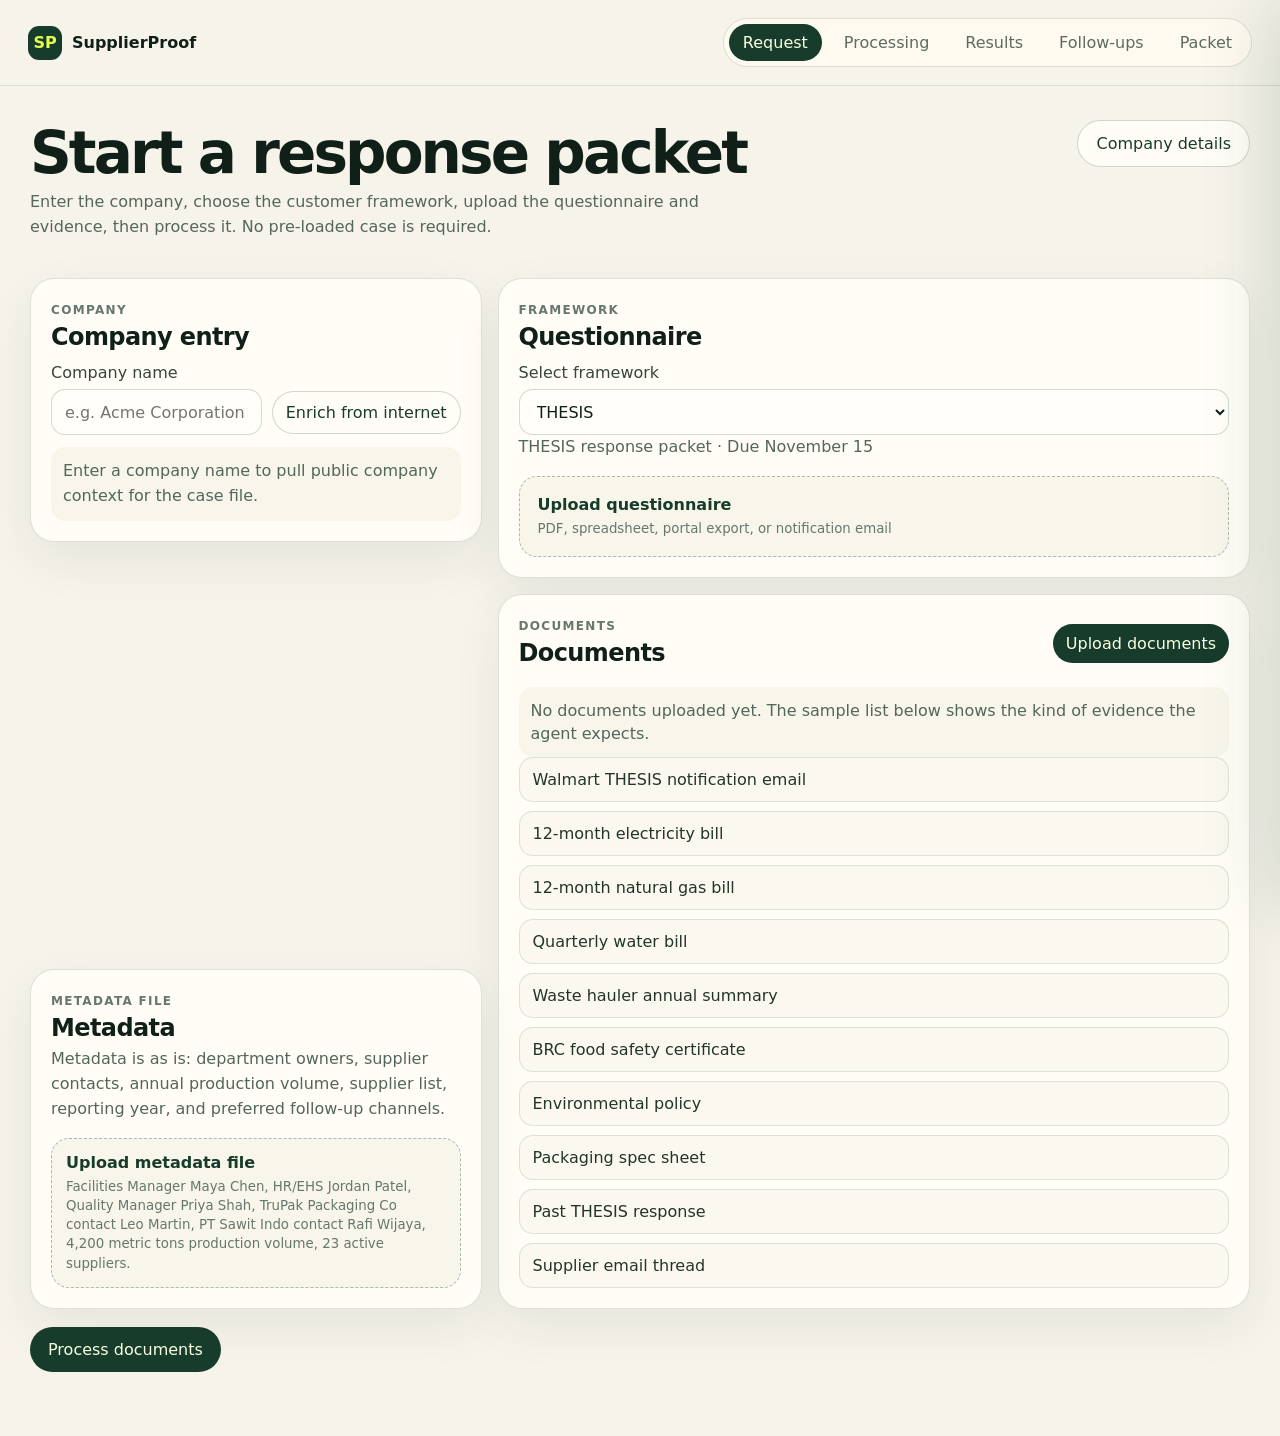
==== app/index.html @ 59aa0fdf "Fix SupplierProof app intake results and packet" ====
<!doctype html>
<html lang="en">
  <head>
    <meta charset="utf-8" />
    <meta name="viewport" content="width=device-width, initial-scale=1" />
    <title>SupplierProof</title>
    <meta name="description" content="SupplierProof workspace for processing Acme Corporation's Walmart THESIS sustainability assessment." />
    <link rel="stylesheet" href="../styles.css" />
  </head>
  <body class="clean-app">
    <div class="clean-shell">
      <header class="clean-header">
        <a class="clean-brand" href="../index.html"><span>SP</span>SupplierProof</a>
        <nav class="simple-nav" aria-label="Workspace pages">
          <button class="is-active" type="button" data-jump="request">Request</button>
          <button type="button" data-jump="processing">Processing</button>
          <button type="button" data-jump="results">Results</button>
          <button type="button" data-jump="followups">Follow-ups</button>
          <button type="button" data-jump="packet">Packet</button>
        </nav>
      </header>

      <main class="clean-main">
        <section class="clean-page is-active" data-view="request">
          <div class="page-title-row">
            <div>
              <h1>Start a response packet</h1>
              <p>Enter the company, choose the customer framework, upload the questionnaire and evidence, then process it. No pre-loaded case is required.</p>
            </div>
            <button class="outline-button" type="button" data-action="toggle-company">Company details</button>
          </div>

          <div class="request-layout">
            <section class="plain-card company-summary entry-card">
              <span>Company</span>
              <h2>Company entry</h2>
              <label class="field-label" for="company-name">Company name</label>
              <div class="entry-row">
                <input id="company-name" class="clean-input" type="text" placeholder="e.g. Acme Corporation" autocomplete="organization" />
                <button class="outline-button compact" type="button" data-action="enrich-company">Enrich from internet</button>
              </div>
              <p id="company-enrichment" class="enrichment-note">Enter a company name to pull public company context for the case file.</p>
            </section>

            <section class="plain-card questionnaire-card entry-card">
              <span>Framework</span>
              <h2>Questionnaire</h2>
              <label class="field-label" for="framework-select">Select framework</label>
              <select id="framework-select" class="clean-input">
                <option value="THESIS">THESIS</option>
                <option value="CDP">CDP</option>
                <option value="EcoVadis">EcoVadis</option>
                <option value="Custom">Custom</option>
              </select>
              <p id="framework-copy">THESIS response packet · Due November 15</p>
              <label class="upload-card">
                <input id="questionnaire-upload" type="file" aria-label="Upload questionnaire" />
                <b>Upload questionnaire</b>
                <small>PDF, spreadsheet, portal export, or notification email</small>
              </label>
            </section>

            <section class="plain-card documents-card">
              <div class="section-head">
                <div><span>Documents</span><h2>Documents</h2></div>
                <label class="small-upload"><input id="documents-upload" type="file" multiple aria-label="Upload documents" />Upload documents</label>
              </div>
              <div class="upload-status" id="document-upload-status">No documents uploaded yet. The sample list below shows the kind of evidence the agent expects.</div>
              <div class="simple-list">
                <button type="button">Walmart THESIS notification email</button>
                <button type="button">12-month electricity bill</button>
                <button type="button">12-month natural gas bill</button>
                <button type="button">Quarterly water bill</button>
                <button type="button">Waste hauler annual summary</button>
                <button type="button">BRC food safety certificate</button>
                <button type="button">Environmental policy</button>
                <button type="button">Packaging spec sheet</button>
                <button type="button">Past THESIS response</button>
                <button type="button">Supplier email thread</button>
              </div>
            </section>

            <section class="plain-card metadata-card">
              <span>Metadata file</span>
              <h2>Metadata</h2>
              <p>Metadata is as is: department owners, supplier contacts, annual production volume, supplier list, reporting year, and preferred follow-up channels.</p>
              <label class="upload-card compact-upload">
                <input id="metadata-upload" type="file" aria-label="Upload metadata file" />
                <b>Upload metadata file</b>
                <small>Facilities Manager Maya Chen, HR/EHS Jordan Patel, Quality Manager Priya Shah, TruPak Packaging Co contact Leo Martin, PT Sawit Indo contact Rafi Wijaya, 4,200 metric tons production volume, 23 active suppliers.</small>
              </label>
            </section>
          </div>

          <button class="primary-clean-button" type="button" data-action="process">Process documents</button>
        </section>

        <section class="clean-page" data-view="processing">
          <div class="page-title-row">
            <div>
              <h1>Processing questionnaire</h1>
              <p>Prototype trace: this browser preview replays the processing steps from the uploaded case context. A production build would connect this screen to the live document parser and enrichment service.</p>
            </div>
            <button class="primary-clean-button small" type="button" data-action="replay-processing">Replay trace</button>
          </div>

          <div class="processing-clean-layout">
            <section class="plain-card trace-card">
              <div class="section-head"><div><span>Agent trace</span><h2>Agent trace</h2></div><b id="trace-status">Ready</b></div>
              <div class="agent-feed clean-feed" id="agent-feed"><p>Click “Process documents” or “Replay trace” to start.</p></div>
            </section>
            <aside class="plain-card progress-card is-waiting kpi-tracker">
              <span>Progress</span>
              <p class="progress-waiting">Run the agent trace to populate progress.</p>
              <div class="progress-panel" aria-live="polite">
                <p class="progress-summary">Answered 9 of 14 questionnaire items</p>
                <div class="progress-stats">
                  <div><b>9</b><small>Answered</small></div>
                  <div><b>3</b><small>Needs review</small></div>
                  <div><b>2</b><small>Missing</small></div>
                </div>
                <div id="tracker-rows" class="progress-list"></div>
              </div>
              <button class="primary-clean-button small" type="button" data-jump="followups">View follow-ups</button>
            </aside>
          </div>
        </section>

        <section class="clean-page results-page" data-view="results">
          <div class="page-title-row">
            <div>
              <h1>Results</h1>
            </div>
          </div>
          <div class="plain-card empty-results" id="empty-results"><h2>No processed results yet</h2><p>Run “Process documents” first. Results are browser-session state only and reset on reload so this page does not look pre-populated or stale.</p><button class="primary-clean-button small" type="button" data-jump="processing">Go to processing</button></div>
          <div class="results-populated">
          <div class="result-metrics">
            <article><b>9 / 14 answered</b><span>Coverage</span></article>
            <article><b>58 / 100 estimated score</b><span>Current estimate</span></article>
            <article><b>82 / 100 if missing items are resolved</b><span>Projected</span></article>
            <article><b>32 / 100 last year</b><span>Previous score</span></article>
          </div>

          <div class="results-layout">
            <div class="results-main-column">
              <section class="spotlight-results">
                <button class="result-card answered" type="button" data-kpi="energy-intensity"><span>Answered</span><h2>Energy use</h2><p>923 kWh per metric ton based on electricity, natural gas, and production data.</p></button>
                <button class="result-card review" type="button" data-kpi="ghg-emissions"><span>Needs review</span><h2>Greenhouse gas emissions</h2><p>Estimated GHG emissions from available data: Scope 2 (electricity): 1,100 tCO2e, Scope 1 (natural gas): 413 tCO2e. Scope 1 is incomplete — refrigerant data not provided.</p></button>
                <button class="result-card answered" type="button" data-kpi="waste-diversion"><span>Answered</span><h2>Waste diversion</h2><p>840 tons total waste; 62% diverted through recycling and compost.</p></button>
                <button class="result-card missing" type="button" data-kpi="packaging-recycled-content"><span>Missing</span><h2>Packaging recycled content</h2><p>PET tray and LDPE film weights found, but recycled content percentage is missing.</p></button>
                <button class="result-card missing" type="button" data-kpi="palm-oil-rspo"><span>Missing</span><h2>Palm oil certification</h2><p>PT Sawit Indo confirmed Indonesia sourcing but did not provide RSPO certification.</p></button>
              </section>
              <details class="plain-card all-items" open>
                <summary>All questionnaire items</summary>
                <div class="screen-reader-hooks" aria-hidden="true">
                  <button type="button" data-kpi="supplier-ghg-reporting" tabindex="-1">Supplier GHG reporting detailed view</button>
                  <span class="impact-badge high">High impact</span>
                  <span class="impact-badge medium">Medium impact</span>
                </div>
                <div id="all-kpis" class="all-kpi-list"></div>
              </details>
            </div>
            <aside class="plain-card result-detail" id="kpi-detail">
              <span>Detailed view</span>
              <h2>Greenhouse gas emissions</h2>
              <section><b>Question</b><p>Question: What were Acme’s Scope 1 and Scope 2 GHG emissions for FY2024?</p></section>
              <section><b>Answer</b><p>Answer: Scope 2 electricity is 1,100 tCO2e; Scope 1 natural gas is 413 tCO2e; refrigerants are missing.</p></section>
              <section><b>Proof</b><p>Proof: 12-month electricity bill, 12-month natural gas bill, and metadata reporting year FY2024.</p></section>
              <section><b>Method</b><p>Calculated from utility bills using EPA emission factors. Electricity: 2,850,000 kWh × 0.000386 tCO2e/kWh. Natural gas: 78,000 therms × 0.005302 tCO2e/therm.</p><p>Boundary: Scope 1 is incomplete — refrigerant data not provided. These estimates use EPA published emission factors and are suitable for THESIS reporting. This is not a verified GHG inventory, audit, assurance statement, or SBTi target-setting analysis. For verified carbon accounting or SBTi target-setting, consult a carbon accounting specialist.</p></section>
            </aside>
          </div>
          </div>
        </section>

        <section class="clean-page" data-view="followups">
          <div class="page-title-row">
            <div>
              <h1>Follow-ups</h1>
              <p>SupplierProof found the missing information needed to complete the questionnaire.</p>
            </div>
          </div>
          <div class="followup-clean-layout">
            <section id="followup-list" class="followup-list-clean"></section>
            <aside class="plain-card reuse-card">
              <h2>What this also helps with</h2>
              <article><b>Framework reuse</b><p>Same documents can answer parts of CDP and EcoVadis.</p><small>CDP 45% · EcoVadis 52%</small></article>
              <article><b>Score lift</b><p>Resolving the top 3 missing items could raise the estimate from 58 to 72.</p><small>Refrigerants · packaging recycled content · environmental targets</small></article>
            </aside>
          </div>
        </section>


        <section class="clean-page packet-page" data-view="packet">
          <div class="packet-toolbar">
            <span>Printable response packet preview</span>
            <button class="primary-clean-button small" type="button" data-action="download-pdf">Download PDF</button>
          </div>

          <article class="packet-doc" id="packet-doc">
            <header class="packet-doc-header">
              <h1><span id="packet-company">Acme Corporation</span> — Walmart THESIS Response Packet</h1>
              <p>Prepared: <span id="prepared-date"></span> | Due: November 15 | Coverage: 9 of 14 ready</p>
            </header>
            <section>
              <h2>Answers ready to enter</h2>
              <div class="packet-table">
                <div class="packet-table-row head"><b>KPI name</b><b>Answer to enter in the portal</b><b>Status</b></div>
                <div class="packet-table-row ready"><span>Energy use</span><span>923 kWh per metric ton based on utility bills and FY2024 production volume.</span><b>ready</b></div>
                <div class="packet-table-row yellow"><span>Greenhouse gas emissions</span><span>Scope 2: 1,100 tCO2e. Scope 1 natural gas: 413 tCO2e.</span><b>submit with note — Scope 1 incomplete; refrigerant data pending</b></div>
                <div class="packet-table-row ready"><span>Water use</span><span>18,200,000 gallons from municipal supply.</span><b>ready</b></div>
                <div class="packet-table-row ready"><span>Waste diversion</span><span>840 tons total waste; 62% diverted through recycling and compost.</span><b>ready</b></div>
                <div class="packet-table-row yellow"><span>Food safety certificate</span><span>BRC Grade A certificate available.</span><b>submit with note — certificate expires soon</b></div>
                <div class="packet-table-row red"><span>Packaging recycled content</span><span>leave blank for now.</span><b>do not submit yet — PCR percentage from TruPak is missing</b></div>
                <div class="packet-table-row red"><span>Deforestation-free sourcing</span><span>leave blank for now.</span><b>do not submit yet — RSPO certificate from PT Sawit Indo is missing</b></div>
              </div>
            </section>

            <section>
              <h2>Documents to attach</h2>
              <ul class="packet-checklist">
                <li>✅ ConEdison electricity bill (2024) → Energy, GHG</li>
                <li>✅ Natural gas bill (2024) → Energy, GHG</li>
                <li>✅ Quarterly water bills (2024) → Water</li>
                <li>✅ Waste hauler annual summary → Waste diversion</li>
                <li>⚠️ BRC food safety certificate — expiring soon → Food safety</li>
                <li>❌ RSPO certificate — waiting on PT Sawit Indo → Deforestation-free sourcing</li>
                <li>❌ Packaging PCR declaration — waiting on TruPak Packaging Co → Packaging recycled content</li>
              </ul>
            </section>

            <section>
              <h2>Waiting on</h2>
              <ul class="waiting-list">
                <li><b>Refrigerant records</b> — Maya Chen has it. Follow-up sent today. Wait for response.</li>
                <li><b>Packaging PCR percentage</b> — Leo Martin at TruPak has it. Follow-up sent today. Escalate if no reply in 3 business days.</li>
                <li><b>RSPO certificate</b> — Rafi Wijaya at PT Sawit Indo has it. Follow-up sent today. Submit without and note the gap if no reply by Day 7.</li>
                <li><b>BRC renewal date</b> — Priya Shah has it. Internal alert sent. Wait for confirmation.</li>
              </ul>
            </section>

            <section>
              <h2>Reuse</h2>
              <p>This evidence also covers 45% of CDP and 52% of EcoVadis. When your next request comes in, we start here.</p>
            </section>
          </article>
        </section>
      </main>
    </div>

    <aside class="company-drawer" id="company-drawer" aria-label="Company details">
      <button class="drawer-close" type="button" data-action="toggle-company">×</button>
      <h2>Acme Corporation</h2>
      <p>Frozen baked goods manufacturer · Newark, NJ</p>
      <dl>
        <dt>Revenue</dt><dd>~$150M</dd>
        <dt>Employees</dt><dd>200</dd>
        <dt>Facility</dt><dd>1 manufacturing plant</dd>
        <dt>Suppliers</dt><dd>23 active suppliers</dd>
        <dt>Customer</dt><dd>Walmart</dd>
        <dt>Category</dt><dd>Frozen bakery</dd>
        <dt>Contact</dt><dd>Sustainability Manager</dd>
      </dl>
      <p class="drawer-note">Acme has one overwhelmed sustainability owner. Evidence is split across utility bills, certificates, packaging specs, old questionnaire answers, and supplier emails.</p>
    </aside>
    <div class="drawer-backdrop" data-action="toggle-company"></div>
    <div class="demo-toast" id="demo-toast">Ready.</div>

    <script>
      const kpis = [
        { kpiId: 'energy-intensity', title: 'Energy use', status: 'answered', question: 'Question: What was Acme’s FY2024 energy intensity per metric ton of product?', answer: 'Answer: 923 kWh per metric ton based on electricity, natural gas, and production data.', proof: 'Proof: 12-month electricity bill, 12-month natural gas bill, and metadata file showing 4,200 metric tons FY2024 production volume.', method: '(2,850,000 kWh + 78,000 therms × 29.3001 kWh/therm) / 4,200 metric tons.' },
        { kpiId: 'ghg-emissions', title: 'Greenhouse gas emissions', status: 'needs review', question: 'Question: What were Acme’s Scope 1 and Scope 2 GHG emissions for FY2024?', answer: 'Answer: Scope 2 electricity is 1,100 tCO2e; Scope 1 natural gas is 413 tCO2e; refrigerants are missing.', proof: 'Proof: 12-month electricity bill, 12-month natural gas bill, and metadata reporting year FY2024.', method: 'Calculated from utility bills using EPA emission factors. Electricity: 2,850,000 kWh × 0.000386 tCO2e/kWh. Natural gas: 78,000 therms × 0.005302 tCO2e/therm. Scope 1 is incomplete — refrigerant data not provided. These estimates use EPA published emission factors and are suitable for THESIS reporting. This is not a verified GHG inventory, audit, assurance statement, or SBTi target-setting analysis. For verified carbon accounting or SBTi target-setting, consult a carbon accounting specialist.' },
        { kpiId: 'water-intensity', title: 'Water use', status: 'answered', question: 'Question: What was Acme’s FY2024 water use intensity?', answer: 'Answer: 18,200,000 gallons from municipal supply.', proof: 'Proof: Quarterly water bills and FY2024 production volume from metadata.', method: '18,200,000 gallons / 4,200 metric tons.' },
        { kpiId: 'waste-diversion', title: 'Waste diversion', status: 'answered', question: 'Question: What share of Acme’s waste was diverted from landfill?', answer: 'Answer: 840 tons total waste; 62% diverted through recycling and compost.', proof: 'Proof: Waste hauler annual summary.', method: '(recycling + compost) / total waste.' },
        { kpiId: 'worker-safety-trir', title: 'Worker safety TRIR', status: 'answered', question: 'Question: What was Acme’s FY2024 worker safety TRIR?', answer: 'Answer: Draft answer prepared from HR/EHS records; source needs owner confirmation.', proof: 'Proof: OSHA 300A record requested from HR/EHS metadata owner.', method: '(recordable incidents × 200,000) / hours worked.' },
        { kpiId: 'food-safety-certification', title: 'Food safety certificate', status: 'answered', question: 'Question: Does Acme hold a current food safety certification?', answer: 'Answer: BRC Grade A certificate is available; renewal date should be monitored.', proof: 'Proof: BRC food safety certificate.', method: 'Certificate validity, site match, and expiration date check.' },
        { kpiId: 'packaging-recycled-content', title: 'Packaging recycled content', status: 'missing', question: 'Question: What recycled content is in Acme’s primary packaging?', answer: 'Answer: PET tray and LDPE film weights found, but PCR percentage is missing.', proof: 'Proof: Packaging spec sheet and TruPak supplier contact from metadata.', method: 'PCR material weight / total packaging weight.' },
        { kpiId: 'packaging-recyclability', title: 'Packaging recyclability', status: 'needs review', question: 'Question: Is Acme’s packaging recyclable by material type?', answer: 'Answer: PET tray likely recyclable; LDPE film needs caveat.', proof: 'Proof: Packaging spec sheet.', method: 'Material-level recyclability assessment.' },
        { kpiId: 'packaging-weight-reduction', title: 'Packaging weight reduction', status: 'answered', question: 'Question: Did Acme reduce packaging weight year over year?', answer: 'Answer: Current spec found; prior THESIS response gives comparison baseline.', proof: 'Proof: Packaging spec sheet and past THESIS response.', method: '(prior weight - current weight) / prior weight.' },
        { kpiId: 'transportation-efficiency', title: 'Transportation efficiency', status: 'answered', question: 'Question: Does Acme have transportation efficiency evidence?', answer: 'Answer: Draft answer available from supplier email thread; carrier detail can strengthen it.', proof: 'Proof: Supplier email thread and metadata supplier list.', method: 'Miles, mode, load factor, or carrier program status.' },
        { kpiId: 'product-safety-recalls', title: 'Product safety recalls', status: 'answered', question: 'Question: Did Acme have product safety recalls during the reporting year?', answer: 'Answer: No recalls found in shared quality records.', proof: 'Proof: Quality records and BRC certificate package.', method: 'Count of Class I/II/III recalls.' },
        { kpiId: 'palm-oil-rspo', title: 'Palm oil certification', status: 'missing', question: 'Question: Is Acme’s palm oil RSPO certified or otherwise documented?', answer: 'Answer: PT Sawit Indo confirmed Indonesia sourcing but did not provide RSPO certification.', proof: 'Proof: Supplier email thread and PT Sawit Indo contact from metadata.', method: 'Certified volume / total palm oil volume.' },
        { kpiId: 'supplier-ghg-reporting', title: 'Supplier GHG reporting', status: 'answered', question: 'Question: Which suppliers report GHG data?', answer: 'Answer: Top supplier data is partially reusable from metadata and prior responses.', proof: 'Proof: Supplier list, past THESIS response, and supplier email thread.', method: 'Spend from reporting suppliers / total supplier spend.' },
        { kpiId: 'supply-chain-mapping', title: 'Supply chain mapping', status: 'needs review', question: 'Question: How much priority ingredient sourcing is mapped?', answer: 'Answer: Palm oil origin known; sub-tier traceability missing.', proof: 'Proof: Supplier email thread and PT Sawit Indo contact.', method: 'Mapped spend or ingredient volume / total priority spend.' }
      ];
      const feedSteps = [
        ['Reading Walmart THESIS questionnaire', 'Found 14 required items'],
        ['Reading electricity bill', 'Found 2,850,000 kWh'],
        ['Reading natural gas bill', 'Found 78,000 therms'],
        ['Reading water bill', 'Found 18,200,000 gallons'],
        ['Reading production data from metadata file', 'Found 4,200 metric tons FY2024'],
        ['Calculating energy intensity', '923 kWh / metric ton'],
        ['Calculating greenhouse gas emissions', 'Calculated from utility bills using EPA emission factors · Scope 2: 1,100 tCO2e · Scope 1 partial: 413 tCO2e'],
        ['Checking BRC certificate', 'Expires in 30 days'],
        ['Reading packaging spec sheet', 'Recycled content not found'],
        ['Checking metadata file', 'Found Facilities Manager contact · Found TruPak Packaging Co contact · Found PT Sawit Indo contact'],
        ['Preparing follow-ups', 'Refrigerant records needed from Facilities · PCR data needed from TruPak · RSPO certificate needed from PT Sawit Indo']
      ];

      const followups = [
        { title: 'Request refrigerant records', to: 'Maya Chen · Acme Facilities Manager', timing: 'Email now', impact: 'High impact', subject: 'FY2024 refrigerant records for Walmart THESIS', body: 'Hi Maya,\n\nWe’re completing Acme’s Walmart THESIS sustainability assessment and need FY2024 refrigerant purchase or service records to complete the Scope 1 emissions calculation.\n\nCould you send any records for refrigerant refills, leak repairs, or HVAC service from FY2024?\n\nThanks,\nSupplierProof' },
        { title: 'Request packaging recycled content', to: 'Leo Martin · TruPak Packaging Co', timing: 'Email now', impact: 'High impact', subject: 'PCR content for PET tray and LDPE film', body: 'Hi Leo,\n\nWe’re completing Acme’s Walmart THESIS sustainability assessment and need the post-consumer recycled content percentage for the PET tray and LDPE film supplied for SKU-1234.\n\nCould you confirm the PCR percentage and send the supporting specification or declaration?\n\nThanks,\nSupplierProof' },
        { title: 'Request RSPO documentation', to: 'Rafi Wijaya · PT Sawit Indo', timing: 'Email now · Voice follow-up scheduled Day 7', impact: 'High impact', note: 'If no response by Day 7, SupplierProof will call using the supplier contact from the metadata file.', subject: 'RSPO documentation for Acme Walmart THESIS response', body: 'Hi Rafi,\n\nWe’re completing Acme’s Walmart THESIS sustainability assessment and need RSPO certification documentation or deforestation-free sourcing confirmation for the palm oil supplied to Acme.\n\nCould you send the certificate or current sourcing confirmation?\n\nThanks,\nSupplierProof' },
        { title: 'Request OSHA 300A and hours worked', to: 'Jordan Patel · Acme HR/EHS', timing: 'Email now', impact: 'Medium impact', subject: 'OSHA 300A and total hours worked for FY2024', body: 'Hi Jordan,\n\nWe need the FY2024 OSHA 300A summary and total hours worked to complete the worker safety item in the Walmart THESIS questionnaire.\n\nThanks,\nSupplierProof' },
        { title: 'Renew BRC certificate', to: 'Priya Shah · Acme Quality Manager', timing: 'Internal alert', impact: 'High impact', subject: 'BRC certificate expires March 14', body: 'Hi Priya,\n\nThe BRC certificate included for the Walmart THESIS response expires March 14. Please schedule or confirm the renewal audit so the assessment can reference current certification status.\n\nThanks,\nSupplierProof' }
      ];


      const frameworkLabels = { THESIS: 'Walmart THESIS Response Packet', CDP: 'CDP Response Packet', EcoVadis: 'EcoVadis Response Packet', Custom: 'Custom Response Packet' };
      function currentCompany(){ return (document.getElementById('company-name')?.value || 'Acme Corporation').trim() || 'Acme Corporation'; }
      function currentFramework(){ return document.getElementById('framework-select')?.value || 'THESIS'; }
      function updatePacketHeader(){ const company = currentCompany(); const framework = currentFramework(); const packetTitle = framework === 'THESIS' ? 'Walmart THESIS Response Packet' : frameworkLabels[framework]; document.querySelectorAll('#packet-company').forEach(el => el.textContent = company); const h1 = document.querySelector('.packet-doc-header h1'); if(h1) h1.innerHTML = `<span id="packet-company">${company}</span> — ${packetTitle}`; const title = document.querySelector('[data-view="results"] .page-title-row h1'); if(title) title.textContent = 'Results'; }
      function enrichCompany(){ const name = currentCompany(); document.getElementById('company-enrichment').textContent = `${name} · public company details found: food/packaging supplier profile, manufacturing footprint, likely retailer questionnaire exposure. In production this step calls web/company data sources; this static preview shows the enriched case context after entry.`; document.querySelector('#company-drawer h2').textContent = name; updatePacketHeader(); showToast('Company context enriched'); }
      function updateUploadStatus(input){ const status = document.getElementById('document-upload-status'); const count = input.files ? input.files.length : 0; if(count) status.textContent = `${count} uploaded document${count === 1 ? '' : 's'} ready to process.`; }

      const statusRows = kpis.map(kpi => [kpi.title, kpi.status.replace('needs review', 'Needs review').replace('answered', 'Answered').replace('missing', 'Missing')]);

      const toast = document.getElementById('demo-toast');
      let traceTimer = null;
      function showToast(message){ toast.textContent = message; toast.classList.add('show'); clearTimeout(showToast.timer); showToast.timer = setTimeout(()=>toast.classList.remove('show'), 1500); }
      function setView(view){ document.querySelectorAll('[data-view]').forEach(page => page.classList.toggle('is-active', page.dataset.view === view)); document.querySelectorAll('[data-jump]').forEach(btn => btn.classList.toggle('is-active', btn.dataset.jump === view)); }
      function renderFeedStep(step, index){ const feed = document.getElementById('agent-feed'); const row = document.createElement('article'); row.className = 'feed-entry'; row.innerHTML = `<b>${step[0]}</b><span>${step[1]}</span>`; feed.appendChild(row); feed.scrollTop = feed.scrollHeight; document.getElementById('trace-status').textContent = `${index + 1}/${feedSteps.length}`; if(index === feedSteps.length - 1) revealProgress(); }
      function updateKpiTracker(){ document.getElementById('tracker-rows').innerHTML = statusRows.map(([name, status]) => `<div class="progress-row ${status.toLowerCase().replace(' ', '-')}"><span>${name}</span><b>${status}</b></div>`).join(''); }
      function revealProgress(){ updateKpiTracker(); document.querySelector('.progress-card').classList.remove('is-waiting'); document.querySelector('.results-page').classList.add('has-results'); document.getElementById('trace-status').textContent = 'Trace complete — results ready'; }
      function processEvidencePackage(){ updatePacketHeader(); setView('processing'); const feed = document.getElementById('agent-feed'); feed.innerHTML = ''; document.querySelector('.progress-card').classList.add('is-waiting'); document.getElementById('tracker-rows').innerHTML = ''; document.getElementById('trace-status').textContent = 'Running'; clearTimeout(traceTimer); feedSteps.forEach((step, index) => { traceTimer = setTimeout(() => renderFeedStep(step, index), 180 + index * 330); }); }
      function toggleCompany(){ document.body.classList.toggle('drawer-open'); }
      function expandKpi(id){ const item = kpis.find(k => k.kpiId === id); if(!item) return; const detail = document.getElementById('kpi-detail'); detail.innerHTML = `<span>Detailed view</span><h2>${item.title}</h2><section><b>Question</b><p>${item.question}</p></section><section><b>Answer</b><p>${item.answer}</p></section><section><b>Proof</b><p>${item.proof}</p></section><section><b>Method</b><p>${item.method}</p></section>`; document.querySelectorAll('[data-kpi]').forEach(btn => btn.classList.toggle('is-selected', btn.dataset.kpi === id)); if (window.innerWidth < 960) detail.scrollIntoView({ behavior: 'smooth', block: 'start' }); }
      function toggleDraft(button){ const card = button.closest('.followup-card'); card.classList.toggle('is-open'); button.textContent = card.classList.contains('is-open') ? '⌃' : '⌄'; }
      function renderAllKpis(){ document.getElementById('all-kpis').innerHTML = kpis.map(k => `<button type="button" data-kpi="${k.kpiId}"><span>${k.title}</span><b>${k.status}</b></button>`).join(''); document.querySelectorAll('[data-kpi]').forEach(btn => btn.addEventListener('click', () => expandKpi(btn.dataset.kpi))); }
      function renderFollowups(){ document.getElementById('followup-list').innerHTML = followups.map((item, index) => { const impactClass = item.impact.toLowerCase().split(' ')[0]; return `<article class="followup-card"><div class="followup-head"><div><h2>${item.title}</h2><p>To: ${item.to}</p><div class="followup-meta"><span>${item.timing}</span><b class="impact-badge ${impactClass}">${item.impact}</b></div></div><button type="button" data-action="toggle-draft" aria-label="Show draft email">⌄</button></div><div class="draft-email"><h3>Draft email</h3><b>Subject: ${item.subject}</b><pre>${item.body}</pre>${item.note ? `<p>${item.note}</p>` : ''}<div class="action-row"><button class="followup-cta" type="button" data-action="email-now">Email now</button><button class="followup-cta secondary" type="button" data-action="schedule-call">Schedule a call</button></div></div></article>`; }).join(''); document.querySelectorAll('[data-action="toggle-draft"]').forEach(btn => btn.addEventListener('click', () => toggleDraft(btn))); document.querySelectorAll('[data-action="email-now"]').forEach(btn => btn.addEventListener('click', () => showToast('Email draft queued'))); document.querySelectorAll('[data-action="schedule-call"]').forEach(btn => btn.addEventListener('click', () => showToast('Call scheduled'))); }
      document.querySelectorAll('[data-jump]').forEach(btn => btn.addEventListener('click', () => setView(btn.dataset.jump)));
      document.querySelectorAll('[data-action="process"], [data-action="replay-processing"]').forEach(btn => btn.addEventListener('click', processEvidencePackage));
      document.querySelectorAll('[data-action="toggle-company"]').forEach(btn => btn.addEventListener('click', toggleCompany));
      document.querySelector('[data-action="enrich-company"]').addEventListener('click', enrichCompany);
      document.getElementById('framework-select').addEventListener('change', updatePacketHeader);
      document.getElementById('company-name').addEventListener('input', updatePacketHeader);
      document.getElementById('documents-upload').addEventListener('change', e => updateUploadStatus(e.target));
      document.getElementById('prepared-date').textContent = new Date().toLocaleDateString(undefined, { year: 'numeric', month: 'long', day: 'numeric' });
      document.querySelector('[data-action="download-pdf"]').addEventListener('click', () => window.print());
      renderAllKpis();
      renderFollowups();
      updatePacketHeader();
      expandKpi('ghg-emissions');
    </script>
  </body>
</html>
---- styles.css ----
:root {
  --bg: #f7f3df;
  --paper: #fffdf3;
  --surface: #ffffff;
  --surface-2: #f1f6ef;
  --ink: #071d13;
  --muted: #667467;
  --line: #d8ddc8;
  --deep-green: #0f3d2a;
  --green: #0f3d2a;
  --green-2: #165a3a;
  --lemon: #e7ff4f;
  --pale-lemon: #faffd8;
  --amber: #b96b18;
  --red: #9f3529;
  --hero-lemon-glow: rgba(231, 255, 79, 0.48);
  --shadow: rgba(15, 61, 42, 0.18) 0px 34px 65px -42px, rgba(7, 29, 19, 0.08) 0px 18px 38px -24px;
}

* { box-sizing: border-box; }
html { scroll-behavior: smooth; }
body {
  margin: 0;
  font-family: Inter, ui-sans-serif, system-ui, -apple-system, BlinkMacSystemFont, "Segoe UI", sans-serif;
  color: var(--ink);
  background:
    radial-gradient(circle at 8% 8%, var(--hero-lemon-glow), transparent 22rem),
    linear-gradient(135deg, rgba(15,61,42,0.035) 0 1px, transparent 1px) 0 0 / 22px 22px,
    linear-gradient(180deg, #fffcef 0%, var(--bg) 48%, #eef2e6 100%);
}
a { color: inherit; text-decoration: none; }
.sr-only { position: absolute; width: 1px; height: 1px; padding: 0; margin: -1px; overflow: hidden; clip: rect(0,0,0,0); white-space: nowrap; border: 0; }
p, h1, h2, h3 { margin-top: 0; }

.site-shell { width: min(1180px, calc(100% - 34px)); margin: 0 auto; position: relative; }
.nav { display: flex; align-items: center; justify-content: space-between; gap: 18px; padding: 24px 0; }
.brand { display: inline-flex; align-items: center; gap: 10px; font-weight: 840; letter-spacing: -0.04em; font-size: 19px; }
.brand-mark { display: grid; place-items: center; width: 38px; height: 38px; border-radius: 9px; color: var(--lemon); background: var(--deep-green); font-size: 13px; box-shadow: var(--shadow); }
.nav-links { display: flex; gap: 20px; color: #365442; font-size: 14px; font-weight: 720; }
.nav-links a:hover { color: var(--deep-green); }
.nav-cta, .cta { display: inline-flex; align-items: center; justify-content: center; min-height: 46px; border-radius: 10px; padding: 0 16px; font-weight: 820; transition: transform 160ms ease, box-shadow 160ms ease; }
.nav-cta, .cta.primary { color: var(--lemon); background: var(--deep-green); box-shadow: 0 16px 30px rgba(15,61,42,0.18); }
.cta.secondary { color: var(--deep-green); background: rgba(255,255,255,0.72); border: 1px solid rgba(15,61,42,0.16); }
.cta:hover, .nav-cta:hover { transform: translateY(-2px); }
.cta-row { display: flex; flex-wrap: wrap; gap: 12px; margin-top: 28px; }

.eyebrow, .demo-kicker { margin: 0 0 13px; color: var(--green-2); text-transform: uppercase; letter-spacing: 0.12em; font-size: 12px; font-weight: 900; }
h1 { margin-bottom: 22px; font-size: clamp(46px, 6.1vw, 76px); line-height: 0.98; letter-spacing: -0.078em; max-width: 960px; }
h2 { margin-bottom: 16px; font-size: clamp(34px, 4.8vw, 58px); line-height: 0.98; letter-spacing: -0.067em; }
h3 { margin-bottom: 10px; font-size: 23px; letter-spacing: -0.04em; }
.lede { max-width: 800px; margin-bottom: 0; color: #4d6356; font-size: clamp(18px, 2vw, 22px); line-height: 1.48; }
.microcopy { margin: 16px 0 0; max-width: 720px; color: #647468; font-size: 14px; line-height: 1.55; }
.lemon-highlight { background: linear-gradient(180deg, transparent 52%, var(--pale-lemon) 52%); padding: 0 0.08em; }
.proof-note { border-left: 5px solid var(--lemon); background: var(--pale-lemon); padding: 14px 16px; border-radius: 12px; color: #263a2e; font-weight: 720; }

.hero-case { display: grid; grid-template-columns: minmax(0, 1fr) minmax(560px, 1fr); gap: 46px; align-items: center; padding: 76px 0 58px; }
.hero-copy { position: relative; z-index: 2; }
.case-board { position: relative; min-height: 600px; }
.paper-email, .activity-log, .package-preview, .operator-note, .mini-file, .case-summary, .decision-board > div {
  border: 1px solid rgba(15,61,42,0.14);
  background: var(--paper);
  box-shadow: var(--shadow);
}
.paper-email, .activity-log, .package-preview { border-radius: 12px; padding: 20px; }
.case-board .paper-email { position: absolute; width: 54%; top: 0; left: 0; }
.case-board .activity-log { position: absolute; width: 62%; top: 150px; right: 0; background: #112c20; color: #f7ffe8; border-color: rgba(231,255,79,0.24); }
.case-board .package-preview { position: absolute; width: 52%; bottom: 0; left: 60px; background: #ffffff; }
.tilted-left { transform: rotate(-2deg); }
.tilted-right { transform: rotate(2deg); }
.paper-top { display: flex; justify-content: space-between; gap: 12px; align-items: center; flex-wrap: wrap; padding-bottom: 13px; margin-bottom: 15px; border-bottom: 1px solid rgba(15,61,42,0.12); }
.paper-top span { color: var(--green-2); text-transform: uppercase; letter-spacing: 0.1em; font-size: 11px; font-weight: 900; }
.paper-top b { color: var(--amber); font-size: 12px; }
.activity-log .paper-top { border-color: rgba(231,255,79,0.18); }
.activity-log .paper-top span, .activity-log .paper-top b { color: var(--lemon); }
.paper-email h2, .package-preview h2 { font-size: 26px; line-height: 1.03; letter-spacing: -0.05em; margin-bottom: 12px; }
.paper-email p { color: #4b5e51; line-height: 1.52; }
.email-meta { display: grid; grid-template-columns: repeat(2, minmax(0, 1fr)); gap: 6px 12px; margin: 12px 0 14px; padding: 12px; border-radius: 10px; background: rgba(15,61,42,0.045); color: #536759; font-size: 12px; line-height: 1.35; }
.email-meta span { min-width: 0; overflow-wrap: anywhere; }
.redline-list { display: grid; gap: 8px; list-style: none; margin: 18px 0 0; padding: 0; }
.redline-list li { padding: 9px 10px; background: rgba(231,255,79,0.34); border-left: 3px solid var(--lemon); color: #314237; line-height: 1.38; }
.activity-log ol { display: grid; gap: 10px; margin: 0; padding: 0; list-style: none; }
.activity-log li { display: grid; grid-template-columns: 58px 1fr; gap: 10px; align-items: start; }
.activity-log time { color: var(--lemon); font-weight: 900; font-size: 12px; font-variant-numeric: tabular-nums; }
.activity-log span { color: rgba(255,255,255,0.82); line-height: 1.42; font-size: 14px; }
.packet-row { display: grid; grid-template-columns: 0.8fr 1.2fr; gap: 12px; padding: 12px 0; border-bottom: 1px solid rgba(15,61,42,0.1); }
.packet-row:last-child { border-bottom: 0; }
.packet-row strong { color: var(--deep-green); }
.packet-row span { color: #5d6f62; line-height: 1.42; }

.handoff-strip { display: grid; grid-template-columns: repeat(3, 1fr); gap: 14px; margin: 24px 0 54px; }
.handoff-strip div { padding: 22px; border: 1px solid rgba(15,61,42,0.12); border-radius: 12px; background: rgba(255,255,255,0.74); box-shadow: 0 12px 30px rgba(15,61,42,0.06); }
.handoff-strip span { display: inline-grid; place-items: center; width: 32px; height: 32px; margin-bottom: 16px; border-radius: 8px; background: var(--lemon); color: var(--deep-green); font-weight: 950; }
.handoff-strip strong { display: block; margin-bottom: 8px; color: var(--deep-green); font-size: 20px; letter-spacing: -0.04em; }
.handoff-strip p { margin-bottom: 0; color: #627266; line-height: 1.55; }

.section { padding: 68px 0; }
.narrative-section, .package-section, .approval-packet { display: grid; grid-template-columns: 0.84fr 1.16fr; gap: 30px; align-items: center; }
.section-copy p { color: #607266; line-height: 1.62; font-size: 18px; }
.operator-note { border-radius: 12px; padding: 30px; background: #fff; position: relative; }
.operator-note::before { content: ""; position: absolute; inset: 12px; border: 1px dashed rgba(15,61,42,0.18); border-radius: 8px; pointer-events: none; }
.operator-note p { position: relative; margin-bottom: 0; color: #34463a; font-size: 23px; line-height: 1.35; letter-spacing: -0.035em; }
.operator-note .note-label { margin-bottom: 18px; color: var(--amber); text-transform: uppercase; letter-spacing: 0.12em; font-size: 12px; font-weight: 950; }

.deliverable-grid { display: grid; grid-template-columns: repeat(2, 1fr); gap: 14px; }
.deliverable-grid article { padding: 22px; border-radius: 12px; background: #fff; border: 1px solid rgba(15,61,42,0.12); box-shadow: 0 12px 30px rgba(15,61,42,0.06); }
.deliverable-grid strong { display: block; margin-bottom: 8px; color: var(--deep-green); font-size: 20px; letter-spacing: -0.035em; }
.deliverable-grid p { margin: 0; color: #617267; line-height: 1.56; }

.proof-examples { display: grid; grid-template-columns: repeat(3, 1fr); gap: 12px; padding-top: 10px; }
.request-type-heading { grid-column: 1 / -1; max-width: 780px; margin-bottom: 12px; }
.request-type-heading h2 { max-width: 760px; }
.mini-file { padding: 18px; border-radius: 10px; background: #fffdf4; min-height: 128px; }
.mini-file span { display: block; margin-bottom: 8px; color: var(--deep-green); font-weight: 900; }
.mini-file p { margin: 0; color: #617267; line-height: 1.48; }
.boundary-panel { margin: 56px 0 64px; padding: clamp(28px, 6vw, 60px); border-radius: 18px; color: #fff; background: linear-gradient(135deg, #0f2b1f, #174b32 64%, #1d6b45); box-shadow: var(--shadow); }
.boundary-panel .eyebrow, .boundary-panel h2 { color: #fff; }
.boundary-panel .eyebrow { color: var(--lemon); }
.boundary-grid { display: grid; grid-template-columns: repeat(2, 1fr); gap: 14px; margin: 28px 0; }
.boundary-grid article { padding: 20px; border-radius: 12px; border: 1px solid rgba(255,255,255,0.16); background: rgba(255,255,255,0.08); }
.boundary-grid b { color: var(--lemon); }
.boundary-grid p, .boundary-text { color: rgba(255,255,255,0.78); line-height: 1.62; }
.boundary-panel .cta.primary { color: var(--deep-green); background: var(--lemon); box-shadow: none; }
.footer { display: flex; justify-content: space-between; gap: 16px; padding: 28px 0 42px; color: #647468; font-size: 14px; border-top: 1px solid rgba(15,61,42,0.14); }

.demo-shell { padding-bottom: 46px; }
.demo-intro { padding: 72px 0 42px; max-width: 900px; }
.demo-intro h1 { font-size: clamp(48px, 7vw, 84px); }
.case-file-layout { display: grid; grid-template-columns: 330px 1fr; gap: 20px; align-items: start; }
.case-summary { position: sticky; top: 20px; border-radius: 12px; padding: 22px; background: #fff; }
.case-summary h2 { font-size: 32px; }
.case-summary dl { display: grid; gap: 12px; margin: 18px 0 0; }
.case-summary div { padding-top: 12px; border-top: 1px solid rgba(15,61,42,0.1); }
.case-summary dt { color: var(--green-2); font-size: 12px; text-transform: uppercase; letter-spacing: 0.1em; font-weight: 900; }
.case-summary dd { margin: 4px 0 0; color: #324239; font-weight: 760; }
.case-stack { display: grid; gap: 18px; }
.full-log { background: #102a1e; color: #fff; }
.missing-proof-section { display: grid; grid-template-columns: 0.9fr 1.1fr; gap: 28px; align-items: center; }
.decision-board { display: grid; grid-template-columns: repeat(2, 1fr); gap: 12px; }
.decision-board > div { border-radius: 12px; padding: 18px; background: #fff; }
.status-dot { display: inline-block; width: 13px; height: 13px; border-radius: 999px; margin-right: 8px; }
.status-dot.ready { background: #2c9f61; }
.status-dot.waiting { background: #d58a1e; }
.status-dot.blocked { background: #b94335; }
.status-dot.caveat { background: var(--lemon); border: 1px solid rgba(15,61,42,0.24); }
.decision-board strong { color: var(--deep-green); }
.decision-board p { margin: 8px 0 0; color: #607166; line-height: 1.48; }
.approval-packet { padding-top: 70px; }
.large-package { background: #fff; }
.packet-copy p { color: #607166; font-size: 18px; line-height: 1.6; }

/* Compatibility classes used by older auxiliary pages/tests */
.split-hero { display: grid; grid-template-columns: 1fr 1fr; gap: 36px; align-items: center; padding: 68px 0; }
.artifact-card, .audience-card, .info-card, .panel { padding: 24px; border-radius: 12px; background: #fff; border: 1px solid rgba(15,61,42,0.12); box-shadow: 0 12px 30px rgba(15,61,42,0.06); }
.audience-grid, .card-grid { display: grid; grid-template-columns: repeat(3,1fr); gap: 14px; }
.sample-table { overflow: hidden; border: 1px solid rgba(15,61,42,0.12); border-radius: 12px; background: #fff; box-shadow: 0 12px 30px rgba(15,61,42,0.06); }
.sample-row { display: grid; grid-template-columns: repeat(4,1fr); gap: 12px; padding: 14px; border-bottom: 1px solid rgba(15,61,42,0.1); }
.sample-row:last-child { border-bottom: 0; }
.sample-head { background: var(--pale-lemon); color: var(--deep-green); font-weight: 900; }
.status-list { display: grid; gap: 9px; }.status-row { display: flex; justify-content: space-between; gap: 10px; padding: 12px; border-radius: 10px; background: #f7faf5; }.status-chip { white-space: nowrap; padding: 5px 9px; border-radius: 8px; font-size: 12px; font-weight: 800; }.ready, .ok { color: #126137; }.missing, .warn { color: #8a560e; }.escalate, .bad { color: #983a2d; }
.dark-panel { padding: clamp(28px, 6vw, 60px); border-radius: 18px; color: #fff; background: linear-gradient(135deg, #102018, #174b32 70%, #235f40); box-shadow: var(--shadow); }
.dark-panel .eyebrow { color: var(--lemon); }.dark-panel p { color: rgba(255,255,255,0.76); line-height: 1.65; }

.yc-app-body {
  min-height: 100vh;
  overflow-x: hidden;
  background:
    radial-gradient(circle at 10% -10%, rgba(231,255,79,0.22), transparent 28rem),
    linear-gradient(135deg, #092017, #0f3d2a 56%, #f7f3df 56%);
}
.yc-app-shell { width: min(1540px, calc(100% - 22px)); padding-bottom: 14px; }
.yc-app-shell .nav { position: sticky; top: 0; z-index: 20; margin: 0 -1px 10px; padding: 10px 12px; border: 1px solid rgba(231,255,79,0.18); border-radius: 0 0 16px 16px; background: rgba(7,29,19,0.88); color: #fff; backdrop-filter: blur(14px); }
.yc-app-shell .brand-mark { color: var(--deep-green); background: var(--lemon); box-shadow: none; }
.yc-app-shell .nav-links { color: rgba(255,255,255,0.68); }
.yc-app-shell .nav-cta { color: var(--deep-green); background: var(--lemon); box-shadow: none; }
.yc-hero { display: grid; grid-template-columns: minmax(0, 1fr) 300px; gap: 10px; align-items: stretch; margin-bottom: 10px; padding: 0; }
.yc-hero-copy { align-self: stretch; padding: 12px 14px; border: 1px solid rgba(15,61,42,0.12); border-radius: 16px; background: rgba(255,253,243,0.96); box-shadow: 0 18px 40px rgba(0,0,0,0.12); }
.yc-hero-copy h1 { margin-bottom: 4px; font-size: clamp(26px, 3vw, 36px); line-height: 0.96; max-width: none; }
.yc-hero-copy .lede { display: -webkit-box; max-width: 1040px; overflow: hidden; -webkit-line-clamp: 1; -webkit-box-orient: vertical; font-size: 13px; line-height: 1.35; }
.transcript-only { position: absolute; width: 1px; height: 1px; padding: 0; margin: -1px; overflow: hidden; clip: rect(0,0,0,0); white-space: nowrap; border: 0; }
.yc-hero-copy .cta-row { display: none; }
.yc-hero-copy .cta { min-height: 36px; padding: 0 12px; font-size: 13px; }
.yc-hero-copy .mini-loop-strip { display: flex; flex-wrap: wrap; gap: 6px; margin-top: 8px; }
.yc-hero-copy .mini-loop-strip span { flex: 1 1 170px; padding: 7px 9px; font-size: 11px; }
.yc-thesis-card { border: 1px solid rgba(231,255,79,0.18); border-radius: 16px; padding: 12px; background: #102a1e; color: #fff; box-shadow: 0 18px 40px rgba(0,0,0,0.16); }
.yc-thesis-card h2 { margin-bottom: 6px; font-size: 22px; color: #fff; }
.yc-thesis-card p { display: none; margin-bottom: 0; color: rgba(255,255,255,0.78); line-height: 1.46; font-size: 14px; }
.framework-reuse-strip { display: flex; flex-wrap: wrap; gap: 6px; margin-top: 8px; }
.mini-loop-strip { display: grid; grid-template-columns: repeat(3, 1fr); gap: 8px; margin-top: 20px; }
.mini-loop-strip span { padding: 12px; border-radius: 12px; background: rgba(255,255,255,0.74); border: 1px solid rgba(15,61,42,0.12); color: #607166; line-height: 1.35; font-size: 13px; }
.mini-loop-strip b { display: block; color: var(--deep-green); margin-bottom: 3px; }
.reuse-pill { display: inline-flex; align-items: center; min-height: 32px; padding: 0 10px; border-radius: 999px; background: rgba(231,255,79,0.14); border: 1px solid rgba(231,255,79,0.28); color: var(--lemon); font-size: 12px; font-weight: 900; }
.agent-dashboard { margin: 0 0 14px; min-height: calc(100vh - 214px); padding: 16px; border-radius: 22px; background: linear-gradient(135deg, rgba(15,61,42,0.96), rgba(10,36,25,0.98)); color: #fff; box-shadow: 0 28px 60px rgba(0,0,0,0.24); }
.dashboard-header { display: flex; justify-content: space-between; gap: 16px; align-items: center; margin-bottom: 12px; }
.dashboard-header h2 { margin-bottom: 0; color: #fff; max-width: 780px; font-size: clamp(24px, 3vw, 38px); }
.dashboard-header .eyebrow { margin-bottom: 6px; }
.dashboard-status { display: inline-flex; align-items: center; white-space: nowrap; min-height: 34px; padding: 0 12px; border-radius: 999px; color: var(--lemon); background: rgba(255,255,255,0.08); border: 1px solid rgba(231,255,79,0.2); font-weight: 850; font-size: 12px; }
.dashboard-grid { display: grid; grid-template-columns: 245px minmax(0, 1fr) 300px; gap: 12px; align-items: stretch; }
.request-rail, .agent-action-queue, .scan-console, .readiness-panel { border: 1px solid rgba(231,255,79,0.16); border-radius: 14px; background: rgba(255,255,255,0.06); box-shadow: 0 22px 46px rgba(0,0,0,0.16); }
.request-rail, .agent-action-queue { padding: 12px; max-height: calc(100vh - 306px); overflow: auto; }
.rail-label { margin: 0 0 10px; color: var(--lemon); text-transform: uppercase; letter-spacing: 0.11em; font-size: 11px; font-weight: 950; }
.request-card { width: 100%; display: grid; gap: 5px; margin-bottom: 10px; padding: 14px; text-align: left; border: 1px solid rgba(255,255,255,0.12); border-radius: 12px; color: rgba(255,255,255,0.78); background: rgba(255,255,255,0.06); font: inherit; }
.request-card.active { color: #0f2b1f; background: var(--lemon); border-color: var(--lemon); box-shadow: 0 16px 30px rgba(231,255,79,0.13); }
.request-card span { font-size: 12px; font-weight: 920; text-transform: uppercase; letter-spacing: 0.08em; }
.request-card strong { font-size: 18px; letter-spacing: -0.03em; }
.request-card small { font-size: 12px; opacity: 0.78; }
.workbench-main { display: grid; grid-template-rows: minmax(178px, 0.58fr) minmax(360px, 1fr); gap: 12px; min-height: 0; }
.scan-console, .readiness-panel { padding: 16px; overflow: auto; }
.scan-console { max-height: 256px; }
.scan-console .paper-top { border-color: rgba(231,255,79,0.18); }
.scan-console .paper-top span, .scan-console .paper-top b { color: var(--lemon); }
.scan-console ol { display: grid; gap: 9px; margin: 0; padding: 0; list-style: none; }
.scan-console li { display: grid; grid-template-columns: 45px 88px 1fr; gap: 10px; color: rgba(255,255,255,0.82); line-height: 1.42; }
.scan-console li[data-step-state="hidden"], .step-hidden { opacity: 0.36; filter: saturate(0.72); }
.scan-console time { color: var(--lemon); font-weight: 950; font-size: 12px; }
.scan-console li b { color: #fff; font-size: 13px; }
.readiness-panel { background: var(--paper); color: var(--ink); }
.readiness-top { display: grid; grid-template-columns: 1fr 180px; gap: 18px; align-items: center; }
.readiness-top h3 { font-size: 31px; margin-bottom: 0; }
.readiness-meter { height: 18px; overflow: hidden; border-radius: 999px; background: rgba(15,61,42,0.12); border: 1px solid rgba(15,61,42,0.14); }
.readiness-meter span { display: block; height: 100%; border-radius: inherit; background: linear-gradient(90deg, var(--amber), var(--lemon)); }
.score-jump { display: flex; justify-content: space-between; gap: 14px; margin: 16px 0; padding: 13px; border-radius: 12px; background: var(--pale-lemon); color: var(--deep-green); }
.score-jump span { color: #607166; }
.kpi-table { border: 1px solid rgba(15,61,42,0.12); border-radius: 12px; overflow: hidden; background: #fff; }
.kpi-row { display: grid; grid-template-columns: 1fr 145px 1.4fr; gap: 12px; width: 100%; padding: 12px; align-items: center; border: 0; border-bottom: 1px solid rgba(15,61,42,0.09); color: #516457; background: transparent; text-align: left; font: inherit; cursor: pointer; }
.kpi-row:hover, .kpi-row.is-selected { background: rgba(231,255,79,0.2); }
.kpi-row.is-selected { box-shadow: inset 4px 0 0 var(--lemon); }
.kpi-row:last-child { border-bottom: 0; }
.kpi-row.head { color: var(--deep-green); background: rgba(231,255,79,0.25); font-weight: 950; }
.pill { display: inline-flex; justify-content: center; padding: 6px 8px; border-radius: 999px; font-size: 12px; font-weight: 900; white-space: nowrap; }
.ready-pill { color: #126137; background: #e8f8ec; }
.warn-pill { color: #8a560e; background: #fff1d7; }
.bad-pill { color: #983a2d; background: #ffe5df; }
.agent-action-queue article { margin-bottom: 10px; padding: 13px; border-radius: 12px; background: rgba(255,255,255,0.07); border: 1px solid rgba(255,255,255,0.1); }
.agent-action-queue article:last-child { margin-bottom: 0; }
.agent-action-queue span { color: var(--lemon); text-transform: uppercase; letter-spacing: 0.09em; font-size: 10px; font-weight: 950; }
.agent-action-queue strong { display: block; margin: 4px 0; color: #fff; letter-spacing: -0.025em; }
.agent-action-queue p { margin: 0; color: rgba(255,255,255,0.72); line-height: 1.4; font-size: 13px; }
.field-grid { display: grid; grid-template-columns: repeat(3, minmax(0, 1fr)); gap: 8px; }
.dashboard-drawer .field-grid p { margin: 0; padding: 10px; border-radius: 10px; background: rgba(255,255,255,0.08); color: rgba(255,255,255,0.8); }
.dashboard-drawer .field-grid b { display: block; color: var(--lemon); font-size: 10px; text-transform: uppercase; letter-spacing: 0.1em; }
.transcript-rail #transcript-line { display: block; min-height: 74px; color: rgba(255,255,255,0.78); }
.micro-button { margin-top: 10px; min-height: 32px; padding: 0 10px; border: 1px solid rgba(231,255,79,0.28); border-radius: 999px; color: var(--lemon); background: rgba(231,255,79,0.1); font: inherit; font-size: 12px; font-weight: 900; cursor: pointer; }
.micro-button:hover { background: rgba(231,255,79,0.2); }
.micro-button:disabled { color: var(--deep-green); background: var(--lemon); cursor: default; }
.agent-action-queue article.approved { border-color: rgba(231,255,79,0.45); background: rgba(231,255,79,0.1); }
.approval-preview { margin-top: 12px; padding: 14px; border-radius: 12px; background: #102a1e; color: #fff; }
.approval-preview span { color: var(--lemon); text-transform: uppercase; letter-spacing: 0.1em; font-size: 11px; font-weight: 950; }
.approval-preview strong { display: block; margin: 7px 0; color: #fff; letter-spacing: -0.02em; }
.approval-preview p { margin: 0; color: rgba(255,255,255,0.72); line-height: 1.45; }
.clicked-hint { margin: 12px 0 0; color: rgba(255,255,255,0.58); font-size: 12px; line-height: 1.4; }
.demo-toast { position: fixed; right: 18px; bottom: 18px; z-index: 50; transform: translateY(18px); opacity: 0; pointer-events: none; padding: 12px 14px; border-radius: 12px; color: var(--deep-green); background: var(--lemon); box-shadow: var(--shadow); font-size: 13px; font-weight: 900; transition: opacity 160ms ease, transform 160ms ease; }
.demo-toast.show { opacity: 1; transform: translateY(0); }
@keyframes scanPulse { from { background: rgba(231,255,79,0.18); transform: translateX(-4px); } to { background: transparent; transform: translateX(0); } }
.memory-section { display: grid; grid-template-columns: 0.75fr 1.25fr; gap: 28px; align-items: start; }
.evidence-memory-grid { display: grid; grid-template-columns: repeat(2, 1fr); gap: 14px; }
.memory-card { padding: 22px; border-radius: 14px; background: #fff; border: 1px solid rgba(15,61,42,0.12); box-shadow: 0 12px 30px rgba(15,61,42,0.06); }
.memory-card span { color: var(--green-2); text-transform: uppercase; letter-spacing: 0.1em; font-size: 11px; font-weight: 950; }
.memory-card p { color: #607166; line-height: 1.54; }
.memory-card b { color: var(--deep-green); }
.service-agent-loop { display: grid; grid-template-columns: 0.85fr 1.15fr; gap: 28px; align-items: center; padding: 72px 0; }
.service-agent-loop p { color: #607166; font-size: 18px; line-height: 1.58; }
.loop-steps { display: grid; gap: 12px; }
.loop-steps article { display: grid; grid-template-columns: 42px 0.8fr 1.2fr; gap: 14px; align-items: center; padding: 18px; border-radius: 14px; background: #fff; border: 1px solid rgba(15,61,42,0.12); box-shadow: 0 12px 30px rgba(15,61,42,0.06); }
.loop-steps span { display: grid; place-items: center; width: 36px; height: 36px; border-radius: 9px; background: var(--lemon); color: var(--deep-green); font-weight: 950; }
.loop-steps strong { color: var(--deep-green); font-size: 19px; letter-spacing: -0.035em; }
.loop-steps p { margin: 0; font-size: 15px; }

.yc-app-body .memory-section,
.yc-app-body .service-agent-loop,
.yc-app-body .boundary-panel,
.yc-app-body .footer { display: none; }

@media (max-width: 980px) {
  .hero-case, .narrative-section, .package-section, .missing-proof-section, .approval-packet, .case-file-layout, .split-hero, .yc-hero, .dashboard-grid, .memory-section, .service-agent-loop { grid-template-columns: 1fr; }
  .case-board { min-height: auto; display: grid; gap: 16px; }
  .case-board .paper-email, .case-board .activity-log, .case-board .package-preview { position: static; width: auto; transform: none; }
  .handoff-strip, .proof-examples, .audience-grid, .card-grid { grid-template-columns: 1fr; }
  .case-summary { position: static; }
  .nav-links { display: none; }
}

@media (max-width: 620px) {
  .site-shell { width: min(100% - 22px, 1180px); }
  .nav-cta { display: none; }
  .hero-case { padding-top: 44px; }
  h1 { font-size: 42px; line-height: 1.02; letter-spacing: -0.06em; }
  h2 { font-size: 35px; }
  .demo-intro h1 { font-size: 42px; line-height: 1.02; }
  .boundary-panel h2 { font-size: 34px; line-height: 1.02; }
  .cta { width: 100%; }
  .paper-email, .activity-log, .package-preview, .operator-note { padding: 18px; }
  .activity-log li { grid-template-columns: 1fr; gap: 4px; }
  .packet-row, .deliverable-grid, .boundary-grid, .decision-board, .email-meta, .readiness-top, .kpi-row, .loop-steps article, .mini-loop-strip { grid-template-columns: 1fr; }
  .dashboard-header, .score-jump { display: grid; }
  .dashboard-status { white-space: normal; align-items: start; padding: 10px 12px; }
  .agent-dashboard { border-radius: 16px; margin-top: 22px; }
  .yc-hero { padding-top: 44px; }
  .yc-thesis-card h2 { font-size: 34px; }
  .evidence-memory-grid { grid-template-columns: 1fr; }
  .section { padding: 46px 0; }
  .footer { display: block; }
  .footer span { display: block; margin-bottom: 8px; }
}


/* Full application prototype */
.ops-app-body { margin: 0; min-height: 100vh; background: #07110d; color: #effaf2; font-family: Inter, ui-sans-serif, system-ui, -apple-system, BlinkMacSystemFont, "Segoe UI", sans-serif; }
.app-shell { min-height: 100vh; display: grid; grid-template-columns: 260px 1fr; background: radial-gradient(circle at 20% 0%, rgba(231,255,79,.13), transparent 34%), linear-gradient(135deg, #07110d 0%, #0e2118 52%, #08100d 100%); }
.app-sidebar { position: sticky; top: 0; height: 100vh; padding: 22px; border-right: 1px solid rgba(255,255,255,.08); background: rgba(5, 13, 9, .78); backdrop-filter: blur(18px); display: flex; flex-direction: column; gap: 18px; }
.app-brand { display: flex; align-items: center; gap: 10px; color: #f7fff8; text-decoration: none; font-size: 1rem; }
.workspace-switcher { border: 1px solid rgba(231,255,79,.2); background: rgba(231,255,79,.08); border-radius: 18px; padding: 14px; display: grid; gap: 4px; }
.workspace-switcher span { font-weight: 800; }
.workspace-switcher small, .sidebar-note span { color: rgba(239,250,242,.62); }
.app-nav { display: grid; gap: 8px; }
.app-nav button, .ghost-button, .primary-button { border: 0; font: inherit; cursor: pointer; }
.app-nav button { color: rgba(239,250,242,.72); background: transparent; text-align: left; border-radius: 14px; padding: 12px 14px; }
.app-nav button:hover, .app-nav button.is-active { color: #07110d; background: var(--lemon, #e7ff4f); }
.sidebar-note { margin-top: auto; border: 1px solid rgba(255,255,255,.1); border-radius: 18px; padding: 14px; display: grid; gap: 5px; background: rgba(255,255,255,.04); }
.app-main { min-width: 0; padding: 22px; }
.app-topbar { min-height: 84px; display: flex; align-items: center; justify-content: space-between; gap: 18px; padding: 18px 22px; border: 1px solid rgba(255,255,255,.08); border-radius: 26px; background: rgba(255,255,255,.055); box-shadow: 0 24px 80px rgba(0,0,0,.22); }
.app-topbar h1 { margin: 4px 0 0; font-size: clamp(1.35rem, 2vw, 2rem); }
.topbar-actions { display: flex; gap: 10px; flex-wrap: wrap; }
.ghost-button, .primary-button { border-radius: 999px; padding: 11px 16px; font-weight: 800; }
.ghost-button { color: #effaf2; background: rgba(255,255,255,.08); border: 1px solid rgba(255,255,255,.1); }
.primary-button { color: #07110d; background: var(--lemon, #e7ff4f); }
.app-screen { display: none; margin-top: 18px; }
.app-screen.is-active { display: block; }
.app-grid { display: grid; gap: 16px; }
.app-grid.three-col { grid-template-columns: 290px minmax(360px, 1fr) 330px; }
.app-grid.two-col { grid-template-columns: minmax(360px, 1fr) 420px; }
.panel { border: 1px solid rgba(255,255,255,.09); background: rgba(255,255,255,.06); border-radius: 24px; padding: 18px; box-shadow: 0 18px 70px rgba(0,0,0,.2); }
.panel-head, .case-toolbar { display: flex; align-items: center; justify-content: space-between; gap: 12px; margin-bottom: 14px; }
.panel-head span, .case-toolbar span { color: rgba(239,250,242,.64); font-size: .82rem; text-transform: uppercase; letter-spacing: .08em; }
.request-list-panel, .activity-panel { min-height: 620px; }
.request-row, .evidence-row { width: 100%; border: 1px solid rgba(255,255,255,.08); background: rgba(0,0,0,.18); color: #effaf2; border-radius: 18px; padding: 14px; text-align: left; display: grid; gap: 5px; margin-bottom: 10px; cursor: pointer; }
.request-row span, .evidence-row small { color: rgba(239,250,242,.58); font-size: .78rem; }
.request-row.is-selected, .evidence-row.is-selected { border-color: rgba(231,255,79,.8); background: rgba(231,255,79,.1); }
.active-case-panel { min-height: 620px; }
.readiness-large { margin: 18px 0; display: grid; gap: 8px; }
.readiness-large strong { font-size: 4rem; letter-spacing: -.07em; color: #e7ff4f; }
.readiness-meter { height: 10px; border-radius: 999px; background: rgba(255,255,255,.1); overflow: hidden; }
.readiness-meter i, .readiness-meter span { display: block; height: 100%; border-radius: inherit; background: linear-gradient(90deg, #e7ff4f, #68f7c8); }
.source-strip { display: flex; gap: 8px; flex-wrap: wrap; margin-bottom: 18px; }
.source-strip span, .permission-stack span { border: 1px solid rgba(255,255,255,.1); background: rgba(255,255,255,.06); border-radius: 999px; padding: 7px 10px; color: rgba(239,250,242,.78); font-size: .84rem; }
.task-board { display: grid; grid-template-columns: repeat(3, minmax(0,1fr)); gap: 12px; }
.task-board article { min-height: 150px; border: 1px solid rgba(255,255,255,.08); border-radius: 20px; padding: 14px; background: rgba(0,0,0,.14); }
.task-board p, .agent-rule p, .approval-card p, .connector-intro p, .evidence-detail p { color: rgba(239,250,242,.68); line-height: 1.55; }
.activity-feed { padding: 0; margin: 0; display: grid; gap: 10px; list-style: none; }
.activity-feed li { display: grid; grid-template-columns: 44px 1fr; gap: 10px; align-items: start; border-bottom: 1px solid rgba(255,255,255,.08); padding-bottom: 10px; color: rgba(239,250,242,.76); }
.activity-feed time { color: #e7ff4f; font-size: .78rem; }
.connector-layout { display: grid; grid-template-columns: 320px 1fr; gap: 16px; }
.permission-stack { display: flex; flex-wrap: wrap; gap: 8px; margin-top: 16px; }
.connector-grid { display: grid; grid-template-columns: repeat(4, minmax(0,1fr)); gap: 14px; }
.connector-card { min-height: 160px; color: #effaf2; text-align: left; border: 1px solid rgba(255,255,255,.08); background: rgba(255,255,255,.055); border-radius: 24px; padding: 16px; display: grid; align-content: space-between; gap: 10px; cursor: pointer; }
.connector-card span, .connector-card small { color: rgba(239,250,242,.64); }
.connector-card.connected { border-color: rgba(104,247,200,.55); background: rgba(104,247,200,.09); }
.evidence-row { grid-template-columns: 1fr auto; align-items: center; }
.evidence-row span { font-weight: 800; }
.evidence-detail dl { display: grid; grid-template-columns: 90px 1fr; gap: 10px; color: rgba(239,250,242,.78); }
.evidence-detail dt { color: rgba(239,250,242,.45); }
.agent-rule-grid, .approval-board { display: grid; grid-template-columns: repeat(4, minmax(0,1fr)); gap: 16px; }
.agent-rule { min-height: 220px; }
.agent-rule span, .approval-card span { color: #07110d; background: #e7ff4f; border-radius: 999px; padding: 5px 9px; font-weight: 900; font-size: .78rem; }
.approval-card { display: grid; gap: 12px; align-content: start; }
.approval-card.approved { opacity: .62; border-color: rgba(104,247,200,.45); }
.settings-panel { max-width: 780px; }
.settings-list { display: grid; gap: 12px; }
.settings-list p { display: flex; justify-content: space-between; gap: 18px; padding: 14px; border: 1px solid rgba(255,255,255,.08); border-radius: 16px; margin: 0; }
.app-toast { position: fixed; right: 22px; bottom: 22px; transform: translateY(16px); opacity: 0; pointer-events: none; background: #e7ff4f; color: #07110d; font-weight: 900; padding: 12px 16px; border-radius: 16px; box-shadow: 0 18px 50px rgba(0,0,0,.3); transition: .2s ease; z-index: 50; }
.app-toast.show { transform: translateY(0); opacity: 1; }
@media (max-width: 1180px) { .app-grid.three-col, .connector-layout, .app-grid.two-col { grid-template-columns: 1fr; } .connector-grid, .agent-rule-grid, .approval-board { grid-template-columns: repeat(2, minmax(0,1fr)); } .request-list-panel, .activity-panel, .active-case-panel { min-height: auto; } }
@media (max-width: 760px) { .app-shell { grid-template-columns: 1fr; } .app-sidebar { position: static; height: auto; } .app-nav { grid-template-columns: repeat(2, minmax(0,1fr)); } .app-topbar { align-items: flex-start; flex-direction: column; } .task-board, .connector-grid, .agent-rule-grid, .approval-board { grid-template-columns: 1fr; } .app-main { padding: 12px; } .app-sidebar { padding: 14px; } }

.app-shell .panel h2 { font-size: clamp(1.1rem, 1.25vw, 1.45rem); line-height: 1.15; letter-spacing: -.02em; margin: 10px 0 6px; }
.approval-card { min-height: 230px; }
.approval-card .primary-button { width: fit-content; align-self: end; }
.approval-board { align-items: stretch; }
.connector-card b, .agent-rule h2, .approval-card h2 { overflow-wrap: anywhere; }

/* Customer demo scroll walkthrough */
.hero-step-nav { display: flex; flex-wrap: wrap; gap: 10px; margin-top: 26px; }
.demo-step-nav a { display: inline-flex; align-items: center; gap: 8px; }
.hero-step-nav a { padding: 12px 14px; border-radius: 12px; background: rgba(255,255,255,0.78); border: 1px solid rgba(15,61,42,0.12); box-shadow: 0 12px 30px rgba(15,61,42,0.06); color: var(--deep-green); font-weight: 900; }
.hero-step-nav span, .sticky-step-rail span, .step-number { display: inline-grid; place-items: center; border-radius: 999px; background: var(--lemon); color: var(--deep-green); font-weight: 950; }
.hero-step-nav span { width: 28px; height: 28px; }
.scroll-walkthrough { display: grid; grid-template-columns: 270px minmax(0, 1fr); gap: 24px; align-items: start; padding: 18px 0 72px; }
.sticky-step-rail { position: sticky; top: 18px; display: grid; gap: 10px; padding: 18px; border: 1px solid rgba(15,61,42,0.12); border-radius: 16px; background: rgba(255,253,243,0.92); box-shadow: var(--shadow); }
.sticky-step-rail a { display: grid; grid-template-columns: 32px 1fr; gap: 10px; align-items: center; padding: 12px; border-radius: 12px; color: #496052; background: rgba(15,61,42,0.045); font-weight: 850; line-height: 1.28; }
.sticky-step-rail a:hover { color: var(--deep-green); background: var(--pale-lemon); }
.sticky-step-rail span { width: 30px; height: 30px; }
.walkthrough-stack { display: grid; gap: 28px; }
.walkthrough-step { scroll-margin-top: 18px; display: grid; gap: 18px; padding: clamp(22px, 4vw, 36px); border: 1px solid rgba(15,61,42,0.12); border-radius: 20px; background: rgba(255,255,255,0.72); box-shadow: var(--shadow); }
.step-copy { max-width: 840px; }
.step-copy h2 { max-width: 780px; }
.step-copy p:not(.eyebrow) { color: #607166; font-size: 18px; line-height: 1.58; }
.step-number { display: inline-flex; width: auto; min-width: 74px; height: 34px; padding: 0 12px; margin-bottom: 16px; border-radius: 999px; }
.step-artifact { min-width: 0; }
.single-step-layout { display: grid; grid-template-columns: minmax(240px, 0.52fr) minmax(0, 1fr); gap: 16px; align-items: start; }
.two-column-step { display: grid; grid-template-columns: minmax(0, 1.05fr) minmax(280px, 0.95fr); gap: 16px; align-items: stretch; }
.walkthrough-step .case-summary { position: static; }
.walkthrough-step .paper-email,
.walkthrough-step .activity-log,
.walkthrough-step .package-preview,
.walkthrough-step .operator-note { height: 100%; }

@media (max-width: 980px) {
  .scroll-walkthrough, .single-step-layout, .two-column-step { grid-template-columns: 1fr; }
  .sticky-step-rail { position: static; }
}

@media (max-width: 620px) {
  .hero-step-nav, .hero-step-nav a { width: 100%; }
  .walkthrough-step { padding: 18px; border-radius: 16px; }
  .step-copy p:not(.eyebrow) { font-size: 16px; }
}


/* AI-native service layer treatment */
.service-topbar { background: linear-gradient(135deg, rgba(231,255,79,.13), rgba(255,255,255,.055) 42%, rgba(104,247,200,.08)); }
.topbar-subtitle { margin: 6px 0 0; color: rgba(239,250,242,.68); max-width: 760px; }
.service-command-strip { display: grid; grid-template-columns: repeat(4, minmax(0, 1fr)); gap: 12px; margin: 14px 0 18px; }
.service-metrics { border: 1px solid rgba(231,255,79,.16); border-radius: 22px; padding: 14px; background: linear-gradient(180deg, rgba(231,255,79,.1), rgba(255,255,255,.045)); box-shadow: 0 16px 45px rgba(0,0,0,.18); display: grid; gap: 5px; }
.service-metrics span { color: rgba(239,250,242,.62); text-transform: uppercase; letter-spacing: .08em; font-size: .72rem; }
.service-metrics strong { font-size: 1.15rem; color: #f8fff5; }
.service-metrics small { color: rgba(239,250,242,.58); }
.agent-worker-grid { display: grid; grid-template-columns: repeat(4, minmax(0,1fr)); gap: 16px; }
.operator-review-card { background: linear-gradient(180deg, rgba(104,247,200,.08), rgba(255,255,255,.055)); }
.case-runbook { display: grid; gap: 8px; margin-top: 16px; }
.runbook-step { display: flex; align-items: center; gap: 10px; border: 1px solid rgba(255,255,255,.08); background: rgba(0,0,0,.16); border-radius: 14px; padding: 10px; color: rgba(239,250,242,.78); }
.runbook-step b { width: 24px; height: 24px; display: inline-grid; place-items: center; border-radius: 50%; background: #e7ff4f; color: #07110d; font-size: .78rem; }
.app-sidebar::after { content: "AI-native service"; color: rgba(231,255,79,.62); font-size: .74rem; letter-spacing: .12em; text-transform: uppercase; }
@media (max-width: 1180px) { .service-command-strip, .agent-worker-grid { grid-template-columns: repeat(2, minmax(0,1fr)); } }
@media (max-width: 760px) { .service-command-strip, .agent-worker-grid { grid-template-columns: 1fr; } }

.next-action-card { border: 1px solid rgba(231,255,79,.22); background: rgba(231,255,79,.08); border-radius: 18px; padding: 13px; margin: 0 0 14px; display: grid; gap: 4px; }
.next-action-card span { color: rgba(239,250,242,.58); text-transform: uppercase; letter-spacing: .08em; font-size: .72rem; }
.next-action-card small, .readiness-large small { color: rgba(239,250,242,.62); }


/* SupplierProof YC Acme THESIS app demo */
.yc-demo-app {
  margin: 0;
  min-height: 100vh;
  background: #070b12;
  color: #e5edf7;
  font-family: Inter, ui-sans-serif, system-ui, -apple-system, BlinkMacSystemFont, "Segoe UI", sans-serif;
}
.yc-demo-app * { box-sizing: border-box; }
.yc-demo-app button { font: inherit; }
.demo-shell {
  min-height: 100vh;
  background:
    radial-gradient(circle at 20% 0%, rgba(56, 189, 248, .15), transparent 28rem),
    radial-gradient(circle at 85% 12%, rgba(34, 197, 94, .14), transparent 30rem),
    linear-gradient(180deg, #0b1020 0%, #070b12 46%, #05070b 100%);
}
.demo-header {
  position: sticky;
  top: 0;
  z-index: 30;
  display: grid;
  grid-template-columns: 1fr auto auto;
  gap: 18px;
  align-items: center;
  padding: 16px 24px;
  border-bottom: 1px solid rgba(148, 163, 184, .16);
  background: rgba(7, 11, 18, .78);
  backdrop-filter: blur(18px);
}
.demo-brand {
  display: inline-flex;
  align-items: center;
  gap: 10px;
  color: #f8fafc;
  text-decoration: none;
  font-weight: 800;
}
.demo-brand span {
  display: grid;
  place-items: center;
  width: 34px;
  height: 34px;
  border-radius: 12px;
  background: linear-gradient(135deg, #d9f99d, #22c55e);
  color: #06220f;
  box-shadow: 0 0 32px rgba(34, 197, 94, .24);
}
.demo-nav {
  display: flex;
  gap: 8px;
  padding: 5px;
  border: 1px solid rgba(148, 163, 184, .14);
  border-radius: 999px;
  background: rgba(15, 23, 42, .72);
}
.demo-nav button,
.secondary-button,
.process-button,
.followup-card button,
.document-list button,
.kpi-card,
.tracker-row {
  cursor: pointer;
}
.demo-nav button {
  border: 0;
  color: #94a3b8;
  background: transparent;
  padding: 9px 13px;
  border-radius: 999px;
  font-size: 13px;
}
.demo-nav button.is-active {
  background: rgba(34, 197, 94, .14);
  color: #dcfce7;
}
.demo-mode {
  color: #a7f3d0;
  border: 1px solid rgba(34, 197, 94, .25);
  background: rgba(6, 78, 59, .2);
  border-radius: 999px;
  padding: 9px 12px;
  font-size: 13px;
}
.demo-stage {
  width: min(1440px, calc(100vw - 32px));
  margin: 0 auto;
  padding: 22px 0 52px;
}
.demo-view {
  display: none;
  min-height: calc(100vh - 110px);
  animation: demoSlide .28s ease-out;
}
.demo-view.is-active { display: block; }
@keyframes demoSlide { from { opacity: 0; transform: translateY(10px); } to { opacity: 1; transform: translateY(0); } }
.intro-grid,
.processing-layout,
.actions-layout {
  display: grid;
  grid-template-columns: minmax(0, 1.05fr) minmax(380px, .95fr);
  gap: 18px;
}
.case-brief,
.intake-panel,
.agent-console,
.kpi-tracker,
.proactive-insights,
.actions-list,
.kpi-detail-drawer {
  border: 1px solid rgba(148, 163, 184, .16);
  background: linear-gradient(180deg, rgba(15, 23, 42, .84), rgba(15, 23, 42, .54));
  border-radius: 28px;
  box-shadow: 0 24px 80px rgba(0, 0, 0, .24);
}
.case-brief { padding: clamp(24px, 4vw, 48px); }
.case-brief h1 {
  margin: 8px 0 18px;
  font-size: clamp(34px, 4.45vw, 64px);
  line-height: .96;
  letter-spacing: -.055em;
  max-width: 960px;
}
.eyebrow {
  margin: 0;
  color: #67e8f9;
  text-transform: uppercase;
  letter-spacing: .14em;
  font-size: 12px;
  font-weight: 800;
}
.brief-copy {
  max-width: 780px;
  color: #b6c2d1;
  font-size: 18px;
  line-height: 1.65;
}
.brief-metrics {
  display: grid;
  grid-template-columns: repeat(3, 1fr);
  gap: 12px;
  margin: 26px 0;
}
.brief-metrics span,
.orchestrator-card,
.email-card,
.proactive-insights article {
  display: block;
  border: 1px solid rgba(148, 163, 184, .14);
  background: rgba(2, 6, 23, .44);
  border-radius: 20px;
  padding: 16px;
}
.brief-metrics b {
  display: block;
  font-size: 28px;
  color: #f8fafc;
}
.brief-metrics small,
.document-list small,
.followup-card small { color: #94a3b8; }
.orchestrator-card b { color: #d9f99d; }
.orchestrator-card p { color: #b6c2d1; line-height: 1.6; margin-bottom: 0; }
.process-button,
.secondary-button,
.followup-card button {
  border: 0;
  border-radius: 16px;
  padding: 13px 17px;
  font-weight: 800;
}
.process-button {
  color: #04130a;
  background: linear-gradient(135deg, #bef264, #22c55e);
  box-shadow: 0 18px 45px rgba(34, 197, 94, .22);
}
.process-button.compact { padding: 10px 14px; }
.secondary-button {
  color: #dbeafe;
  background: rgba(96, 165, 250, .14);
  border: 1px solid rgba(96, 165, 250, .24);
}
.intake-panel { padding: 20px; }
.email-card span,
.panel-title span,
.assessment-topbar span,
.followup-card span,
.drawer-kicker {
  color: #94a3b8;
  font-size: 12px;
  font-weight: 800;
  text-transform: uppercase;
  letter-spacing: .09em;
}
.email-card h2 { margin: 8px 0; }
.email-card p { color: #bfdbfe; line-height: 1.5; }
.email-card small { color: #fbbf24; font-weight: 800; }
.intake-panel h3 { margin: 20px 0 12px; }
.document-list { display: grid; gap: 9px; max-height: 560px; overflow: auto; padding-right: 4px; }
.document-list button {
  text-align: left;
  border: 1px solid rgba(148, 163, 184, .12);
  background: rgba(15, 23, 42, .72);
  color: #e5edf7;
  border-radius: 16px;
  padding: 12px;
}
.document-list small { display: block; margin-top: 4px; color: #b6c2d1; font-size: 12.5px; }
.document-list em {
  float: right;
  margin-left: 8px;
  color: #04130a;
  background: #a7f3d0;
  border-radius: 999px;
  padding: 3px 7px;
  font-size: 10px;
  font-style: normal;
  font-weight: 900;
  text-transform: uppercase;
  letter-spacing: .05em;
}
.agent-plan {
  display: grid;
  gap: 8px;
  margin: 14px 0 0;
  padding-left: 18px;
  color: #dbeafe;
  line-height: 1.45;
}
.sr-only {
  position: absolute;
  width: 1px;
  height: 1px;
  padding: 0;
  margin: -1px;
  overflow: hidden;
  clip: rect(0, 0, 0, 0);
  white-space: nowrap;
  border: 0;
}
.processing-layout { grid-template-columns: minmax(0, 1fr) 360px; }
.agent-console,
.kpi-tracker,
.actions-list,
.proactive-insights { padding: 18px; }
.panel-title {
  display: flex;
  justify-content: space-between;
  align-items: center;
  gap: 12px;
  margin-bottom: 14px;
}
.panel-title b { color: #a7f3d0; }
.agent-feed {
  height: min(62vh, 640px);
  overflow: auto;
  border-radius: 22px;
  padding: 14px;
  background: #030712;
  border: 1px solid rgba(148, 163, 184, .13);
  font-family: "SFMono-Regular", Consolas, "Liberation Mono", monospace;
}
.feed-placeholder { color: #64748b; }
.feed-entry {
  display: grid;
  gap: 7px;
  margin-bottom: 10px;
  padding: 12px;
  border-radius: 14px;
  background: rgba(15, 23, 42, .82);
  border: 1px solid rgba(148, 163, 184, .1);
}
.feed-entry b { color: #e0f2fe; }
.feed-entry span { color: #bbf7d0; font-size: 13px; line-height: 1.5; }
.console-actions { display: flex; gap: 10px; margin-top: 14px; }
.kpi-tracker #tracker-rows { display: grid; gap: 8px; }
.tracker-row {
  display: flex;
  justify-content: space-between;
  gap: 12px;
  width: 100%;
  border: 1px solid rgba(148, 163, 184, .12);
  background: rgba(15, 23, 42, .68);
  color: #e5edf7;
  border-radius: 13px;
  padding: 10px;
  text-align: left;
}
.tracker-row small { color: #94a3b8; }
.tracker-row.answered { border-color: rgba(34, 197, 94, .38); background: rgba(34, 197, 94, .1); }
.tracker-row.partial { border-color: rgba(245, 158, 11, .38); background: rgba(245, 158, 11, .09); }
.tracker-row.missing { border-color: rgba(239, 68, 68, .38); background: rgba(239, 68, 68, .09); }
.tracker-row.is-selected { outline: 2px solid rgba(103, 232, 249, .5); }
.assessment-topbar {
  display: grid;
  grid-template-columns: repeat(5, 1fr);
  gap: 12px;
  margin-bottom: 14px;
}
.assessment-topbar > div {
  min-height: 116px;
  border-radius: 22px;
  border: 1px solid rgba(148, 163, 184, .16);
  background: rgba(15, 23, 42, .72);
  padding: 16px;
}
.assessment-topbar b { display: block; margin-top: 8px; font-size: 24px; }
.score-gauge {
  position: relative;
  overflow: hidden;
}
.score-gauge i {
  position: absolute;
  inset: auto 14px 12px 14px;
  height: 8px;
  border-radius: 999px;
  background: linear-gradient(90deg, #ef4444, #f59e0b, #22c55e);
  width: calc(var(--score) * 1%);
  animation: gaugeFill 1.1s ease-out both;
}
@keyframes gaugeFill { from { width: 0; } }
.assessment-note { color: #94a3b8; margin: 8px 0 18px; }
.kpi-board {
  display: grid;
  grid-template-columns: repeat(3, 1fr);
  gap: 14px;
}
.kpi-board section {
  border: 1px solid rgba(148, 163, 184, .14);
  background: rgba(15, 23, 42, .56);
  border-radius: 24px;
  padding: 14px;
}
.kpi-board h2 { margin: 2px 0 12px; font-size: 16px; color: #dbeafe; }
.kpi-card-grid { display: grid; gap: 10px; }
.kpi-card {
  width: 100%;
  text-align: left;
  color: #e5edf7;
  border: 1px solid rgba(148, 163, 184, .12);
  background: rgba(2, 6, 23, .34);
  border-radius: 17px;
  padding: 13px;
  transition: transform .18s ease, border-color .18s ease;
}
.kpi-card:hover,
.kpi-card.is-selected { transform: translateY(-2px); border-color: rgba(103, 232, 249, .55); }
.kpi-card span { font-size: 11px; text-transform: uppercase; letter-spacing: .08em; font-weight: 900; }
.kpi-card.answered span { color: #22c55e; }
.kpi-card.partial span { color: #f59e0b; }
.kpi-card.missing span { color: #ef4444; }
.kpi-card h3 { margin: 6px 0; font-size: 15px; }
.kpi-card p { margin: 0; color: #aebbd0; font-size: 13px; line-height: 1.45; }
.secondary-kpi { opacity: .74; }
.kpi-detail-drawer {
  margin-top: 14px;
  padding: 18px;
}
.kpi-detail-drawer h3 { margin: 8px 0; }
.kpi-detail-drawer p { color: #bfdbfe; line-height: 1.55; }
.actions-layout { grid-template-columns: minmax(0, 1fr) 420px; }
#followup-list { display: grid; grid-template-columns: repeat(2, minmax(0, 1fr)); gap: 12px; }
.followup-card {
  border: 1px solid rgba(148, 163, 184, .14);
  background: rgba(2, 6, 23, .42);
  border-radius: 20px;
  padding: 14px;
}
.followup-card.high { border-color: rgba(239, 68, 68, .28); }
.followup-card.medium { border-color: rgba(245, 158, 11, .28); }
.followup-card h3 { margin: 10px 0 6px; }
.followup-card p,
.proactive-insights p { color: #b6c2d1; line-height: 1.5; }
.followup-card button {
  margin: 6px 6px 0 0;
  color: #04130a;
  background: #a7f3d0;
  padding: 9px 11px;
  border-radius: 12px;
}
.followup-card button:disabled { opacity: .65; cursor: default; }
.proactive-insights { display: grid; gap: 12px; align-content: start; }
.proactive-insights h2 { margin: 0; }
.proactive-insights b { color: #d9f99d; }
.demo-toast {
  position: fixed;
  right: 18px;
  bottom: 18px;
  z-index: 50;
  transform: translateY(20px);
  opacity: 0;
  color: #04130a;
  background: #bef264;
  border-radius: 999px;
  padding: 10px 14px;
  font-weight: 900;
  box-shadow: 0 18px 50px rgba(0, 0, 0, .28);
  transition: .2s ease;
}
.demo-toast.show { transform: translateY(0); opacity: 1; }
@media (max-width: 980px) {
  .demo-header { grid-template-columns: 1fr; position: static; }
  .demo-nav { overflow-x: auto; border-radius: 16px; }
  .intro-grid,
  .processing-layout,
  .actions-layout,
  .kpi-board,
  .assessment-topbar { grid-template-columns: 1fr; }
  #followup-list { grid-template-columns: 1fr; }
  .brief-metrics { grid-template-columns: 1fr; }
  .case-brief h1 { font-size: 38px; }
  .agent-feed { height: 52vh; }
}
@media (max-width: 560px) {
  .demo-stage { width: min(100% - 20px, 1440px); padding-top: 10px; }
  .case-brief,
  .intake-panel,
  .agent-console,
  .kpi-tracker,
  .actions-list,
  .proactive-insights { border-radius: 20px; padding: 14px; }
  .demo-header { padding: 12px; }
  .demo-nav button { white-space: nowrap; }
  .console-actions { flex-direction: column; }
}


/* SupplierProof simplified client workspace */
.clean-app {
  margin: 0;
  min-height: 100vh;
  background: #f6f3ea;
  color: #102018;
  font-family: Inter, ui-sans-serif, system-ui, -apple-system, BlinkMacSystemFont, "Segoe UI", sans-serif;
}
.clean-app * { box-sizing: border-box; }
.clean-app button, .clean-app label { font: inherit; }
.clean-shell { min-height: 100vh; }
.clean-header {
  position: sticky;
  top: 0;
  z-index: 20;
  display: flex;
  align-items: center;
  justify-content: space-between;
  gap: 18px;
  padding: 18px 28px;
  border-bottom: 1px solid rgba(15, 61, 42, .12);
  background: rgba(246, 243, 234, .88);
  backdrop-filter: blur(16px);
}
.clean-brand {
  display: inline-flex;
  align-items: center;
  gap: 10px;
  color: #102018;
  text-decoration: none;
  font-weight: 850;
}
.clean-brand span {
  width: 34px;
  height: 34px;
  display: grid;
  place-items: center;
  border-radius: 11px;
  background: #173c2b;
  color: #e7ff4f;
}
.simple-nav {
  display: flex;
  gap: 8px;
  padding: 5px;
  border: 1px solid rgba(15, 61, 42, .14);
  border-radius: 999px;
  background: #fffaf0;
}
.simple-nav button {
  border: 0;
  border-radius: 999px;
  background: transparent;
  color: #5b6b61;
  padding: 9px 14px;
  cursor: pointer;
}
.simple-nav button.is-active {
  background: #173c2b;
  color: #f8ffe2;
}
.clean-main {
  width: min(1220px, calc(100vw - 32px));
  margin: 0 auto;
  padding: 34px 0 64px;
}
.clean-page { display: none; animation: cleanFade .18s ease-out; }
.clean-page.is-active { display: block; }
@keyframes cleanFade { from { opacity: 0; transform: translateY(8px); } to { opacity: 1; transform: translateY(0); } }
.page-title-row {
  display: flex;
  align-items: flex-start;
  justify-content: space-between;
  gap: 18px;
  margin-bottom: 22px;
}
.page-title-row h1 {
  margin: 4px 0 8px;
  font-size: clamp(34px, 5vw, 58px);
  line-height: 1;
  letter-spacing: -.05em;
  max-width: 860px;
}
.page-title-row p { color: #55665c; max-width: 680px; line-height: 1.55; }
.plain-eyebrow,
.plain-card > span,
.section-head span,
.result-detail span {
  color: #66776d;
  text-transform: uppercase;
  font-size: 12px;
  letter-spacing: .11em;
  font-weight: 850;
}
.request-layout {
  display: grid;
  grid-template-columns: .75fr 1.25fr;
  gap: 16px;
  align-items: start;
}
.plain-card {
  border: 1px solid rgba(15, 61, 42, .14);
  background: #fffdf6;
  border-radius: 24px;
  box-shadow: 0 18px 50px rgba(15, 61, 42, .07);
  padding: 20px;
}
.plain-card h2 { margin: 8px 0 7px; font-size: 24px; letter-spacing: -.025em; }
.plain-card p { color: #53665b; line-height: 1.55; }
.company-summary,
.metadata-card { grid-column: 1; }
.questionnaire-card,
.documents-card { grid-column: 2; }
.documents-card { grid-row: span 2; }
.upload-card {
  display: grid;
  gap: 5px;
  margin-top: 16px;
  padding: 18px;
  border: 1px dashed rgba(15, 61, 42, .32);
  background: #f8f5eb;
  border-radius: 18px;
  cursor: pointer;
}
.upload-card input,
.small-upload input { display: none; }
.upload-card b { color: #173c2b; }
.upload-card small { color: #66776d; line-height: 1.45; }
.compact-upload { padding: 14px; }
.section-head {
  display: flex;
  align-items: center;
  justify-content: space-between;
  gap: 14px;
  margin-bottom: 14px;
}
.small-upload {
  border: 0;
  color: #f8ffe2;
  background: #173c2b;
  border-radius: 999px;
  padding: 10px 13px;
  font-weight: 800;
  cursor: pointer;
  white-space: nowrap;
}
.simple-list { display: grid; gap: 9px; }
.simple-list button {
  text-align: left;
  border: 1px solid rgba(15, 61, 42, .12);
  background: #fbf8ef;
  border-radius: 14px;
  padding: 12px 13px;
  color: #23352b;
}
.primary-clean-button,
.outline-button {
  border-radius: 999px;
  padding: 13px 18px;
  font-weight: 850;
  cursor: pointer;
}
.primary-clean-button {
  border: 0;
  color: #f8ffe2;
  background: #173c2b;
  margin-top: 18px;
}
.primary-clean-button.small { margin-top: 12px; padding: 10px 14px; }
.outline-button {
  border: 1px solid rgba(15, 61, 42, .2);
  background: #fffdf6;
  color: #173c2b;
}
.processing-clean-layout {
  display: grid;
  grid-template-columns: minmax(0, 1fr) 330px;
  gap: 16px;
}
.trace-card { min-height: 620px; }
.clean-feed {
  height: 510px;
  overflow: auto;
  background: #102018;
  color: #eaf7ee;
  border-radius: 18px;
  padding: 14px;
  font-family: "SFMono-Regular", Consolas, "Liberation Mono", monospace;
}
.clean-feed > p { color: #9fb2a8; }
.feed-entry {
  display: grid;
  gap: 6px;
  margin-bottom: 10px;
  padding: 12px;
  border-radius: 14px;
  background: rgba(255, 255, 255, .06);
  border: 1px solid rgba(255, 255, 255, .09);
}
.feed-entry b { color: #faffea; }
.feed-entry span { color: #bde7c8; line-height: 1.45; }
.progress-stats {
  display: grid;
  grid-template-columns: repeat(3, 1fr);
  gap: 8px;
  margin: 16px 0;
}
.progress-stats div {
  border-radius: 16px;
  padding: 12px;
  background: #f4f0e4;
}
.progress-stats b { display: block; font-size: 24px; }
.progress-stats small { color: #66776d; }
.progress-list { display: grid; gap: 9px; }
.progress-row {
  display: flex;
  justify-content: space-between;
  gap: 10px;
  border: 1px solid rgba(15, 61, 42, .12);
  border-radius: 14px;
  padding: 11px;
}
.progress-row b { color: #173c2b; }
.result-metrics {
  display: grid;
  grid-template-columns: repeat(4, 1fr);
  gap: 12px;
  margin-bottom: 16px;
}
.result-metrics article {
  border: 1px solid rgba(15, 61, 42, .14);
  background: #fffdf6;
  border-radius: 20px;
  padding: 16px;
}
.result-metrics b { display: block; margin-bottom: 6px; font-size: 18px; }
.result-metrics span { color: #66776d; }
.results-layout {
  display: grid;
  grid-template-columns: minmax(0, 1fr) 430px;
  gap: 16px;
  align-items: start;
}
.spotlight-results {
  display: grid;
  grid-template-columns: repeat(2, minmax(0, 1fr));
  gap: 12px;
}
.result-card {
  text-align: left;
  border: 1px solid rgba(15, 61, 42, .14);
  background: #fffdf6;
  color: #102018;
  border-radius: 22px;
  padding: 18px;
  cursor: pointer;
}
.result-card span {
  display: inline-block;
  border-radius: 999px;
  padding: 5px 8px;
  font-size: 12px;
  font-weight: 850;
  background: #eef1e7;
}
.result-card.answered span { background: #dcfce7; color: #166534; }
.result-card.review span { background: #fef3c7; color: #92400e; }
.result-card.missing span { background: #fee2e2; color: #991b1b; }
.result-card h2 { margin: 12px 0 7px; }
.result-card p { color: #53665b; line-height: 1.5; }
.result-detail { position: sticky; top: 98px; }
.result-detail p { color: #33443a; }
.all-items { margin-top: 16px; }
.all-items summary { cursor: pointer; font-weight: 850; }
.all-kpi-list { display: grid; gap: 8px; margin-top: 12px; }
.all-kpi-list button {
  display: flex;
  justify-content: space-between;
  border: 1px solid rgba(15, 61, 42, .1);
  background: #fbf8ef;
  border-radius: 12px;
  padding: 10px;
}
.followup-clean-layout {
  display: grid;
  grid-template-columns: minmax(0, 1fr) 360px;
  gap: 16px;
  align-items: start;
}
.followup-list-clean { display: grid; gap: 12px; }
.followup-card {
  border: 1px solid rgba(15, 61, 42, .14);
  background: #fffdf6;
  border-radius: 22px;
  padding: 16px;
}
.followup-head {
  display: grid;
  grid-template-columns: minmax(0, 1fr) 42px;
  gap: 14px;
  align-items: flex-start;
}
.followup-head h2 { margin: 0 0 4px; }
.followup-head p { margin: 0 0 4px; color: #53665b; }
.followup-head small { color: #66776d; }
.followup-head button {
  border: 1px solid rgba(15, 61, 42, .14);
  border-radius: 999px;
  background: #f4f0e4;
  width: 38px;
  height: 38px;
  cursor: pointer;
}
.draft-email { display: none; margin-top: 14px; border-top: 1px solid rgba(15, 61, 42, .12); padding-top: 14px; }
.followup-card.is-open .draft-email { display: block; }
.draft-email h3 { margin: 0 0 8px; }
.draft-email pre {
  white-space: pre-wrap;
  color: #26382e;
  background: #f8f5eb;
  border-radius: 16px;
  padding: 14px;
  line-height: 1.5;
}
.reuse-card { display: grid; gap: 12px; }
.reuse-card article {
  background: #f8f5eb;
  border-radius: 16px;
  padding: 14px;
}
.reuse-card p { margin: 6px 0; }
.reuse-card small { color: #66776d; font-weight: 850; }
.company-drawer {
  position: fixed;
  top: 0;
  right: 0;
  z-index: 60;
  width: min(420px, 92vw);
  height: 100vh;
  transform: translateX(105%);
  transition: transform .22s ease;
  background: #fffdf6;
  border-left: 1px solid rgba(15, 61, 42, .14);
  box-shadow: -24px 0 70px rgba(15, 61, 42, .18);
  padding: 24px;
}
.drawer-open .company-drawer { transform: translateX(0); }
.drawer-backdrop {
  position: fixed;
  inset: 0;
  z-index: 55;
  opacity: 0;
  pointer-events: none;
  background: rgba(16, 32, 24, .24);
  transition: opacity .22s ease;
}
.drawer-open .drawer-backdrop { opacity: 1; pointer-events: auto; }
.drawer-close {
  float: right;
  border: 0;
  background: #f4f0e4;
  border-radius: 999px;
  width: 36px;
  height: 36px;
  cursor: pointer;
}
.company-drawer dl {
  display: grid;
  grid-template-columns: 1fr 1.4fr;
  gap: 10px;
  margin: 22px 0;
}
.company-drawer dt { color: #66776d; }
.company-drawer dd { margin: 0; font-weight: 800; }
.drawer-note { color: #53665b; line-height: 1.55; }
.demo-toast {
  position: fixed;
  right: 18px;
  bottom: 18px;
  z-index: 80;
  opacity: 0;
  transform: translateY(18px);
  transition: .18s ease;
  color: #f8ffe2;
  background: #173c2b;
  border-radius: 999px;
  padding: 10px 14px;
  font-weight: 850;
}
.demo-toast.show { opacity: 1; transform: translateY(0); }
@media (max-width: 900px) {
  .clean-header, .page-title-row { align-items: stretch; flex-direction: column; }
  .simple-nav { overflow-x: auto; border-radius: 16px; }
  .request-layout, .processing-clean-layout, .results-layout, .followup-clean-layout, .result-metrics, .spotlight-results { grid-template-columns: 1fr; }
  .company-summary, .metadata-card, .questionnaire-card, .documents-card { grid-column: auto; }
  .result-detail { position: static; }
}
@media (max-width: 560px) {
  .clean-main { width: min(100% - 20px, 1220px); padding-top: 18px; }
  .clean-header { padding: 12px; }
  .page-title-row h1 { font-size: 36px; }
  .plain-card { border-radius: 18px; padding: 15px; }
  .section-head { flex-direction: column; align-items: stretch; }
  .small-upload { text-align: center; }
}

/* SupplierProof requested polish pass */
.progress-summary {
  margin: 8px 0 4px;
  color: #53665b;
  font-size: 14px;
  line-height: 1.4;
}
.progress-list {
  max-height: 460px;
  overflow: auto;
  padding-right: 4px;
}
.progress-row.answered { background: #f0fdf4; border-color: rgba(22, 101, 52, .18); }
.progress-row.needs-review { background: #fffbeb; border-color: rgba(146, 64, 14, .2); }
.progress-row.missing { background: #fff1f2; border-color: rgba(153, 27, 27, .18); }
.result-detail {
  display: grid;
  gap: 12px;
}
.result-detail section {
  border: 1px solid rgba(15, 61, 42, .1);
  background: #fbf8ef;
  border-radius: 16px;
  padding: 12px;
}
.result-detail section b {
  display: block;
  margin-bottom: 5px;
  color: #173c2b;
}
.result-detail section p { margin: 0; line-height: 1.5; }
.all-kpi-list button {
  cursor: pointer;
}
.all-kpi-list button:hover,
.result-card:hover {
  border-color: rgba(23, 60, 43, .35);
  box-shadow: 0 10px 24px rgba(23, 60, 43, .08);
}
.followup-card {
  padding: 13px;
}
.followup-card h2 {
  font-size: 18px;
  line-height: 1.2;
  letter-spacing: -0.01em;
}
.followup-head p {
  font-size: 14px;
}
.followup-meta {
  display: flex;
  flex-wrap: wrap;
  gap: 8px;
  align-items: center;
  margin-top: 8px;
  font-size: 13px;
  color: #66776d;
}
.impact-badge {
  display: inline-flex;
  align-items: center;
  border-radius: 999px;
  padding: 4px 9px;
  font-size: 12px;
  font-weight: 850;
}
.impact-badge.high {
  color: #991b1b;
  background: #fee2e2;
  border: 1px solid rgba(153, 27, 27, .18);
}
.impact-badge.medium {
  color: #92400e;
  background: #fef3c7;
  border: 1px solid rgba(146, 64, 14, .18);
}
.draft-email {
  font-size: 14px;
}
.draft-email pre {
  font-size: 13px;
  line-height: 1.45;
}
.action-row {
  display: flex;
  flex-wrap: wrap;
  gap: 8px;
  margin-top: 12px;
}
.followup-cta {
  border: 0;
  color: #f8ffe2;
  background: #173c2b;
  border-radius: 999px;
  padding: 10px 13px;
  font-size: 13px;
  font-weight: 850;
  cursor: pointer;
}
.followup-cta.secondary {
  color: #173c2b;
  background: #e9efe4;
  border: 1px solid rgba(15, 61, 42, .18);
}
.followup-cta:hover {
  transform: translateY(-1px);
  box-shadow: 0 8px 16px rgba(23, 60, 43, .12);
}

.screen-reader-hooks {
  display: none !important;
}

/* SupplierProof trace-timed progress and result layout fix */
.progress-card.is-waiting .progress-panel {
  display: none;
}
.progress-card:not(.is-waiting) .progress-waiting {
  display: none;
}
.progress-waiting {
  margin: 14px 0;
  color: #66776d;
  background: #f8f5eb;
  border-radius: 14px;
  padding: 12px;
  line-height: 1.45;
}
.results-main-column {
  display: grid;
  gap: 16px;
  min-width: 0;
}
.result-card.is-selected,
.all-kpi-list button.is-selected {
  border-color: rgba(23, 60, 43, .42);
  box-shadow: 0 12px 28px rgba(23, 60, 43, .11);
  background: #fffef9;
}
@media (min-width: 901px) {
  .results-layout {
    grid-template-columns: minmax(0, 1fr) minmax(380px, 430px);
  }
  .results-main-column .all-items {
    margin-top: 0;
  }
}

/* SupplierProof app corrections: clean intake, reset results, printable packet */
.field-label { display:block; margin: 14px 0 7px; color:#35463c; font-weight:850; }
.entry-row { display:grid; grid-template-columns:minmax(0,1fr) auto; gap:10px; align-items:center; }
.clean-input { width:100%; min-height:46px; border:1px solid rgba(15,61,42,.18); border-radius:14px; background:#fffef9; color:#102018; padding:0 13px; font:inherit; }
.clean-input:focus { outline:3px solid rgba(231,255,79,.42); border-color:#173c2b; }
.outline-button.compact { padding:11px 13px; white-space:nowrap; }
.enrichment-note, .upload-status { margin:12px 0 0; color:#53665b; background:#f8f5eb; border-radius:14px; padding:12px; line-height:1.45; }
.results-page .results-populated { display:none; }
.results-page.has-results .results-populated { display:block; }
.results-page.has-results .empty-results { display:none; }
.empty-results { max-width:720px; }
.packet-page { background:#f1eee5; padding:20px; border-radius:28px; }
.packet-toolbar { display:flex; justify-content:space-between; gap:18px; align-items:center; margin-bottom:18px; }
.packet-toolbar > span { color:#596a60; font-weight:850; }
.packet-doc { max-width:960px; margin:0 auto; padding:54px 58px; background:#fff; color:#111827; border:1px solid #cfd6dd; box-shadow:0 26px 70px rgba(15,61,42,.12); font-family: ui-serif, Georgia, Cambria, "Times New Roman", serif; }
.packet-doc-header { margin:0 0 30px; padding-bottom:18px; border-bottom:2px solid #e5e7eb; }
.packet-doc-header h1 { margin:0 0 8px; font-family:Inter, ui-sans-serif, system-ui, sans-serif; font-size:34px; letter-spacing:-.035em; line-height:1.08; color:#111827; }
.packet-doc-header p { margin:0; color:#4b5563; font-family:Inter, ui-sans-serif, system-ui, sans-serif; font-size:15px; }
.packet-doc section { break-inside:avoid; margin:0 0 28px; }
.packet-doc h2 { font-family: Inter, ui-sans-serif, system-ui, sans-serif; margin:0 0 12px; font-size:22px; letter-spacing:-.02em; line-height:1.2; color:#111827; }
.packet-doc p, .packet-doc li, .packet-table-row { font-size:16px; line-height:1.5; color:#111827; }
.packet-table { border:1px solid #aeb8c2; border-radius:8px; overflow:hidden; }
.packet-table-row { display:grid; grid-template-columns:1fr 1.65fr 1.15fr; gap:12px; padding:10px 12px; border-bottom:1px solid #cfd6dd; }
.packet-table-row:last-child { border-bottom:0; }
.packet-table-row.head { font-family:Inter, ui-sans-serif, system-ui, sans-serif; background:#eef2f7; font-weight:900; color:#111827; }
.packet-table-row.ready { background:#e8f8ec; }
.packet-table-row.yellow { background:#fff3c4; }
.packet-table-row.red { background:#ffe3e3; }
.packet-table-row b { font-family:Inter, ui-sans-serif, system-ui, sans-serif; font-size:13px; color:#111827; }
.packet-checklist, .waiting-list { display:grid; gap:8px; margin:0; padding-left:18px; }
.packet-checklist li, .waiting-list li { padding-bottom:6px; border-bottom:1px solid #eef0f2; }
.packet-checklist li:last-child, .waiting-list li:last-child { border-bottom:0; }
@media print { body.clean-app { background:#fff; } .clean-header, .packet-toolbar, .drawer-backdrop, .company-drawer, .demo-toast { display:none !important; } .clean-main { width:100%; padding:0; } .clean-page { display:none !important; } .packet-page { display:block !important; padding:0; background:#fff; } .packet-toolbar { display:block; margin:0 0 12px; } .packet-doc { box-shadow:none; border:0; max-width:none; padding:0; } }
@media (max-width: 900px) { .entry-row, .packet-table-row { grid-template-columns:1fr; } .packet-toolbar { flex-direction:column; } .packet-doc { padding:28px 20px; } }
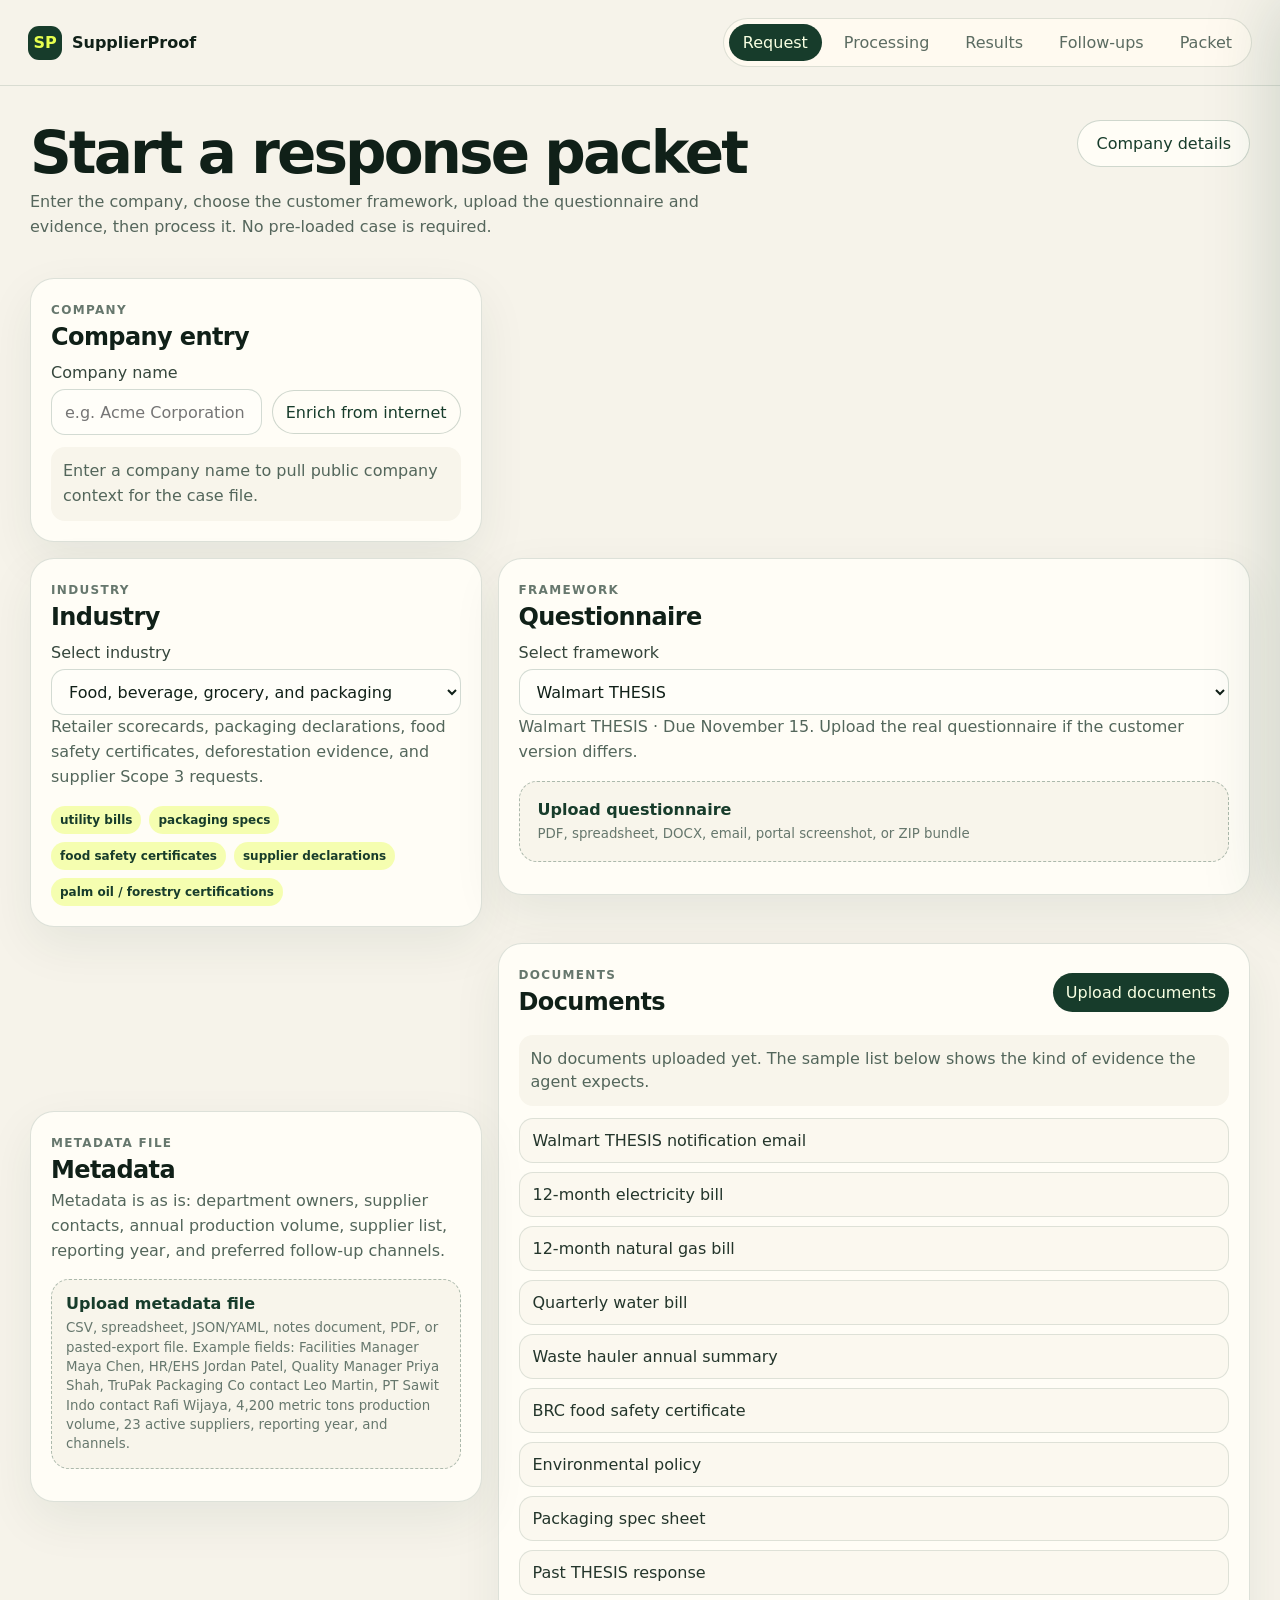
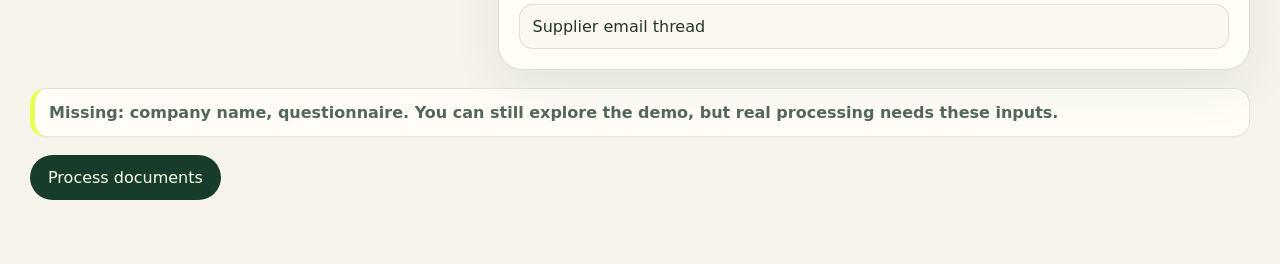
==== commit 7beb237e: "feat: make SupplierProof intake functional" ====
--- a/app/index.html
+++ b/app/index.html
@@ -42,30 +42,36 @@
               <p id="company-enrichment" class="enrichment-note">Enter a company name to pull public company context for the case file.</p>
             </section>
 
+            <section class="plain-card industry-card entry-card">
+              <span>Industry</span>
+              <h2>Industry</h2>
+              <label class="field-label" for="industry-select">Select industry</label>
+              <select id="industry-select" class="clean-input"></select>
+              <p id="industry-copy">Choose the industry first so SupplierProof can suggest the right customer frameworks and evidence types.</p>
+              <div id="expected-evidence" class="evidence-tags" aria-live="polite"></div>
+            </section>
+
             <section class="plain-card questionnaire-card entry-card">
               <span>Framework</span>
               <h2>Questionnaire</h2>
               <label class="field-label" for="framework-select">Select framework</label>
-              <select id="framework-select" class="clean-input">
-                <option value="THESIS">THESIS</option>
-                <option value="CDP">CDP</option>
-                <option value="EcoVadis">EcoVadis</option>
-                <option value="Custom">Custom</option>
-              </select>
-              <p id="framework-copy">THESIS response packet · Due November 15</p>
+              <select id="framework-select" class="clean-input"></select>
+              <p id="framework-copy">Select an industry to see framework options.</p>
               <label class="upload-card">
-                <input id="questionnaire-upload" type="file" aria-label="Upload questionnaire" />
+                <input id="questionnaire-upload" type="file" aria-label="Upload questionnaire" accept=".pdf,.xlsx,.xls,.csv,.docx,.txt,.md,.eml,.mbox,.png,.jpg,.jpeg,.tiff,.zip" />
                 <b>Upload questionnaire</b>
-                <small>PDF, spreadsheet, portal export, or notification email</small>
+                <small>PDF, spreadsheet, DOCX, email, portal screenshot, or ZIP bundle</small>
               </label>
+              <div id="questionnaire-file-list" class="file-list" aria-live="polite"></div>
             </section>
 
             <section class="plain-card documents-card">
               <div class="section-head">
                 <div><span>Documents</span><h2>Documents</h2></div>
-                <label class="small-upload"><input id="documents-upload" type="file" multiple aria-label="Upload documents" />Upload documents</label>
+                <label class="small-upload"><input id="documents-upload" type="file" multiple aria-label="Upload documents" accept=".pdf,.xlsx,.xls,.csv,.docx,.txt,.md,.eml,.mbox,.png,.jpg,.jpeg,.tiff,.tif,.zip" />Upload documents</label>
               </div>
               <div class="upload-status" id="document-upload-status">No documents uploaded yet. The sample list below shows the kind of evidence the agent expects.</div>
+              <div id="document-file-list" class="file-list" aria-live="polite"></div>
               <div class="simple-list">
                 <button type="button">Walmart THESIS notification email</button>
                 <button type="button">12-month electricity bill</button>
@@ -85,13 +91,15 @@
               <h2>Metadata</h2>
               <p>Metadata is as is: department owners, supplier contacts, annual production volume, supplier list, reporting year, and preferred follow-up channels.</p>
               <label class="upload-card compact-upload">
-                <input id="metadata-upload" type="file" aria-label="Upload metadata file" />
+                <input id="metadata-upload" type="file" aria-label="Upload metadata file" accept=".csv,.xlsx,.xls,.json,.yaml,.yml,.docx,.pdf,.txt,.md" />
                 <b>Upload metadata file</b>
-                <small>Facilities Manager Maya Chen, HR/EHS Jordan Patel, Quality Manager Priya Shah, TruPak Packaging Co contact Leo Martin, PT Sawit Indo contact Rafi Wijaya, 4,200 metric tons production volume, 23 active suppliers.</small>
+                <small>CSV, spreadsheet, JSON/YAML, notes document, PDF, or pasted-export file. Example fields: Facilities Manager Maya Chen, HR/EHS Jordan Patel, Quality Manager Priya Shah, TruPak Packaging Co contact Leo Martin, PT Sawit Indo contact Rafi Wijaya, 4,200 metric tons production volume, 23 active suppliers, reporting year, and channels.</small>
               </label>
-            </section>
-          </div>
-
+              <div id="metadata-file-list" class="file-list" aria-live="polite"></div>
+            </section>
+          </div>
+
+          <div id="intake-status" class="intake-status" aria-live="polite">Add a company, choose an industry/framework, and upload a questionnaire to process.</div>
           <button class="primary-clean-button" type="button" data-action="process">Process documents</button>
         </section>
 
@@ -99,7 +107,7 @@
           <div class="page-title-row">
             <div>
               <h1>Processing questionnaire</h1>
-              <p>Prototype trace: this browser preview replays the processing steps from the uploaded case context. A production build would connect this screen to the live document parser and enrichment service.</p>
+              <p>SupplierProof is reading the uploaded files, mapping evidence to the questionnaire, and finding missing information.</p>
             </div>
             <button class="primary-clean-button small" type="button" data-action="replay-processing">Replay trace</button>
           </div>
@@ -249,18 +257,20 @@
 
     <aside class="company-drawer" id="company-drawer" aria-label="Company details">
       <button class="drawer-close" type="button" data-action="toggle-company">×</button>
-      <h2>Acme Corporation</h2>
-      <p>Frozen baked goods manufacturer · Newark, NJ</p>
+      <h2>Company details</h2>
+      <p id="company-drawer-subtitle"><span class="enrichment-state" data-company-field="confidence">Not enriched yet</span></p>
       <dl>
-        <dt>Revenue</dt><dd>~$150M</dd>
-        <dt>Employees</dt><dd>200</dd>
-        <dt>Facility</dt><dd>1 manufacturing plant</dd>
-        <dt>Suppliers</dt><dd>23 active suppliers</dd>
-        <dt>Customer</dt><dd>Walmart</dd>
-        <dt>Category</dt><dd>Frozen bakery</dd>
-        <dt>Contact</dt><dd>Sustainability Manager</dd>
+        <dt>Company</dt><dd data-company-field="name">Enter a company name</dd>
+        <dt>Website</dt><dd data-company-field="website">—</dd>
+        <dt>Industry</dt><dd data-company-field="industry">—</dd>
+        <dt>Location</dt><dd data-company-field="location">—</dd>
+        <dt>Company size</dt><dd data-company-field="size">—</dd>
+        <dt>Likely frameworks</dt><dd data-company-field="frameworks">—</dd>
+        <dt>Evidence likely needed</dt><dd data-company-field="evidence">—</dd>
+        <dt>Confidence</dt><dd data-company-field="confidence">—</dd>
       </dl>
-      <p class="drawer-note">Acme has one overwhelmed sustainability owner. Evidence is split across utility bills, certificates, packaging specs, old questionnaire answers, and supplier emails.</p>
+      <div id="company-sources" class="company-sources">Sources will appear after enrichment.</div>
+      <p class="drawer-note" data-company-field="summary">Public enrichment is a suggested snapshot. Uploaded metadata and user edits remain the source of truth. The sample Acme case has one overwhelmed sustainability owner and evidence split across utilities, certificates, packaging specs, old questionnaire answers, and supplier emails.</p>
     </aside>
     <div class="drawer-backdrop" data-action="toggle-company"></div>
     <div class="demo-toast" id="demo-toast">Ready.</div>
@@ -305,12 +315,82 @@
       ];
 
 
-      const frameworkLabels = { THESIS: 'Walmart THESIS Response Packet', CDP: 'CDP Response Packet', EcoVadis: 'EcoVadis Response Packet', Custom: 'Custom Response Packet' };
-      function currentCompany(){ return (document.getElementById('company-name')?.value || 'Acme Corporation').trim() || 'Acme Corporation'; }
-      function currentFramework(){ return document.getElementById('framework-select')?.value || 'THESIS'; }
-      function updatePacketHeader(){ const company = currentCompany(); const framework = currentFramework(); const packetTitle = framework === 'THESIS' ? 'Walmart THESIS Response Packet' : frameworkLabels[framework]; document.querySelectorAll('#packet-company').forEach(el => el.textContent = company); const h1 = document.querySelector('.packet-doc-header h1'); if(h1) h1.innerHTML = `<span id="packet-company">${company}</span> — ${packetTitle}`; const title = document.querySelector('[data-view="results"] .page-title-row h1'); if(title) title.textContent = 'Results'; }
-      function enrichCompany(){ const name = currentCompany(); document.getElementById('company-enrichment').textContent = `${name} · public company details found: food/packaging supplier profile, manufacturing footprint, likely retailer questionnaire exposure. In production this step calls web/company data sources; this static preview shows the enriched case context after entry.`; document.querySelector('#company-drawer h2').textContent = name; updatePacketHeader(); showToast('Company context enriched'); }
-      function updateUploadStatus(input){ const status = document.getElementById('document-upload-status'); const count = input.files ? input.files.length : 0; if(count) status.textContent = `${count} uploaded document${count === 1 ? '' : 's'} ready to process.`; }
+      const industryCatalog = [
+        { id: 'food_packaging', label: 'Food, beverage, grocery, and packaging', copy: 'Retailer scorecards, packaging declarations, food safety certificates, deforestation evidence, and supplier Scope 3 requests.', evidence: ['utility bills', 'packaging specs', 'food safety certificates', 'supplier declarations', 'palm oil / forestry certifications'], frameworks: [
+          { id: 'walmart_thesis', label: 'Walmart THESIS', due: 'Due November 15' },
+          { id: 'project_gigaton', label: 'Project Gigaton', due: 'Retailer climate program' },
+          { id: 'cdp_supply_chain', label: 'CDP Supply Chain', due: 'Climate / water disclosure' },
+          { id: 'ecovadis', label: 'EcoVadis', due: 'Supplier sustainability rating' },
+          { id: 'sedex_smeta', label: 'Sedex / SMETA', due: 'Social audit evidence' },
+          { id: 'custom_food_retailer', label: 'Custom retailer questionnaire', due: 'Uploaded questionnaire' }
+        ]},
+        { id: 'mining_metals', label: 'Mining, metals, and critical minerals', copy: 'Responsible sourcing, safety, water, tailings, conflict minerals, and downstream buyer due-diligence requests.', evidence: ['site permits', 'tailings/water reports', 'safety metrics', 'chain-of-custody files', 'CMRT / EMRT files'], frameworks: [
+          { id: 'irma', label: 'IRMA', due: 'Responsible mining standard' },
+          { id: 'tsm', label: 'TSM', due: 'Towards Sustainable Mining' },
+          { id: 'copper_mark', label: 'Copper Mark', due: 'Responsible production assurance' },
+          { id: 'rmi_rmap', label: 'RMI / RMAP', due: 'Responsible Minerals Assurance' },
+          { id: 'cmrt_emrt', label: 'CMRT / EMRT', due: 'Conflict minerals reporting' },
+          { id: 'custom_mining_customer', label: 'Custom customer responsible sourcing questionnaire', due: 'Uploaded questionnaire' }
+        ]},
+        { id: 'oil_gas_chemicals', label: 'Oil, gas, chemicals, and energy suppliers', copy: 'Emissions, methane, HSE, process safety, procurement qualification, and chemical supply-chain ESG requests.', evidence: ['emissions inventory', 'SDS files', 'HSE records', 'process safety metrics', 'supplier codes'], frameworks: [
+          { id: 'ipieca', label: 'Ipieca / API / IOGP guidance', due: 'Oil and gas sustainability reporting' },
+          { id: 'tfs', label: 'Together for Sustainability', due: 'Chemical supplier assessment' },
+          { id: 'cdp_climate_water', label: 'CDP Climate / Water', due: 'Disclosure request' },
+          { id: 'ecovadis_energy', label: 'EcoVadis', due: 'Supplier rating' },
+          { id: 'custom_operator', label: 'Custom operator supplier questionnaire', due: 'Uploaded questionnaire' }
+        ]},
+        { id: 'apparel_textiles', label: 'Apparel, textiles, footwear, and consumer goods', copy: 'Factory audits, labor compliance, chemical management, water, traceability, and brand scorecards.', evidence: ['factory audit reports', 'chemical inventories', 'water bills', 'worker safety records', 'certificates'], frameworks: [
+          { id: 'higg_fem', label: 'Higg FEM', due: 'Facility environmental module' },
+          { id: 'higg_fslm', label: 'Higg FSLM', due: 'Facility social and labor module' },
+          { id: 'slcp', label: 'SLCP', due: 'Social & Labor Convergence' },
+          { id: 'zdhc', label: 'ZDHC', due: 'Chemical management' },
+          { id: 'sedex_smeta_apparel', label: 'Sedex / SMETA', due: 'Social audit evidence' },
+          { id: 'custom_brand', label: 'Custom brand scorecard', due: 'Uploaded questionnaire' }
+        ]},
+        { id: 'electronics_batteries', label: 'Electronics, batteries, and hardware manufacturing', copy: 'Conflict minerals, forced-labor risk, supplier codes, emissions, battery passports, and customer audits.', evidence: ['CMRT / EMRT', 'supplier code attestations', 'ISO certificates', 'factory audit reports', 'battery material declarations'], frameworks: [
+          { id: 'rba', label: 'RBA', due: 'Responsible Business Alliance' },
+          { id: 'rmi', label: 'RMI', due: 'Responsible Minerals Initiative' },
+          { id: 'cmrt_emrt_electronics', label: 'CMRT / EMRT', due: 'Minerals templates' },
+          { id: 'cdp_electronics', label: 'CDP Supply Chain', due: 'Customer climate request' },
+          { id: 'ecovadis_electronics', label: 'EcoVadis', due: 'Supplier rating' },
+          { id: 'custom_hardware_customer', label: 'Custom customer responsible sourcing questionnaire', due: 'Uploaded questionnaire' }
+        ]},
+        { id: 'automotive_industrial', label: 'Automotive and industrial manufacturing', copy: 'OEM sustainability assessments, carbon/product data, recycled content, labor/HSE, and quality/compliance evidence.', evidence: ['OEM SAQ answers', 'energy bills', 'material declarations', 'ISO/IATF certificates', 'supplier emissions data'], frameworks: [
+          { id: 'drive_sustainability_saq', label: 'Drive Sustainability SAQ', due: 'Automotive supplier assessment' },
+          { id: 'cdp_auto', label: 'CDP Supply Chain', due: 'OEM climate request' },
+          { id: 'ecovadis_auto', label: 'EcoVadis', due: 'Supplier rating' },
+          { id: 'iso_iatf_pack', label: 'ISO / IATF evidence pack', due: 'Quality and environment evidence' },
+          { id: 'custom_oem', label: 'Custom OEM questionnaire', due: 'Uploaded questionnaire' }
+        ]},
+        { id: 'construction_materials', label: 'Construction, building materials, cement, and real estate supply chains', copy: 'Embodied carbon, EPDs, green building documentation, product certifications, and responsible sourcing.', evidence: ['EPDs', 'HPDs', 'product specs', 'FSC/PEFC certificates', 'plant energy data'], frameworks: [
+          { id: 'leed', label: 'LEED documentation', due: 'Green building submittal' },
+          { id: 'breeam', label: 'BREEAM', due: 'Green building assessment' },
+          { id: 'epd_hpd', label: 'EPD / HPD', due: 'Product transparency docs' },
+          { id: 'responsiblesteel', label: 'ResponsibleSteel', due: 'Responsible sourcing' },
+          { id: 'cdp_construction', label: 'CDP', due: 'Climate disclosure' },
+          { id: 'custom_construction', label: 'Custom GC / developer questionnaire', due: 'Uploaded questionnaire' }
+        ]}
+      ];
+      const mockCompanyEnrichment = {
+        acme: { website: 'acme.example', industry: 'Food, beverage, grocery, and packaging', location: 'Newark, NJ', size: '~200 employees · private manufacturer', frameworks: 'Walmart THESIS, Project Gigaton, EcoVadis', evidence: 'Utility bills, packaging specs, BRC/SQF certificates, supplier declarations', confidence: 'Prototype source match · medium confidence', summary: 'Acme looks like a food/packaging supplier with retailer questionnaire exposure. Evidence is likely split across utilities, quality, packaging, and supplier emails.', sources: ['Company website', 'Retailer supplier context', 'Uploaded/request metadata when available'] },
+        tesla: { website: 'tesla.com', industry: 'Automotive and industrial manufacturing', location: 'Austin, TX', size: 'Large public company', frameworks: 'Drive Sustainability SAQ, CDP Supply Chain, custom OEM questionnaires', evidence: 'Factory energy, material declarations, supplier emissions, ISO/IATF evidence', confidence: 'Public-company enrichment · high confidence', summary: 'Large manufacturing footprint with supplier and product sustainability evidence needs.', sources: ['Public website', 'Sustainability / impact reporting pages'] },
+        rio: { website: 'riotinto.com', industry: 'Mining, metals, and critical minerals', location: 'Global mining operations', size: 'Large public company', frameworks: 'IRMA, TSM, Copper Mark, CDP, RMI', evidence: 'Site safety, water/tailings, chain of custody, responsible sourcing records', confidence: 'Public-company enrichment · high confidence', summary: 'Mining/metals company with responsible sourcing and site-level evidence workflows.', sources: ['Public website', 'Sustainability report'] }
+      };
+      const frameworkLabels = {};
+      const uploadState = { questionnaireFiles: [], documentFiles: [], metadataFiles: [] };
+      industryCatalog.forEach(industry => industry.frameworks.forEach(f => frameworkLabels[f.id] = f.label));
+      function currentCompany(){ return (document.getElementById('company-name')?.value || '').trim() || 'New request company'; }
+      function currentIndustry(){ return industryCatalog.find(i => i.id === document.getElementById('industry-select')?.value) || industryCatalog[0]; }
+      function currentFramework(){ const industry = currentIndustry(); return industry.frameworks.find(f => f.id === document.getElementById('framework-select')?.value) || industry.frameworks[0]; }
+      function updatePacketHeader(){ const company = currentCompany(); const framework = currentFramework(); const packetTitle = framework?.label || 'Custom Response Packet'; document.querySelectorAll('#packet-company').forEach(el => el.textContent = company); const h1 = document.querySelector('.packet-doc-header h1'); if(h1) h1.innerHTML = `<span id="packet-company">${company}</span> — ${packetTitle} Response Packet`; const title = document.querySelector('[data-view="results"] .page-title-row h1'); if(title) title.textContent = 'Results'; const copy = document.getElementById('framework-copy'); if(copy && framework) copy.textContent = `${framework.label} · ${framework.due}. Upload the real questionnaire if the customer version differs.`; validateIntake(); }
+      function populateIndustries(){ const select = document.getElementById('industry-select'); select.innerHTML = industryCatalog.map(industry => `<option value="${industry.id}">${industry.label}</option>`).join(''); populateFrameworks(); }
+      function populateFrameworks(){ const industry = currentIndustry(); const frameworkSelect = document.getElementById('framework-select'); frameworkSelect.innerHTML = industry.frameworks.map(f => `<option value="${f.id}">${f.label}</option>`).join(''); document.getElementById('industry-copy').textContent = industry.copy; document.getElementById('expected-evidence').innerHTML = industry.evidence.map(item => `<span>${item}</span>`).join(''); updatePacketHeader(); }
+      function updateCompanyDrawer(data){ document.querySelector('#company-drawer h2').textContent = currentCompany(); Object.entries(data).forEach(([key, value]) => { document.querySelectorAll(`[data-company-field="${key}"]`).forEach(el => el.textContent = Array.isArray(value) ? value.join(', ') : value); }); const sources = document.getElementById('company-sources'); sources.innerHTML = data.sources?.length ? `<b>Sources</b>${data.sources.map(source => `<span>${source}</span>`).join('')}` : 'No public sources found yet.'; }
+      function enrichCompany(){ const name = currentCompany(); const key = Object.keys(mockCompanyEnrichment).find(k => name.toLowerCase().includes(k)); const industry = currentIndustry(); const fallback = { website: 'Suggested from public search', industry: industry.label, location: 'Needs confirmation', size: 'Needs confirmation', frameworks: industry.frameworks.slice(0, 3).map(f => f.label).join(', '), evidence: industry.evidence.join(', '), confidence: 'Prototype enrichment · needs confirmation', summary: `${name} was mapped to ${industry.label}. Confirm the public details, then uploaded metadata becomes the source of truth.`, sources: ['Public web search placeholder', 'Industry/framework catalog', 'User-entered company name'] }; const data = { name, ...(mockCompanyEnrichment[key] || fallback) }; document.getElementById('company-enrichment').textContent = `${name} enriched. Review the company details drawer and confirm anything uncertain before processing.`; updateCompanyDrawer(data); updatePacketHeader(); showToast('Company context enriched'); }
+      function formatFileSize(bytes){ if(!bytes && bytes !== 0) return 'unknown size'; const units = ['B','KB','MB','GB']; let size = bytes; let unit = 0; while(size >= 1024 && unit < units.length - 1){ size /= 1024; unit += 1; } return `${size.toFixed(size >= 10 || unit === 0 ? 0 : 1)} ${units[unit]}`; }
+      function renderFileList(kind, input){ const files = Array.from(input.files || []); uploadState[kind] = files; const listId = kind === 'questionnaireFiles' ? 'questionnaire-file-list' : kind === 'metadataFiles' ? 'metadata-file-list' : 'document-file-list'; const list = document.getElementById(listId); list.innerHTML = files.length ? files.map(file => `<article><b>${file.name}</b><span>${file.type || 'unknown type'} · ${formatFileSize(file.size)}</span></article>`).join('') : '<p>No file selected.</p>'; if(kind === 'documentFiles') updateUploadStatus(input); validateIntake(); }
+      function updateUploadStatus(input){ const status = document.getElementById('document-upload-status'); const count = input.files ? input.files.length : 0; status.textContent = count ? `${count} uploaded document${count === 1 ? '' : 's'} ready to process.` : 'No documents uploaded yet. The sample list below shows the kind of evidence the agent expects.'; }
+      function validateIntake(){ const status = document.getElementById('intake-status'); if(!status) return true; const missing = []; if(!document.getElementById('company-name').value.trim()) missing.push('company name'); if(!currentIndustry()) missing.push('industry'); if(!currentFramework()) missing.push('framework'); if(!uploadState.questionnaireFiles.length) missing.push('questionnaire'); if(missing.length){ status.textContent = `Missing: ${missing.join(', ')}. You can still explore the demo, but real processing needs these inputs.`; return false; } status.textContent = `Ready to process ${currentCompany()} for ${currentFramework().label}. ${uploadState.documentFiles.length} evidence document(s) and ${uploadState.metadataFiles.length} metadata file(s) attached.`; return true; }
 
       const statusRows = kpis.map(kpi => [kpi.title, kpi.status.replace('needs review', 'Needs review').replace('answered', 'Answered').replace('missing', 'Missing')]);
 
@@ -321,21 +401,28 @@
       function renderFeedStep(step, index){ const feed = document.getElementById('agent-feed'); const row = document.createElement('article'); row.className = 'feed-entry'; row.innerHTML = `<b>${step[0]}</b><span>${step[1]}</span>`; feed.appendChild(row); feed.scrollTop = feed.scrollHeight; document.getElementById('trace-status').textContent = `${index + 1}/${feedSteps.length}`; if(index === feedSteps.length - 1) revealProgress(); }
       function updateKpiTracker(){ document.getElementById('tracker-rows').innerHTML = statusRows.map(([name, status]) => `<div class="progress-row ${status.toLowerCase().replace(' ', '-')}"><span>${name}</span><b>${status}</b></div>`).join(''); }
       function revealProgress(){ updateKpiTracker(); document.querySelector('.progress-card').classList.remove('is-waiting'); document.querySelector('.results-page').classList.add('has-results'); document.getElementById('trace-status').textContent = 'Trace complete — results ready'; }
-      function processEvidencePackage(){ updatePacketHeader(); setView('processing'); const feed = document.getElementById('agent-feed'); feed.innerHTML = ''; document.querySelector('.progress-card').classList.add('is-waiting'); document.getElementById('tracker-rows').innerHTML = ''; document.getElementById('trace-status').textContent = 'Running'; clearTimeout(traceTimer); feedSteps.forEach((step, index) => { traceTimer = setTimeout(() => renderFeedStep(step, index), 180 + index * 330); }); }
+      function processEvidencePackage(){ if(!validateIntake()){ showToast('Add company and questionnaire first'); return; } updatePacketHeader(); setView('processing'); const feed = document.getElementById('agent-feed'); feed.innerHTML = ''; document.querySelector('.progress-card').classList.add('is-waiting'); document.getElementById('tracker-rows').innerHTML = ''; document.getElementById('trace-status').textContent = 'Running'; clearTimeout(traceTimer); feedSteps.forEach((step, index) => { traceTimer = setTimeout(() => renderFeedStep(step, index), 180 + index * 330); }); }
+      function replayProcessingTrace(){ updatePacketHeader(); setView('processing'); const feed = document.getElementById('agent-feed'); feed.innerHTML = ''; document.querySelector('.progress-card').classList.add('is-waiting'); document.getElementById('tracker-rows').innerHTML = ''; document.getElementById('trace-status').textContent = 'Running'; clearTimeout(traceTimer); feedSteps.forEach((step, index) => { traceTimer = setTimeout(() => renderFeedStep(step, index), 180 + index * 330); }); }
       function toggleCompany(){ document.body.classList.toggle('drawer-open'); }
       function expandKpi(id){ const item = kpis.find(k => k.kpiId === id); if(!item) return; const detail = document.getElementById('kpi-detail'); detail.innerHTML = `<span>Detailed view</span><h2>${item.title}</h2><section><b>Question</b><p>${item.question}</p></section><section><b>Answer</b><p>${item.answer}</p></section><section><b>Proof</b><p>${item.proof}</p></section><section><b>Method</b><p>${item.method}</p></section>`; document.querySelectorAll('[data-kpi]').forEach(btn => btn.classList.toggle('is-selected', btn.dataset.kpi === id)); if (window.innerWidth < 960) detail.scrollIntoView({ behavior: 'smooth', block: 'start' }); }
       function toggleDraft(button){ const card = button.closest('.followup-card'); card.classList.toggle('is-open'); button.textContent = card.classList.contains('is-open') ? '⌃' : '⌄'; }
       function renderAllKpis(){ document.getElementById('all-kpis').innerHTML = kpis.map(k => `<button type="button" data-kpi="${k.kpiId}"><span>${k.title}</span><b>${k.status}</b></button>`).join(''); document.querySelectorAll('[data-kpi]').forEach(btn => btn.addEventListener('click', () => expandKpi(btn.dataset.kpi))); }
       function renderFollowups(){ document.getElementById('followup-list').innerHTML = followups.map((item, index) => { const impactClass = item.impact.toLowerCase().split(' ')[0]; return `<article class="followup-card"><div class="followup-head"><div><h2>${item.title}</h2><p>To: ${item.to}</p><div class="followup-meta"><span>${item.timing}</span><b class="impact-badge ${impactClass}">${item.impact}</b></div></div><button type="button" data-action="toggle-draft" aria-label="Show draft email">⌄</button></div><div class="draft-email"><h3>Draft email</h3><b>Subject: ${item.subject}</b><pre>${item.body}</pre>${item.note ? `<p>${item.note}</p>` : ''}<div class="action-row"><button class="followup-cta" type="button" data-action="email-now">Email now</button><button class="followup-cta secondary" type="button" data-action="schedule-call">Schedule a call</button></div></div></article>`; }).join(''); document.querySelectorAll('[data-action="toggle-draft"]').forEach(btn => btn.addEventListener('click', () => toggleDraft(btn))); document.querySelectorAll('[data-action="email-now"]').forEach(btn => btn.addEventListener('click', () => showToast('Email draft queued'))); document.querySelectorAll('[data-action="schedule-call"]').forEach(btn => btn.addEventListener('click', () => showToast('Call scheduled'))); }
       document.querySelectorAll('[data-jump]').forEach(btn => btn.addEventListener('click', () => setView(btn.dataset.jump)));
-      document.querySelectorAll('[data-action="process"], [data-action="replay-processing"]').forEach(btn => btn.addEventListener('click', processEvidencePackage));
+      document.querySelector('[data-action="process"]').addEventListener('click', processEvidencePackage);
+      document.querySelector('[data-action="replay-processing"]').addEventListener('click', replayProcessingTrace);
       document.querySelectorAll('[data-action="toggle-company"]').forEach(btn => btn.addEventListener('click', toggleCompany));
       document.querySelector('[data-action="enrich-company"]').addEventListener('click', enrichCompany);
+      document.getElementById('industry-select').addEventListener('change', populateFrameworks);
       document.getElementById('framework-select').addEventListener('change', updatePacketHeader);
       document.getElementById('company-name').addEventListener('input', updatePacketHeader);
-      document.getElementById('documents-upload').addEventListener('change', e => updateUploadStatus(e.target));
+      document.getElementById('questionnaire-upload').addEventListener('change', e => renderFileList('questionnaireFiles', e.target));
+      document.getElementById('documents-upload').addEventListener('change', e => renderFileList('documentFiles', e.target));
+      document.getElementById('metadata-upload').addEventListener('change', e => renderFileList('metadataFiles', e.target));
       document.getElementById('prepared-date').textContent = new Date().toLocaleDateString(undefined, { year: 'numeric', month: 'long', day: 'numeric' });
       document.querySelector('[data-action="download-pdf"]').addEventListener('click', () => window.print());
+      populateIndustries();
+      updateCompanyDrawer({ name: 'New request company', website: '—', industry: currentIndustry().label, location: '—', size: '—', frameworks: currentIndustry().frameworks.slice(0, 3).map(f => f.label).join(', '), evidence: currentIndustry().evidence.join(', '), confidence: 'Not enriched yet', summary: 'Public enrichment is a suggested snapshot. Uploaded metadata and user edits remain the source of truth.', sources: [] });
       renderAllKpis();
       renderFollowups();
       updatePacketHeader();
--- a/styles.css
+++ b/styles.css
@@ -975,10 +975,59 @@
 .plain-card h2 { margin: 8px 0 7px; font-size: 24px; letter-spacing: -.025em; }
 .plain-card p { color: #53665b; line-height: 1.55; }
 .company-summary,
+.industry-card,
 .metadata-card { grid-column: 1; }
 .questionnaire-card,
 .documents-card { grid-column: 2; }
-.documents-card { grid-row: span 2; }
+.documents-card { grid-row: span 3; }
+.entry-row { display: flex; gap: 10px; align-items: center; }
+.clean-input {
+  width: 100%;
+  min-height: 44px;
+  border: 1px solid rgba(15, 61, 42, .18);
+  border-radius: 14px;
+  background: #fff;
+  color: #102018;
+  padding: 0 13px;
+  font: inherit;
+}
+.clean-input:focus { outline: 3px solid rgba(231, 255, 79, .55); border-color: rgba(15, 61, 42, .38); }
+.field-label { display: block; margin: 10px 0 7px; color: #173c2b; font-weight: 850; font-size: 13px; }
+.outline-button.compact { min-height: 44px; padding: 0 13px; white-space: nowrap; }
+.evidence-tags { display: flex; flex-wrap: wrap; gap: 8px; margin-top: 14px; }
+.evidence-tags span {
+  display: inline-flex;
+  align-items: center;
+  min-height: 28px;
+  padding: 0 9px;
+  border-radius: 999px;
+  background: rgba(231, 255, 79, .42);
+  color: #173c2b;
+  font-size: 12px;
+  font-weight: 800;
+}
+.file-list { display: grid; gap: 8px; margin-top: 12px; }
+.file-list article,
+.file-list p {
+  margin: 0;
+  border: 1px solid rgba(15, 61, 42, .1);
+  background: #fbf8ef;
+  border-radius: 14px;
+  padding: 10px 12px;
+}
+.file-list article b { display: block; overflow-wrap: anywhere; color: #173c2b; }
+.file-list article span { color: #66776d; font-size: 12px; }
+.intake-status {
+  margin-top: 18px;
+  border: 1px solid rgba(15, 61, 42, .12);
+  border-left: 5px solid var(--lemon);
+  border-radius: 16px;
+  background: #fffdf6;
+  color: #53665b;
+  padding: 12px 14px;
+  line-height: 1.45;
+  font-weight: 720;
+}
 .upload-card {
   display: grid;
   gap: 5px;
@@ -1239,7 +1288,29 @@
   margin: 22px 0;
 }
 .company-drawer dt { color: #66776d; }
-.company-drawer dd { margin: 0; font-weight: 800; }
+.company-drawer dd { margin: 0; font-weight: 800; overflow-wrap: anywhere; }
+.company-sources {
+  display: grid;
+  gap: 7px;
+  margin: 0 0 18px;
+  border: 1px solid rgba(15, 61, 42, .1);
+  background: #fbf8ef;
+  border-radius: 16px;
+  padding: 12px;
+  color: #53665b;
+  line-height: 1.45;
+}
+.company-sources b { color: #173c2b; }
+.company-sources span { display: block; }
+.enrichment-state {
+  display: inline-flex;
+  border-radius: 999px;
+  padding: 5px 9px;
+  background: rgba(231, 255, 79, .45);
+  color: #173c2b;
+  font-size: 12px;
+  font-weight: 850;
+}
 .drawer-note { color: #53665b; line-height: 1.55; }
 .demo-toast {
   position: fixed;
@@ -1260,7 +1331,7 @@
   .clean-header, .page-title-row { align-items: stretch; flex-direction: column; }
   .simple-nav { overflow-x: auto; border-radius: 16px; }
   .request-layout, .processing-clean-layout, .results-layout, .followup-clean-layout, .result-metrics, .spotlight-results { grid-template-columns: 1fr; }
-  .company-summary, .metadata-card, .questionnaire-card, .documents-card { grid-column: auto; }
+  .company-summary, .industry-card, .metadata-card, .questionnaire-card, .documents-card { grid-column: auto; }
   .result-detail { position: static; }
 }
 @media (max-width: 560px) {
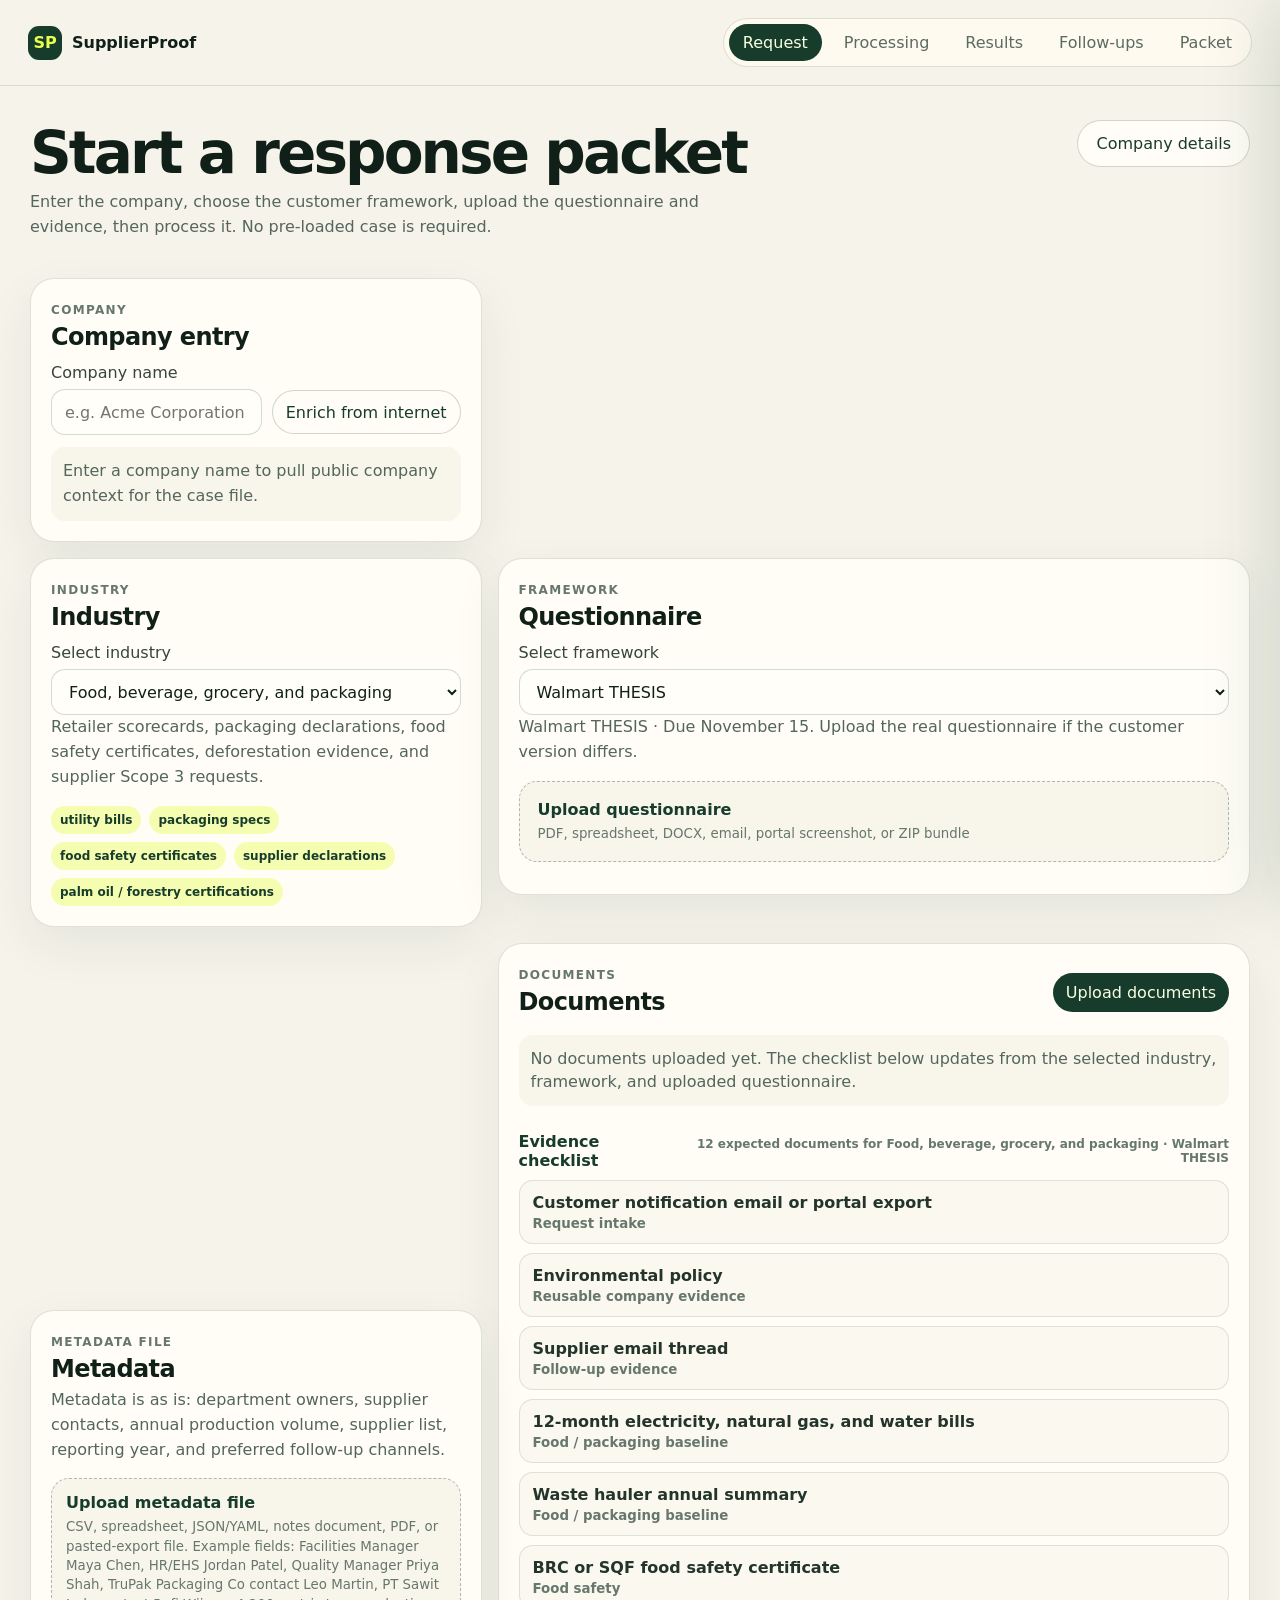
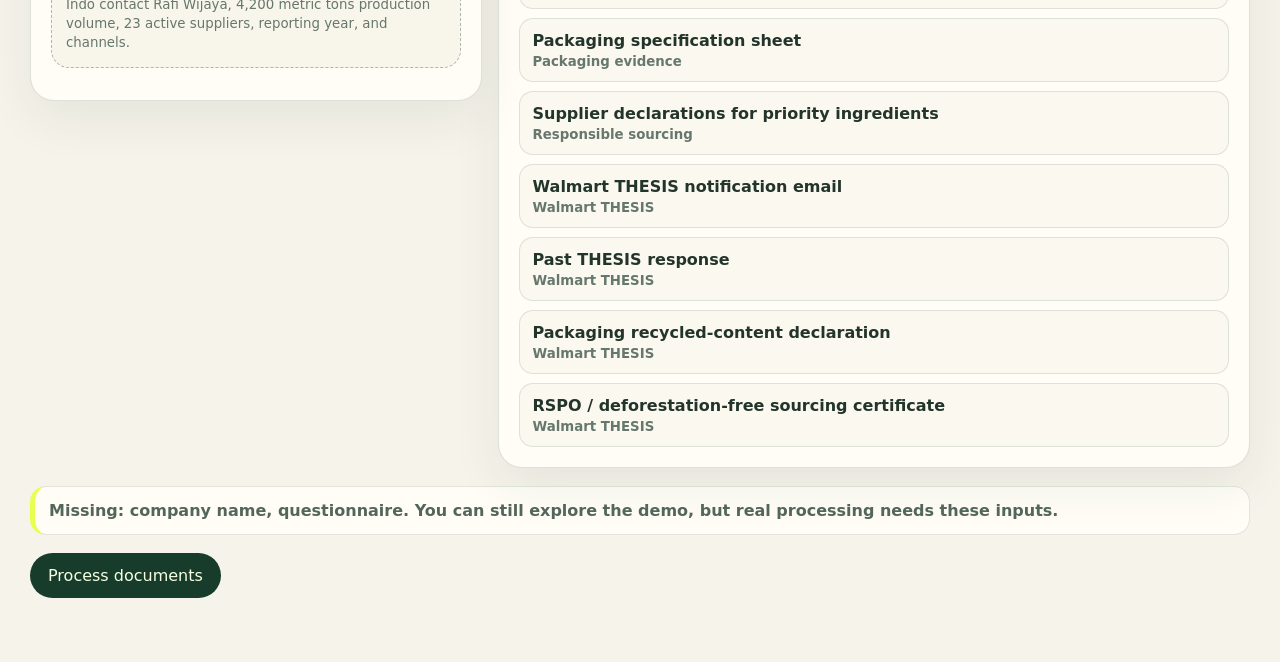
==== commit f20081e6: "feat: make evidence checklist dynamic" ====
--- a/app/index.html
+++ b/app/index.html
@@ -70,20 +70,10 @@
                 <div><span>Documents</span><h2>Documents</h2></div>
                 <label class="small-upload"><input id="documents-upload" type="file" multiple aria-label="Upload documents" accept=".pdf,.xlsx,.xls,.csv,.docx,.txt,.md,.eml,.mbox,.png,.jpg,.jpeg,.tiff,.tif,.zip" />Upload documents</label>
               </div>
-              <div class="upload-status" id="document-upload-status">No documents uploaded yet. The sample list below shows the kind of evidence the agent expects.</div>
+              <div class="upload-status" id="document-upload-status">No documents uploaded yet. The checklist below updates from the selected industry, framework, and uploaded questionnaire.</div>
               <div id="document-file-list" class="file-list" aria-live="polite"></div>
-              <div class="simple-list">
-                <button type="button">Walmart THESIS notification email</button>
-                <button type="button">12-month electricity bill</button>
-                <button type="button">12-month natural gas bill</button>
-                <button type="button">Quarterly water bill</button>
-                <button type="button">Waste hauler annual summary</button>
-                <button type="button">BRC food safety certificate</button>
-                <button type="button">Environmental policy</button>
-                <button type="button">Packaging spec sheet</button>
-                <button type="button">Past THESIS response</button>
-                <button type="button">Supplier email thread</button>
-              </div>
+              <div class="document-checklist-head"><b>Evidence checklist</b><span id="document-requirement-summary">Industry/framework checklist</span></div>
+              <div id="document-requirement-list" class="simple-list document-requirements" aria-live="polite"></div>
             </section>
 
             <section class="plain-card metadata-card">
@@ -371,6 +361,86 @@
           { id: 'custom_construction', label: 'Custom GC / developer questionnaire', due: 'Uploaded questionnaire' }
         ]}
       ];
+      const baseDocumentRequirements = [
+        { id: 'customer-notification', title: 'Customer notification email or portal export', source: 'Request intake' },
+        { id: 'environmental-policy', title: 'Environmental policy', source: 'Reusable company evidence' },
+        { id: 'supplier-email-thread', title: 'Supplier email thread', source: 'Follow-up evidence' }
+      ];
+      const documentRequirementCatalog = {
+        food_packaging: [
+          { id: 'utility-bills', title: '12-month electricity, natural gas, and water bills', source: 'Food / packaging baseline' },
+          { id: 'waste-summary', title: 'Waste hauler annual summary', source: 'Food / packaging baseline' },
+          { id: 'brc-sqf', title: 'BRC or SQF food safety certificate', source: 'Food safety' },
+          { id: 'packaging-spec', title: 'Packaging specification sheet', source: 'Packaging evidence' },
+          { id: 'supplier-declarations', title: 'Supplier declarations for priority ingredients', source: 'Responsible sourcing' }
+        ],
+        mining_metals: [
+          { id: 'site-permits', title: 'Operating permits and site-level licenses', source: 'Mining baseline' },
+          { id: 'tailings-water', title: 'Tailings, water, and reclamation reports', source: 'Mining baseline' },
+          { id: 'safety-metrics', title: 'Site safety metrics and incident logs', source: 'Mining baseline' },
+          { id: 'custody-records', title: 'Chain-of-custody and origin records', source: 'Responsible minerals' },
+          { id: 'cmrt-emrt-mining', title: 'CMRT / EMRT minerals template', source: 'Conflict minerals' }
+        ],
+        oil_gas_chemicals: [
+          { id: 'emissions-inventory', title: 'Scope 1/2 emissions inventory and calculation workbook', source: 'Energy / chemicals baseline' },
+          { id: 'sds-files', title: 'SDS files and restricted substance list', source: 'Chemical compliance' },
+          { id: 'hse-records', title: 'HSE records and worker safety metrics', source: 'HSE' },
+          { id: 'process-safety', title: 'Process safety KPIs and incident history', source: 'Operator request' },
+          { id: 'supplier-code', title: 'Supplier code of conduct acknowledgement', source: 'Procurement qualification' }
+        ],
+        apparel_textiles: [
+          { id: 'factory-audit', title: 'Factory audit report or corrective action plan', source: 'Apparel baseline' },
+          { id: 'chemical-inventory', title: 'Chemical inventory and ZDHC / MRSL evidence', source: 'Chemical management' },
+          { id: 'worker-safety', title: 'Worker safety records and training logs', source: 'Labor / EHS' },
+          { id: 'water-bills-textiles', title: 'Water bills and wastewater discharge records', source: 'Facility environmental' },
+          { id: 'material-certificates', title: 'Material certificates and traceability files', source: 'Brand scorecard' }
+        ],
+        electronics_batteries: [
+          { id: 'cmrt-emrt-electronics', title: 'CMRT / EMRT minerals template', source: 'Electronics baseline' },
+          { id: 'forced-labor', title: 'Forced-labor policy and supplier due-diligence file', source: 'Responsible sourcing' },
+          { id: 'iso-certificates-electronics', title: 'ISO 9001 / ISO 14001 certificates', source: 'Factory compliance' },
+          { id: 'battery-materials', title: 'Battery material declarations', source: 'Battery / hardware' },
+          { id: 'factory-audit-electronics', title: 'Factory audit report', source: 'Customer audit' }
+        ],
+        automotive_industrial: [
+          { id: 'saq-export', title: 'Drive Sustainability SAQ response export', source: 'Automotive SAQ' },
+          { id: 'iso-14001', title: 'ISO 14001 certificate', source: 'Environmental management' },
+          { id: 'iatf-16949', title: 'IATF 16949 certificate', source: 'Automotive quality' },
+          { id: 'energy-bills-auto', title: 'Factory energy bills and emissions workbook', source: 'Climate / OEM request' },
+          { id: 'material-declarations', title: 'Material declarations and recycled-content evidence', source: 'Product / materials' },
+          { id: 'supplier-emissions', title: 'Supplier emissions data request file', source: 'Scope 3' }
+        ],
+        construction_materials: [
+          { id: 'epd-hpd-doc', title: 'EPD / HPD product transparency document', source: 'Construction baseline' },
+          { id: 'embodied-carbon', title: 'Embodied carbon calculation or LCA report', source: 'Green building' },
+          { id: 'fsc-pefc', title: 'FSC / PEFC certificate where applicable', source: 'Responsible sourcing' },
+          { id: 'plant-energy', title: 'Plant energy and fuel-use records', source: 'Manufacturing evidence' },
+          { id: 'product-specs', title: 'Product specification and recycled-content declaration', source: 'Submittal package' }
+        ],
+        'food_packaging:walmart_thesis': [
+          { id: 'walmart-thesis-email', title: 'Walmart THESIS notification email', source: 'Walmart THESIS' },
+          { id: 'past-thesis', title: 'Past THESIS response', source: 'Walmart THESIS' },
+          { id: 'packaging-pcr', title: 'Packaging recycled-content declaration', source: 'Walmart THESIS' },
+          { id: 'palm-oil-rspo', title: 'RSPO / deforestation-free sourcing certificate', source: 'Walmart THESIS' }
+        ],
+        'automotive_industrial:drive_sustainability_saq': [
+          { id: 'saq-policy-pack', title: 'Policies covering human rights, ethics, environment, and supplier code', source: 'Drive Sustainability SAQ' },
+          { id: 'saq-training-records', title: 'Training records for compliance and EHS topics', source: 'Drive Sustainability SAQ' },
+          { id: 'saq-audit-evidence', title: 'Internal audit or corrective-action evidence', source: 'Drive Sustainability SAQ' }
+        ],
+        'automotive_industrial:iso_iatf_pack': [
+          { id: 'iso-iatf-audit', title: 'Latest ISO / IATF audit report or certificate appendix', source: 'ISO / IATF evidence pack' },
+          { id: 'quality-manual', title: 'Quality manual and management review minutes', source: 'ISO / IATF evidence pack' }
+        ],
+        'electronics_batteries:cmrt_emrt_electronics': [
+          { id: 'smelter-list', title: 'Smelter list and RMI status evidence', source: 'CMRT / EMRT' },
+          { id: 'supplier-minerals-letters', title: 'Supplier conflict-minerals letters', source: 'CMRT / EMRT' }
+        ],
+        'construction_materials:epd_hpd': [
+          { id: 'epd-pcr', title: 'EPD with valid PCR and program operator', source: 'EPD / HPD' },
+          { id: 'hpd-disclosure', title: 'HPD or product ingredient disclosure', source: 'EPD / HPD' }
+        ]
+      };
       const mockCompanyEnrichment = {
         acme: { website: 'acme.example', industry: 'Food, beverage, grocery, and packaging', location: 'Newark, NJ', size: '~200 employees · private manufacturer', frameworks: 'Walmart THESIS, Project Gigaton, EcoVadis', evidence: 'Utility bills, packaging specs, BRC/SQF certificates, supplier declarations', confidence: 'Prototype source match · medium confidence', summary: 'Acme looks like a food/packaging supplier with retailer questionnaire exposure. Evidence is likely split across utilities, quality, packaging, and supplier emails.', sources: ['Company website', 'Retailer supplier context', 'Uploaded/request metadata when available'] },
         tesla: { website: 'tesla.com', industry: 'Automotive and industrial manufacturing', location: 'Austin, TX', size: 'Large public company', frameworks: 'Drive Sustainability SAQ, CDP Supply Chain, custom OEM questionnaires', evidence: 'Factory energy, material declarations, supplier emissions, ISO/IATF evidence', confidence: 'Public-company enrichment · high confidence', summary: 'Large manufacturing footprint with supplier and product sustainability evidence needs.', sources: ['Public website', 'Sustainability / impact reporting pages'] },
@@ -382,14 +452,44 @@
       function currentCompany(){ return (document.getElementById('company-name')?.value || '').trim() || 'New request company'; }
       function currentIndustry(){ return industryCatalog.find(i => i.id === document.getElementById('industry-select')?.value) || industryCatalog[0]; }
       function currentFramework(){ const industry = currentIndustry(); return industry.frameworks.find(f => f.id === document.getElementById('framework-select')?.value) || industry.frameworks[0]; }
-      function updatePacketHeader(){ const company = currentCompany(); const framework = currentFramework(); const packetTitle = framework?.label || 'Custom Response Packet'; document.querySelectorAll('#packet-company').forEach(el => el.textContent = company); const h1 = document.querySelector('.packet-doc-header h1'); if(h1) h1.innerHTML = `<span id="packet-company">${company}</span> — ${packetTitle} Response Packet`; const title = document.querySelector('[data-view="results"] .page-title-row h1'); if(title) title.textContent = 'Results'; const copy = document.getElementById('framework-copy'); if(copy && framework) copy.textContent = `${framework.label} · ${framework.due}. Upload the real questionnaire if the customer version differs.`; validateIntake(); }
+      function uniqueRequirements(requirements){ const seen = new Set(); return requirements.filter(item => { if(seen.has(item.id)) return false; seen.add(item.id); return true; }); }
+      function inferQuestionnaireRequirements(){
+        const files = uploadState.questionnaireFiles || [];
+        if(!files.length) return [];
+        const framework = currentFramework();
+        const uploaded = files.map(file => file.name).join(', ');
+        const customFramework = framework?.id?.includes('custom');
+        const requirements = [
+          { id: 'uploaded-questionnaire-reference', title: 'Uploaded questionnaire sections / screenshots', source: `Custom uploaded questionnaire: ${uploaded}` }
+        ];
+        if(customFramework || uploaded.toLowerCase().match(/custom|questionnaire|scorecard|saq|portal/)){
+          requirements.push({ id: 'questionnaire-specific-evidence', title: 'Questionnaire-specific evidence named in upload', source: 'Custom uploaded questionnaire' });
+        }
+        return requirements;
+      }
+      function currentDocumentRequirements(){
+        const industry = currentIndustry();
+        const framework = currentFramework();
+        const industryRequirements = documentRequirementCatalog[industry.id] || [];
+        const frameworkRequirements = documentRequirementCatalog[`${industry.id}:${framework.id}`] || [];
+        return uniqueRequirements([...baseDocumentRequirements, ...industryRequirements, ...frameworkRequirements, ...inferQuestionnaireRequirements()]);
+      }
+      function renderDocumentRequirements(){
+        const list = document.getElementById('document-requirement-list');
+        if(!list) return;
+        const requirements = currentDocumentRequirements();
+        list.innerHTML = requirements.map(item => `<button type="button" data-requirement-id="${item.id}"><b>${item.title}</b><small>${item.source}</small></button>`).join('');
+        const summary = document.getElementById('document-requirement-summary');
+        if(summary) summary.textContent = `${requirements.length} expected document${requirements.length === 1 ? '' : 's'} for ${currentIndustry().label} · ${currentFramework().label}`;
+      }
+      function updatePacketHeader(){ const company = currentCompany(); const framework = currentFramework(); const packetTitle = framework?.label || 'Custom Response Packet'; document.querySelectorAll('#packet-company').forEach(el => el.textContent = company); const h1 = document.querySelector('.packet-doc-header h1'); if(h1) h1.innerHTML = `<span id="packet-company">${company}</span> — ${packetTitle} Response Packet`; const title = document.querySelector('[data-view="results"] .page-title-row h1'); if(title) title.textContent = 'Results'; const copy = document.getElementById('framework-copy'); if(copy && framework) copy.textContent = `${framework.label} · ${framework.due}. Upload the real questionnaire if the customer version differs.`; renderDocumentRequirements(); validateIntake(); }
       function populateIndustries(){ const select = document.getElementById('industry-select'); select.innerHTML = industryCatalog.map(industry => `<option value="${industry.id}">${industry.label}</option>`).join(''); populateFrameworks(); }
       function populateFrameworks(){ const industry = currentIndustry(); const frameworkSelect = document.getElementById('framework-select'); frameworkSelect.innerHTML = industry.frameworks.map(f => `<option value="${f.id}">${f.label}</option>`).join(''); document.getElementById('industry-copy').textContent = industry.copy; document.getElementById('expected-evidence').innerHTML = industry.evidence.map(item => `<span>${item}</span>`).join(''); updatePacketHeader(); }
       function updateCompanyDrawer(data){ document.querySelector('#company-drawer h2').textContent = currentCompany(); Object.entries(data).forEach(([key, value]) => { document.querySelectorAll(`[data-company-field="${key}"]`).forEach(el => el.textContent = Array.isArray(value) ? value.join(', ') : value); }); const sources = document.getElementById('company-sources'); sources.innerHTML = data.sources?.length ? `<b>Sources</b>${data.sources.map(source => `<span>${source}</span>`).join('')}` : 'No public sources found yet.'; }
       function enrichCompany(){ const name = currentCompany(); const key = Object.keys(mockCompanyEnrichment).find(k => name.toLowerCase().includes(k)); const industry = currentIndustry(); const fallback = { website: 'Suggested from public search', industry: industry.label, location: 'Needs confirmation', size: 'Needs confirmation', frameworks: industry.frameworks.slice(0, 3).map(f => f.label).join(', '), evidence: industry.evidence.join(', '), confidence: 'Prototype enrichment · needs confirmation', summary: `${name} was mapped to ${industry.label}. Confirm the public details, then uploaded metadata becomes the source of truth.`, sources: ['Public web search placeholder', 'Industry/framework catalog', 'User-entered company name'] }; const data = { name, ...(mockCompanyEnrichment[key] || fallback) }; document.getElementById('company-enrichment').textContent = `${name} enriched. Review the company details drawer and confirm anything uncertain before processing.`; updateCompanyDrawer(data); updatePacketHeader(); showToast('Company context enriched'); }
       function formatFileSize(bytes){ if(!bytes && bytes !== 0) return 'unknown size'; const units = ['B','KB','MB','GB']; let size = bytes; let unit = 0; while(size >= 1024 && unit < units.length - 1){ size /= 1024; unit += 1; } return `${size.toFixed(size >= 10 || unit === 0 ? 0 : 1)} ${units[unit]}`; }
-      function renderFileList(kind, input){ const files = Array.from(input.files || []); uploadState[kind] = files; const listId = kind === 'questionnaireFiles' ? 'questionnaire-file-list' : kind === 'metadataFiles' ? 'metadata-file-list' : 'document-file-list'; const list = document.getElementById(listId); list.innerHTML = files.length ? files.map(file => `<article><b>${file.name}</b><span>${file.type || 'unknown type'} · ${formatFileSize(file.size)}</span></article>`).join('') : '<p>No file selected.</p>'; if(kind === 'documentFiles') updateUploadStatus(input); validateIntake(); }
-      function updateUploadStatus(input){ const status = document.getElementById('document-upload-status'); const count = input.files ? input.files.length : 0; status.textContent = count ? `${count} uploaded document${count === 1 ? '' : 's'} ready to process.` : 'No documents uploaded yet. The sample list below shows the kind of evidence the agent expects.'; }
+      function renderFileList(kind, input){ const files = Array.from(input.files || []); uploadState[kind] = files; const listId = kind === 'questionnaireFiles' ? 'questionnaire-file-list' : kind === 'metadataFiles' ? 'metadata-file-list' : 'document-file-list'; const list = document.getElementById(listId); list.innerHTML = files.length ? files.map(file => `<article><b>${file.name}</b><span>${file.type || 'unknown type'} · ${formatFileSize(file.size)}</span></article>`).join('') : '<p>No file selected.</p>'; if(kind === 'documentFiles') updateUploadStatus(input); if(kind === 'questionnaireFiles') renderDocumentRequirements(); validateIntake(); }
+      function updateUploadStatus(input){ const status = document.getElementById('document-upload-status'); const count = input.files ? input.files.length : 0; status.textContent = count ? `${count} uploaded document${count === 1 ? '' : 's'} ready to process against the dynamic checklist.` : 'No documents uploaded yet. The checklist below updates from the selected industry, framework, and uploaded questionnaire.'; }
       function validateIntake(){ const status = document.getElementById('intake-status'); if(!status) return true; const missing = []; if(!document.getElementById('company-name').value.trim()) missing.push('company name'); if(!currentIndustry()) missing.push('industry'); if(!currentFramework()) missing.push('framework'); if(!uploadState.questionnaireFiles.length) missing.push('questionnaire'); if(missing.length){ status.textContent = `Missing: ${missing.join(', ')}. You can still explore the demo, but real processing needs these inputs.`; return false; } status.textContent = `Ready to process ${currentCompany()} for ${currentFramework().label}. ${uploadState.documentFiles.length} evidence document(s) and ${uploadState.metadataFiles.length} metadata file(s) attached.`; return true; }
 
       const statusRows = kpis.map(kpi => [kpi.title, kpi.status.replace('needs review', 'Needs review').replace('answered', 'Answered').replace('missing', 'Missing')]);
--- a/styles.css
+++ b/styles.css
@@ -1061,6 +1061,20 @@
   white-space: nowrap;
 }
 .simple-list { display: grid; gap: 9px; }
+.document-checklist-head {
+  display: flex;
+  align-items: center;
+  justify-content: space-between;
+  gap: 10px;
+  margin: 14px 0 10px;
+  color: #173c2b;
+}
+.document-checklist-head span {
+  color: #66776d;
+  font-size: 12px;
+  font-weight: 750;
+  text-align: right;
+}
 .simple-list button {
   text-align: left;
   border: 1px solid rgba(15, 61, 42, .12);
@@ -1068,6 +1082,14 @@
   border-radius: 14px;
   padding: 12px 13px;
   color: #23352b;
+}
+.document-requirements button {
+  display: grid;
+  gap: 4px;
+}
+.document-requirements small {
+  color: #66776d;
+  font-weight: 700;
 }
 .primary-clean-button,
 .outline-button {
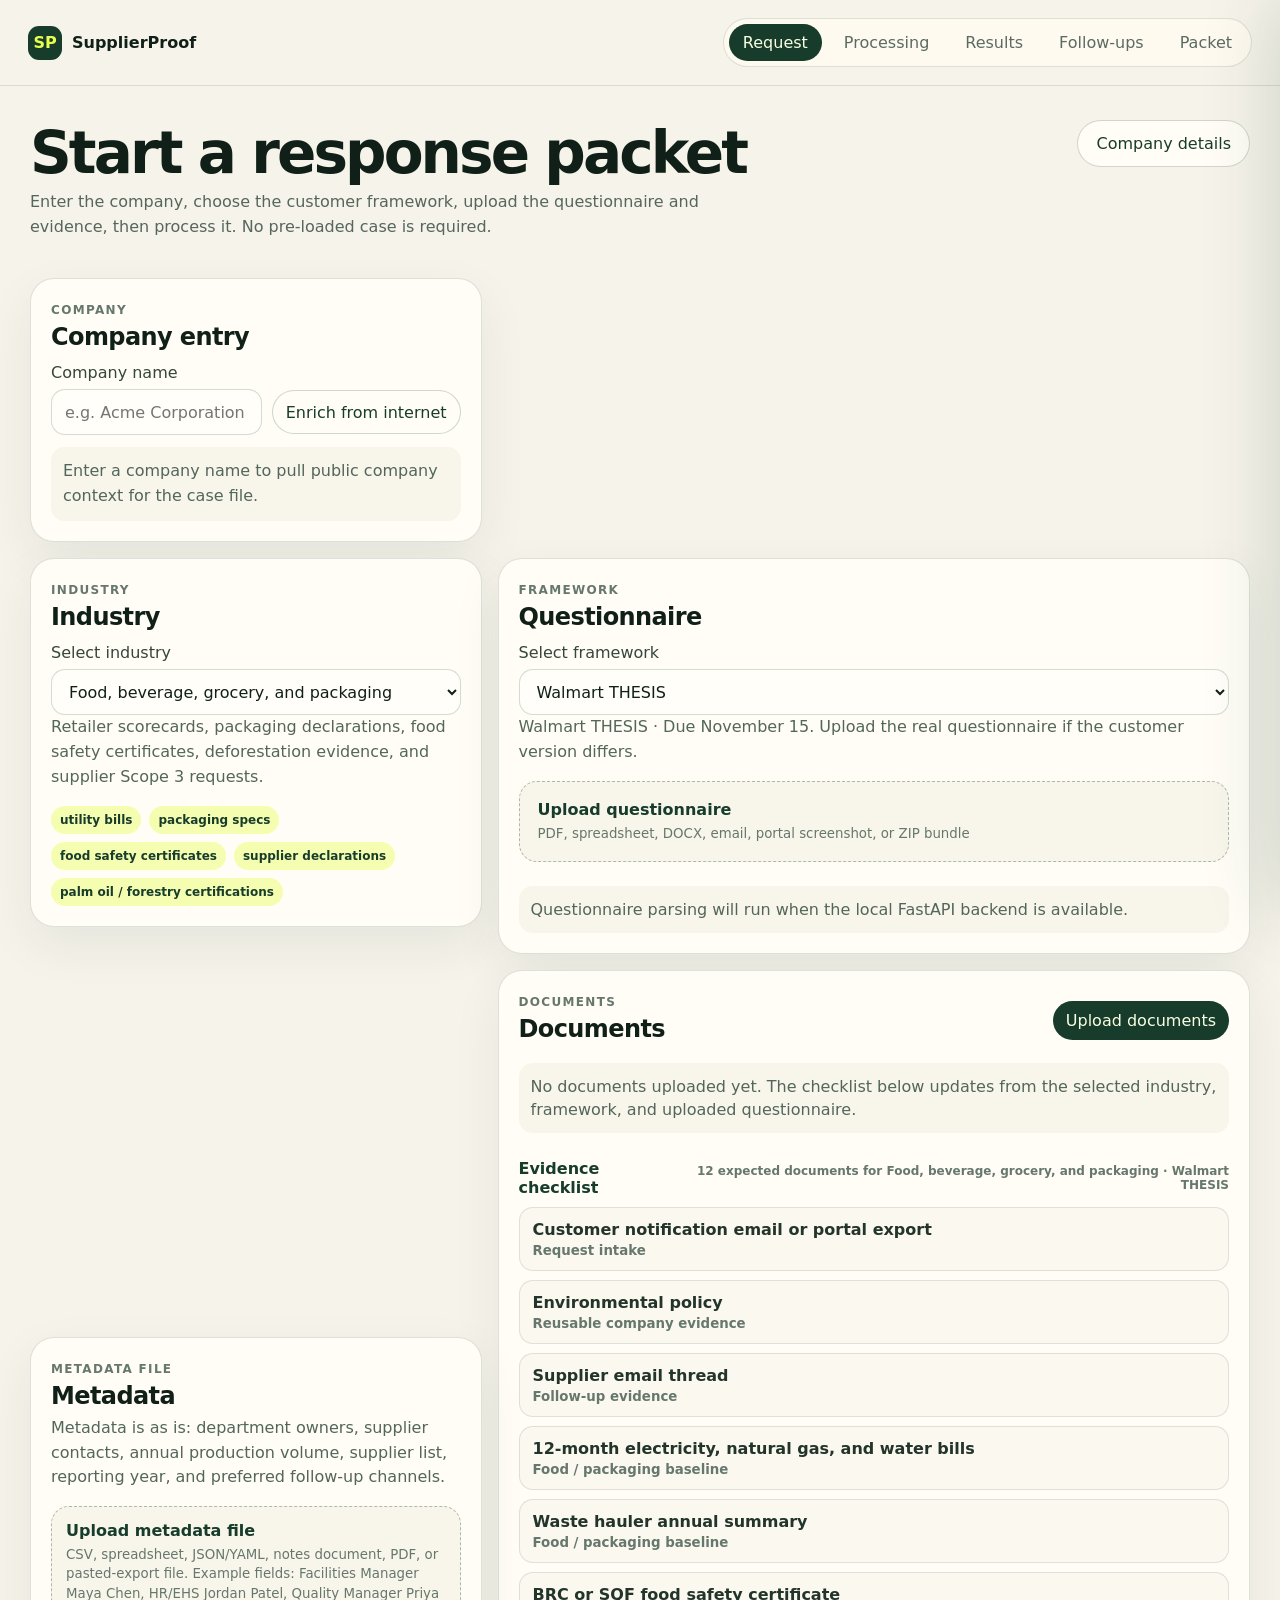
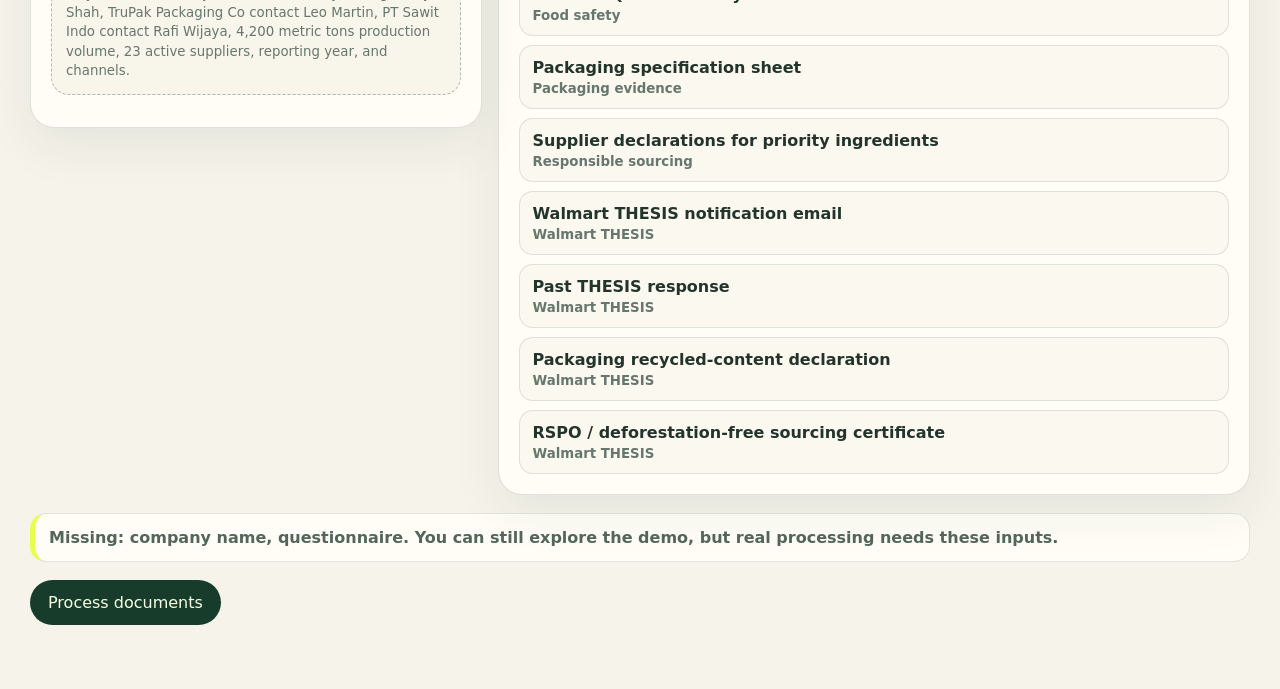
==== commit 9c7e6812: "feat: parse uploaded questionnaires into checklist" ====
--- a/app/index.html
+++ b/app/index.html
@@ -63,6 +63,7 @@
                 <small>PDF, spreadsheet, DOCX, email, portal screenshot, or ZIP bundle</small>
               </label>
               <div id="questionnaire-file-list" class="file-list" aria-live="polite"></div>
+              <div id="questionnaire-parse-status" class="upload-status questionnaire-parse-status" aria-live="polite">Questionnaire parsing will run when the local FastAPI backend is available.</div>
             </section>
 
             <section class="plain-card documents-card">
@@ -447,7 +448,8 @@
         rio: { website: 'riotinto.com', industry: 'Mining, metals, and critical minerals', location: 'Global mining operations', size: 'Large public company', frameworks: 'IRMA, TSM, Copper Mark, CDP, RMI', evidence: 'Site safety, water/tailings, chain of custody, responsible sourcing records', confidence: 'Public-company enrichment · high confidence', summary: 'Mining/metals company with responsible sourcing and site-level evidence workflows.', sources: ['Public website', 'Sustainability report'] }
       };
       const frameworkLabels = {};
-      const uploadState = { questionnaireFiles: [], documentFiles: [], metadataFiles: [] };
+      const API_BASE_URL = localStorage.getItem('supplierproofApiBaseUrl') || 'http://127.0.0.1:8765';
+      const uploadState = { questionnaireFiles: [], documentFiles: [], metadataFiles: [], parsedQuestionnaireRequirements: [], backendRequest: null, questionnaireParseStatus: 'idle' };
       industryCatalog.forEach(industry => industry.frameworks.forEach(f => frameworkLabels[f.id] = f.label));
       function currentCompany(){ return (document.getElementById('company-name')?.value || '').trim() || 'New request company'; }
       function currentIndustry(){ return industryCatalog.find(i => i.id === document.getElementById('industry-select')?.value) || industryCatalog[0]; }
@@ -472,7 +474,7 @@
         const framework = currentFramework();
         const industryRequirements = documentRequirementCatalog[industry.id] || [];
         const frameworkRequirements = documentRequirementCatalog[`${industry.id}:${framework.id}`] || [];
-        return uniqueRequirements([...baseDocumentRequirements, ...industryRequirements, ...frameworkRequirements, ...inferQuestionnaireRequirements()]);
+        return uniqueRequirements([...baseDocumentRequirements, ...industryRequirements, ...frameworkRequirements, ...inferQuestionnaireRequirements(), ...uploadState.parsedQuestionnaireRequirements]);
       }
       function renderDocumentRequirements(){
         const list = document.getElementById('document-requirement-list');
@@ -488,7 +490,44 @@
       function updateCompanyDrawer(data){ document.querySelector('#company-drawer h2').textContent = currentCompany(); Object.entries(data).forEach(([key, value]) => { document.querySelectorAll(`[data-company-field="${key}"]`).forEach(el => el.textContent = Array.isArray(value) ? value.join(', ') : value); }); const sources = document.getElementById('company-sources'); sources.innerHTML = data.sources?.length ? `<b>Sources</b>${data.sources.map(source => `<span>${source}</span>`).join('')}` : 'No public sources found yet.'; }
       function enrichCompany(){ const name = currentCompany(); const key = Object.keys(mockCompanyEnrichment).find(k => name.toLowerCase().includes(k)); const industry = currentIndustry(); const fallback = { website: 'Suggested from public search', industry: industry.label, location: 'Needs confirmation', size: 'Needs confirmation', frameworks: industry.frameworks.slice(0, 3).map(f => f.label).join(', '), evidence: industry.evidence.join(', '), confidence: 'Prototype enrichment · needs confirmation', summary: `${name} was mapped to ${industry.label}. Confirm the public details, then uploaded metadata becomes the source of truth.`, sources: ['Public web search placeholder', 'Industry/framework catalog', 'User-entered company name'] }; const data = { name, ...(mockCompanyEnrichment[key] || fallback) }; document.getElementById('company-enrichment').textContent = `${name} enriched. Review the company details drawer and confirm anything uncertain before processing.`; updateCompanyDrawer(data); updatePacketHeader(); showToast('Company context enriched'); }
       function formatFileSize(bytes){ if(!bytes && bytes !== 0) return 'unknown size'; const units = ['B','KB','MB','GB']; let size = bytes; let unit = 0; while(size >= 1024 && unit < units.length - 1){ size /= 1024; unit += 1; } return `${size.toFixed(size >= 10 || unit === 0 ? 0 : 1)} ${units[unit]}`; }
-      function renderFileList(kind, input){ const files = Array.from(input.files || []); uploadState[kind] = files; const listId = kind === 'questionnaireFiles' ? 'questionnaire-file-list' : kind === 'metadataFiles' ? 'metadata-file-list' : 'document-file-list'; const list = document.getElementById(listId); list.innerHTML = files.length ? files.map(file => `<article><b>${file.name}</b><span>${file.type || 'unknown type'} · ${formatFileSize(file.size)}</span></article>`).join('') : '<p>No file selected.</p>'; if(kind === 'documentFiles') updateUploadStatus(input); if(kind === 'questionnaireFiles') renderDocumentRequirements(); validateIntake(); }
+      function renderFileList(kind, input){ const files = Array.from(input.files || []); uploadState[kind] = files; const listId = kind === 'questionnaireFiles' ? 'questionnaire-file-list' : kind === 'metadataFiles' ? 'metadata-file-list' : 'document-file-list'; const list = document.getElementById(listId); list.innerHTML = files.length ? files.map(file => `<article><b>${file.name}</b><span>${file.type || 'unknown type'} · ${formatFileSize(file.size)}</span></article>`).join('') : '<p>No file selected.</p>'; if(kind === 'documentFiles') updateUploadStatus(input); if(kind === 'questionnaireFiles'){ uploadState.parsedQuestionnaireRequirements = []; renderDocumentRequirements(); uploadQuestionnaireForParsing(files); } validateIntake(); }
+      function setQuestionnaireParseStatus(message){ const status = document.getElementById('questionnaire-parse-status'); uploadState.questionnaireParseStatus = message; if(status) status.textContent = message; }
+      async function ensureBackendRequest(){
+        if(uploadState.backendRequest) return uploadState.backendRequest;
+        const form = new FormData();
+        form.append('company_name', currentCompany());
+        form.append('industry', currentIndustry().id);
+        form.append('framework', currentFramework().id);
+        form.append('tenant_id', 'demo');
+        const response = await fetch(`${API_BASE_URL}/requests`, { method: 'POST', body: form });
+        if(!response.ok) throw new Error(`Request creation failed: ${response.status}`);
+        const data = await response.json();
+        uploadState.backendRequest = data.request;
+        return uploadState.backendRequest;
+      }
+      function applyParsedQuestionnaireRequirements(analysis){
+        const requirements = analysis?.requirements || [];
+        uploadState.parsedQuestionnaireRequirements = requirements.map(item => ({ id: item.id, title: item.title, source: item.source || 'Parsed from uploaded questionnaire' }));
+        renderDocumentRequirements();
+        setQuestionnaireParseStatus(requirements.length ? `Parsed ${analysis.question_count || 0} questionnaire item(s) and added ${requirements.length} evidence requirement(s).` : `Parsed ${analysis?.question_count || 0} questionnaire item(s); no new evidence terms found yet.`);
+      }
+      async function uploadQuestionnaireForParsing(files){
+        if(!files.length){ setQuestionnaireParseStatus('Questionnaire parsing will run when the local FastAPI backend is available.'); return; }
+        setQuestionnaireParseStatus('Parsing questionnaire with local FastAPI backend…');
+        try {
+          const request = await ensureBackendRequest();
+          const form = new FormData();
+          form.append('file', files[0]);
+          const response = await fetch(`${API_BASE_URL}/requests/${request.tenant_id}/${request.request_id}/uploads/questionnaires`, { method: 'POST', body: form });
+          if(!response.ok) throw new Error(`Upload failed: ${response.status}`);
+          const saved = await response.json();
+          applyParsedQuestionnaireRequirements(saved.questionnaire_analysis);
+        } catch (error) {
+          uploadState.parsedQuestionnaireRequirements = [];
+          renderDocumentRequirements();
+          setQuestionnaireParseStatus(`Backend parsing unavailable, using filename-based checklist only. ${error.message}`);
+        }
+      }
       function updateUploadStatus(input){ const status = document.getElementById('document-upload-status'); const count = input.files ? input.files.length : 0; status.textContent = count ? `${count} uploaded document${count === 1 ? '' : 's'} ready to process against the dynamic checklist.` : 'No documents uploaded yet. The checklist below updates from the selected industry, framework, and uploaded questionnaire.'; }
       function validateIntake(){ const status = document.getElementById('intake-status'); if(!status) return true; const missing = []; if(!document.getElementById('company-name').value.trim()) missing.push('company name'); if(!currentIndustry()) missing.push('industry'); if(!currentFramework()) missing.push('framework'); if(!uploadState.questionnaireFiles.length) missing.push('questionnaire'); if(missing.length){ status.textContent = `Missing: ${missing.join(', ')}. You can still explore the demo, but real processing needs these inputs.`; return false; } status.textContent = `Ready to process ${currentCompany()} for ${currentFramework().label}. ${uploadState.documentFiles.length} evidence document(s) and ${uploadState.metadataFiles.length} metadata file(s) attached.`; return true; }
 
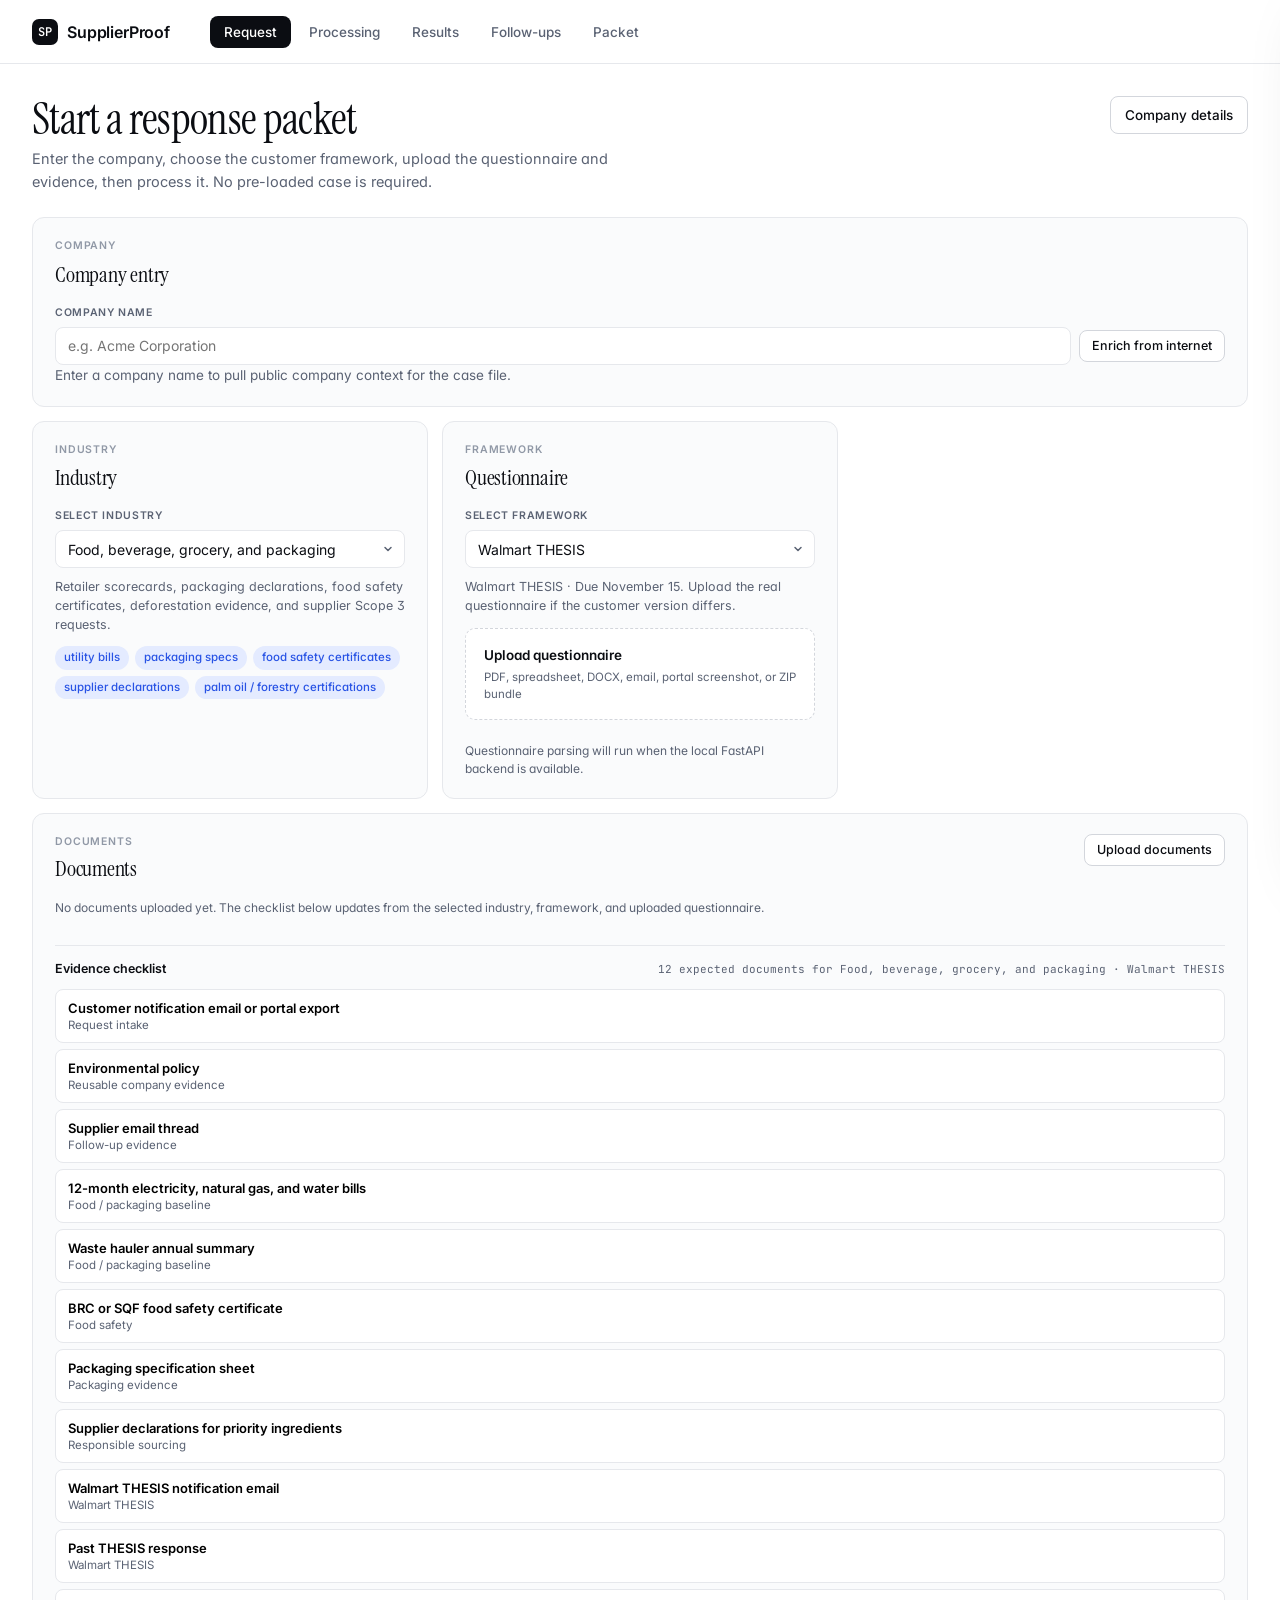
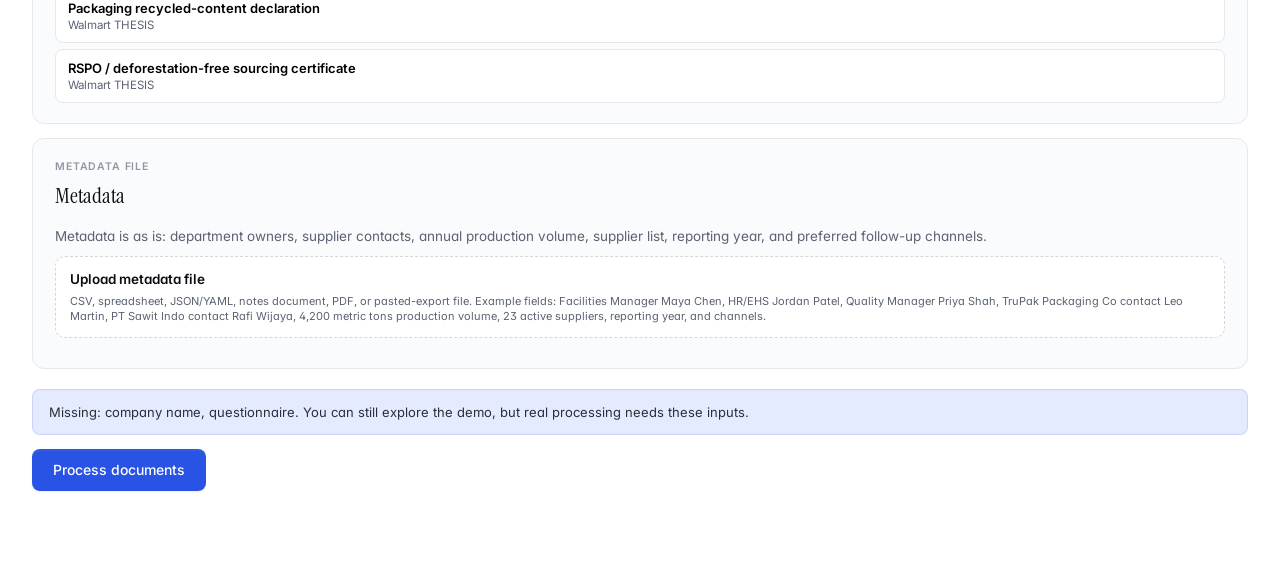
==== commit 775eddea: "feat(app): restyle workspace demo in Crisp aesthetic, drop unused demo/ and styles.css Replace the e" ====
--- a/app/index.html
+++ b/app/index.html
@@ -1,16 +1,819 @@
 <!doctype html>
-<html lang="en">
+<html lang="en" data-theme="crisp">
   <head>
     <meta charset="utf-8" />
     <meta name="viewport" content="width=device-width, initial-scale=1" />
-    <title>SupplierProof</title>
-    <meta name="description" content="SupplierProof workspace for processing Acme Corporation's Walmart THESIS sustainability assessment." />
-    <link rel="stylesheet" href="../styles.css" />
+    <title>SupplierProof — Workspace demo</title>
+    <meta name="description" content="SupplierProof workspace demo: process a Walmart THESIS sustainability assessment from intake to printable response packet." />
+    <link rel="preconnect" href="https://fonts.googleapis.com" />
+    <link rel="preconnect" href="https://fonts.gstatic.com" crossorigin />
+    <link href="https://fonts.googleapis.com/css2?family=Inter:wght@400;500;600;700&family=Instrument+Serif:ital@0;1&family=JetBrains+Mono:wght@400;500;600&display=swap" rel="stylesheet" />
+    <style>
+      :root {
+        --bg:       #ffffff;
+        --bg-2:     #f4f5f7;
+        --paper:    #ffffff;
+        --panel:    #fafbfc;
+        --ink:      #0b0d12;
+        --ink-2:    #2a2f3a;
+        --ink-3:    #5a6273;
+        --ink-4:    #9098a6;
+        --line:     #e6e8ec;
+        --line-2:   #d3d6dc;
+        --line-3:   #f0f1f4;
+        --green:    #0b7a3f;
+        --green-2:  #e3f3ea;
+        --amber:    #b25a09;
+        --amber-2:  #fef0d8;
+        --red:      #b41f1a;
+        --red-2:    #fbe6e3;
+        --blue:     #2853e5;
+        --blue-2:   #e4ebff;
+        --shadow-sm: 0 1px 0 rgba(11,13,18,0.04), 0 2px 6px -2px rgba(11,13,18,0.06);
+        --shadow-md: 0 1px 0 rgba(11,13,18,0.04), 0 14px 30px -16px rgba(11,13,18,0.18);
+      }
+
+      *, *::before, *::after { box-sizing: border-box; }
+
+      html, body { margin: 0; padding: 0; }
+      body {
+        background: var(--bg); color: var(--ink);
+        font-family: 'Inter', system-ui, -apple-system, Segoe UI, sans-serif;
+        font-size: 15px; line-height: 1.5;
+        -webkit-font-smoothing: antialiased;
+        text-rendering: optimizeLegibility;
+        font-feature-settings: 'ss01','cv11';
+      }
+      a { color: inherit; text-decoration: none; }
+      button { font-family: inherit; }
+
+      /* shell */
+      .clean-app { min-height: 100vh; background: var(--bg); }
+      .clean-shell { max-width: 1280px; margin: 0 auto; padding: 0 32px; }
+
+      /* header */
+      .clean-header {
+        position: sticky; top: 0; z-index: 50;
+        background: rgba(255,255,255,0.85);
+        backdrop-filter: saturate(120%) blur(10px);
+        -webkit-backdrop-filter: saturate(120%) blur(10px);
+        border-bottom: 1px solid var(--line);
+        display: flex; align-items: center; gap: 28px;
+        height: 64px;
+        margin: 0 -32px;
+        padding: 0 32px;
+      }
+      .clean-brand {
+        display: inline-flex; align-items: center; gap: 9px;
+        font-weight: 600; font-size: 16px; letter-spacing: -0.01em;
+      }
+      .clean-brand > span:first-child {
+        width: 26px; height: 26px; border-radius: 7px;
+        background: var(--ink); color: #fff;
+        display: inline-flex; align-items: center; justify-content: center;
+        font-family: 'JetBrains Mono', ui-monospace, monospace; font-size: 12px; font-weight: 600;
+      }
+
+      /* page-view tabs */
+      .simple-nav { display: flex; gap: 4px; margin-left: 12px; }
+      .simple-nav button {
+        appearance: none; border: 0; background: transparent;
+        padding: 8px 14px; border-radius: 8px;
+        font-size: 13.5px; font-weight: 500;
+        color: var(--ink-3); cursor: pointer;
+        transition: background .15s ease, color .15s ease;
+      }
+      .simple-nav button:hover { color: var(--ink); background: var(--bg-2); }
+      .simple-nav button.is-active { background: var(--ink); color: #fff; }
+
+      /* main + page transitions */
+      .clean-main { padding: 32px 0 80px; }
+      .clean-page { display: none; }
+      .clean-page.is-active { display: block; }
+
+      /* page heads */
+      .page-title-row {
+        display: flex; justify-content: space-between; align-items: flex-start;
+        gap: 24px; margin-bottom: 24px;
+      }
+      .page-title-row > div { min-width: 0; }
+      .page-title-row h1 {
+        font-family: 'Instrument Serif', 'Times New Roman', serif; font-weight: 400;
+        font-size: 44px; line-height: 1.05; letter-spacing: -0.015em;
+        margin: 0 0 6px;
+      }
+      .page-title-row p {
+        font-size: 14.5px; color: var(--ink-3);
+        max-width: 640px; line-height: 1.55; margin: 0;
+      }
+
+      /* cards */
+      .plain-card {
+        background: var(--panel);
+        border: 1px solid var(--line);
+        border-radius: 12px;
+        padding: 20px 22px;
+      }
+      .plain-card > span:first-child {
+        font-size: 10.5px; text-transform: uppercase; letter-spacing: 0.08em;
+        color: var(--ink-4); font-weight: 600;
+        display: block; margin-bottom: 4px;
+      }
+      .plain-card > h2 {
+        font-family: 'Instrument Serif', serif; font-weight: 400;
+        font-size: 22px; letter-spacing: -0.01em;
+        margin: 0 0 14px;
+      }
+      .plain-card > p { margin: 0; font-size: 13.5px; color: var(--ink-3); line-height: 1.55; }
+
+      /* section head pattern (inside cards) */
+      .section-head {
+        display: flex; justify-content: space-between; align-items: flex-start;
+        gap: 16px; margin-bottom: 14px;
+      }
+      .section-head > div { min-width: 0; flex: 1; }
+      .section-head > div > span:first-child {
+        font-size: 10.5px; text-transform: uppercase; letter-spacing: 0.08em;
+        color: var(--ink-4); font-weight: 600;
+        display: block; margin-bottom: 2px;
+      }
+      .section-head > div > h2 {
+        font-family: 'Instrument Serif', serif; font-weight: 400;
+        font-size: 22px; letter-spacing: -0.01em;
+        margin: 0;
+      }
+      .section-head > b {
+        font-family: 'JetBrains Mono', monospace; font-size: 11.5px;
+        color: var(--ink-3); padding: 4px 10px;
+        background: var(--bg-2); border-radius: 999px; font-weight: 500;
+        flex-shrink: 0; align-self: flex-start;
+      }
+
+      /* form fields */
+      .field-label {
+        display: block; font-size: 10.5px; font-weight: 600;
+        color: var(--ink-3); margin: 0 0 6px;
+        text-transform: uppercase; letter-spacing: 0.06em;
+      }
+      .clean-input {
+        width: 100%; height: 38px;
+        padding: 0 12px;
+        background: #fff;
+        border: 1px solid var(--line);
+        border-radius: 8px;
+        font-family: inherit; font-size: 14px;
+        color: var(--ink);
+        transition: border-color .15s ease, box-shadow .15s ease;
+      }
+      .clean-input:focus {
+        outline: none;
+        border-color: var(--blue);
+        box-shadow: 0 0 0 3px rgba(40,83,229,0.15);
+      }
+      select.clean-input {
+        appearance: none; -webkit-appearance: none;
+        background-image: url("data:image/svg+xml;utf8,<svg xmlns='http://www.w3.org/2000/svg' width='12' height='12' viewBox='0 0 12 12'><path d='M3 4.5l3 3 3-3' stroke='%235a6273' stroke-width='1.5' fill='none' stroke-linecap='round' stroke-linejoin='round'/></svg>");
+        background-repeat: no-repeat;
+        background-position: right 10px center;
+        padding-right: 32px;
+      }
+      .entry-row { display: flex; gap: 8px; align-items: center; }
+      .entry-row .clean-input { flex: 1; }
+
+      .enrichment-note,
+      #industry-copy, #framework-copy {
+        font-size: 12.5px; color: var(--ink-3); margin: 10px 0 0; line-height: 1.5;
+      }
+      .enrichment-state { color: var(--blue); font-weight: 500; }
+
+      .evidence-tags {
+        display: flex; flex-wrap: wrap; gap: 6px; margin-top: 12px;
+      }
+      .evidence-tags span {
+        font-size: 11.5px; padding: 3px 9px; border-radius: 999px;
+        background: var(--blue-2); color: var(--blue); font-weight: 500;
+      }
+
+      /* uploads */
+      .upload-card {
+        position: relative; display: block;
+        border: 1.5px dashed var(--line-2);
+        border-radius: 10px;
+        padding: 16px 18px;
+        background: #fff;
+        cursor: pointer;
+        transition: border-color .15s ease, background .15s ease;
+        margin-top: 12px;
+      }
+      .upload-card:hover { border-color: var(--blue); background: var(--blue-2); }
+      .upload-card b { display: block; font-weight: 600; font-size: 13.5px; }
+      .upload-card small { display: block; font-size: 11.5px; color: var(--ink-3); margin-top: 4px; line-height: 1.5; }
+      .upload-card input[type="file"] {
+        position: absolute; opacity: 0; pointer-events: none; width: 1px; height: 1px;
+      }
+      .upload-card.compact-upload { padding: 12px 14px; margin-top: 10px; }
+      .upload-card.compact-upload small { font-size: 11px; line-height: 1.4; }
+
+      .small-upload {
+        position: relative;
+        display: inline-flex; align-items: center; gap: 6px;
+        padding: 0 12px; height: 32px;
+        border: 1px solid var(--line-2);
+        border-radius: 8px; cursor: pointer;
+        font-size: 12.5px; font-weight: 500; background: #fff;
+        transition: border-color .15s ease, color .15s ease;
+        flex-shrink: 0;
+      }
+      .small-upload:hover { border-color: var(--blue); color: var(--blue); }
+      .small-upload input[type="file"] {
+        position: absolute; opacity: 0; pointer-events: none; width: 1px; height: 1px;
+      }
+
+      .file-list { margin-top: 10px; display: flex; flex-direction: column; gap: 6px; }
+      .file-list article {
+        display: flex; justify-content: space-between; align-items: center; gap: 12px;
+        padding: 8px 12px; background: var(--bg-2);
+        border-radius: 7px; font-size: 12.5px;
+      }
+      .file-list article b { font-weight: 500; color: var(--ink); }
+      .file-list article span { color: var(--ink-3); font-family: 'JetBrains Mono', monospace; font-size: 11px; }
+      .file-list p { font-size: 12px; color: var(--ink-4); margin: 0; padding: 6px 0; }
+
+      .upload-status,
+      .questionnaire-parse-status {
+        font-size: 12px; color: var(--ink-3); margin-top: 12px; line-height: 1.5;
+      }
+
+      .document-checklist-head {
+        display: flex; justify-content: space-between; gap: 12px; align-items: baseline;
+        margin-top: 18px; padding-top: 14px;
+        border-top: 1px solid var(--line);
+        font-size: 12.5px;
+      }
+      .document-checklist-head b { font-weight: 600; }
+      .document-checklist-head span { color: var(--ink-3); font-family: 'JetBrains Mono', monospace; font-size: 11px; }
+
+      .simple-list.document-requirements {
+        margin-top: 10px;
+        display: flex; flex-direction: column; gap: 6px;
+      }
+      .simple-list.document-requirements button {
+        appearance: none; border: 1px solid var(--line);
+        background: #fff; border-radius: 8px;
+        padding: 10px 12px;
+        text-align: left; cursor: pointer;
+        display: flex; flex-direction: column; gap: 2px;
+        font-family: inherit; font-size: 13px;
+        transition: border-color .15s ease, background .15s ease;
+      }
+      .simple-list.document-requirements button:hover {
+        border-color: var(--blue); background: var(--blue-2);
+      }
+      .simple-list.document-requirements button b { font-weight: 600; }
+      .simple-list.document-requirements button small {
+        font-size: 11.5px; color: var(--ink-3);
+      }
+
+      /* buttons */
+      .primary-clean-button {
+        display: inline-flex; align-items: center; justify-content: center; gap: 8px;
+        height: 42px; padding: 0 20px; border-radius: 8px;
+        background: var(--blue); color: #fff;
+        border: 1px solid transparent; cursor: pointer;
+        font-size: 14px; font-weight: 500;
+        box-shadow: 0 1px 0 rgba(255,255,255,0.08) inset, 0 1px 2px rgba(0,0,0,0.06);
+        transition: background .15s ease, transform .08s ease;
+      }
+      .primary-clean-button:hover { background: #1f44c8; }
+      .primary-clean-button:active { transform: translateY(1px); }
+      .primary-clean-button.small { height: 34px; padding: 0 14px; font-size: 13px; }
+
+      .outline-button {
+        display: inline-flex; align-items: center; gap: 8px;
+        height: 38px; padding: 0 14px; border-radius: 8px;
+        background: #fff; color: var(--ink);
+        border: 1px solid var(--line-2); cursor: pointer;
+        font-size: 13.5px; font-weight: 500;
+        transition: border-color .15s ease, background .15s ease;
+      }
+      .outline-button:hover { border-color: var(--ink); background: var(--bg-2); }
+      .outline-button.compact { height: 32px; padding: 0 12px; font-size: 12.5px; }
+
+      /* request page layout */
+      .request-layout {
+        display: grid; grid-template-columns: repeat(3, 1fr);
+        gap: 14px; margin-bottom: 20px;
+      }
+      .request-layout .company-summary { grid-column: 1 / -1; }
+      .request-layout .documents-card { grid-column: 1 / -1; }
+      .request-layout .metadata-card { grid-column: 1 / -1; }
+      .entry-card { /* uses .plain-card */ }
+
+      .intake-status {
+        font-size: 13px; color: var(--ink-2);
+        background: var(--blue-2); border: 1px solid rgba(40,83,229,0.15);
+        padding: 12px 16px; border-radius: 8px;
+        margin-bottom: 14px; line-height: 1.55;
+      }
+
+      /* processing */
+      .processing-clean-layout {
+        display: grid; grid-template-columns: 1.45fr 1fr;
+        gap: 16px; align-items: start;
+      }
+      .trace-card { min-height: 380px; }
+      .agent-feed.clean-feed {
+        margin-top: 4px;
+        background: #0b0d12;
+        color: #f4f5f7;
+        border-radius: 10px;
+        padding: 14px;
+        font-family: 'JetBrains Mono', ui-monospace, monospace;
+        font-size: 12.5px;
+        max-height: 340px;
+        overflow-y: auto;
+        display: flex; flex-direction: column; gap: 8px;
+        border: 1px solid var(--line);
+      }
+      .agent-feed > p { margin: 0; color: rgba(244,245,247,0.55); padding: 6px 4px; }
+      .agent-feed .feed-entry {
+        background: rgba(255,255,255,0.04);
+        padding: 8px 10px;
+        border-radius: 6px;
+        display: flex; flex-direction: column; gap: 3px;
+        border-left: 2px solid var(--blue);
+        animation: feedIn 0.25s ease both;
+      }
+      .agent-feed .feed-entry b { color: #fff; font-weight: 600; font-size: 12.5px; }
+      .agent-feed .feed-entry span { color: rgba(244,245,247,0.72); font-size: 11.5px; }
+      @keyframes feedIn {
+        from { opacity: 0; transform: translateY(4px); }
+        to   { opacity: 1; transform: none; }
+      }
+
+      .progress-card .progress-waiting { display: none; }
+      .progress-card.is-waiting .progress-waiting { display: block; }
+      .progress-card.is-waiting .progress-panel { display: none; }
+      .progress-waiting {
+        font-size: 13.5px; color: var(--ink-3); margin: 0 0 14px;
+        padding: 14px; background: var(--bg-2); border-radius: 8px; line-height: 1.55;
+      }
+
+      .progress-panel { display: block; }
+      .progress-summary {
+        font-size: 13.5px; color: var(--ink-2); margin: 0 0 14px;
+        padding: 12px 14px; background: var(--green-2); color: var(--green);
+        border-radius: 8px; font-weight: 500;
+      }
+      .progress-stats {
+        display: grid; grid-template-columns: repeat(3, 1fr);
+        gap: 8px; margin-bottom: 16px;
+      }
+      .progress-stats > div {
+        background: #fff;
+        border: 1px solid var(--line);
+        border-radius: 8px;
+        padding: 10px 12px;
+        text-align: center;
+      }
+      .progress-stats b {
+        display: block; font-size: 22px; font-weight: 600;
+        letter-spacing: -0.015em; line-height: 1.1;
+      }
+      .progress-stats small {
+        font-size: 10.5px; color: var(--ink-3);
+        text-transform: uppercase; letter-spacing: 0.06em; font-weight: 500;
+        margin-top: 2px; display: block;
+      }
+      .progress-list {
+        display: flex; flex-direction: column; gap: 4px;
+        margin-bottom: 14px; max-height: 220px; overflow-y: auto;
+      }
+      .progress-row {
+        display: flex; justify-content: space-between; gap: 12px;
+        padding: 7px 10px; border-radius: 6px;
+        font-size: 12.5px; line-height: 1.4;
+      }
+      .progress-row > span { font-weight: 500; }
+      .progress-row > b { font-weight: 600; font-size: 11.5px; }
+      .progress-row.answered { background: var(--green-2); color: var(--green); }
+      .progress-row.needs-review { background: var(--amber-2); color: var(--amber); }
+      .progress-row.missing { background: var(--red-2); color: var(--red); }
+
+      /* results */
+      .results-page .results-populated { display: none; }
+      .results-page.has-results .empty-results { display: none; }
+      .results-page.has-results .results-populated { display: block; }
+      .empty-results { text-align: center; padding: 56px 24px; }
+      .empty-results h2 { margin-bottom: 6px; }
+      .empty-results p { font-size: 14px; color: var(--ink-3); margin: 0 auto 20px; max-width: 480px; line-height: 1.55; }
+
+      .result-metrics {
+        display: grid; grid-template-columns: repeat(4, 1fr);
+        gap: 12px; margin-bottom: 20px;
+      }
+      .result-metrics article {
+        background: var(--panel);
+        border: 1px solid var(--line);
+        border-radius: 10px;
+        padding: 14px 16px;
+      }
+      .result-metrics b {
+        display: block; font-size: 20px; font-weight: 600;
+        letter-spacing: -0.015em; line-height: 1.2;
+      }
+      .result-metrics span {
+        display: block; font-size: 11px; color: var(--ink-3);
+        text-transform: uppercase; letter-spacing: 0.06em;
+        margin-top: 4px; font-weight: 500;
+      }
+
+      .results-layout {
+        display: grid; grid-template-columns: 1.4fr 1fr;
+        gap: 18px; align-items: start;
+      }
+      .results-main-column { display: flex; flex-direction: column; gap: 14px; min-width: 0; }
+
+      .spotlight-results {
+        display: grid; grid-template-columns: 1fr 1fr;
+        gap: 10px;
+      }
+      .result-card {
+        appearance: none; text-align: left;
+        background: var(--panel);
+        border: 1px solid var(--line);
+        border-radius: 10px;
+        padding: 14px 16px;
+        cursor: pointer;
+        font-family: inherit;
+        transition: border-color .15s ease, background .15s ease, transform .08s ease;
+      }
+      .result-card > span:first-child {
+        font-size: 10.5px; font-weight: 600;
+        text-transform: uppercase; letter-spacing: 0.06em;
+        padding: 3px 9px; border-radius: 999px;
+        display: inline-block;
+      }
+      .result-card.answered > span:first-child { background: var(--green-2); color: var(--green); }
+      .result-card.review > span:first-child { background: var(--amber-2); color: var(--amber); }
+      .result-card.missing > span:first-child { background: var(--red-2); color: var(--red); }
+      .result-card h2 {
+        font-family: 'Inter', sans-serif; font-weight: 600;
+        font-size: 15px; letter-spacing: -0.01em;
+        margin: 10px 0 4px;
+      }
+      .result-card p { margin: 0; font-size: 12.5px; color: var(--ink-3); line-height: 1.5; }
+      .result-card:hover { border-color: var(--ink-4); background: #fff; }
+      .result-card:active { transform: translateY(1px); }
+      .result-card.is-selected { border-color: var(--blue); background: var(--blue-2); }
+      .result-card.is-selected p { color: var(--ink-2); }
+
+      .all-items {
+        background: var(--panel); border: 1px solid var(--line);
+        border-radius: 10px; padding: 14px 16px;
+      }
+      .all-items summary {
+        cursor: pointer; font-weight: 600; font-size: 13.5px;
+        list-style: none; display: flex; justify-content: space-between; align-items: center;
+      }
+      .all-items summary::-webkit-details-marker { display: none; }
+      .all-items summary::after { content: '⌄'; color: var(--ink-3); font-size: 14px; }
+      .all-items[open] summary::after { content: '⌃'; }
+
+      .all-kpi-list {
+        display: grid; grid-template-columns: repeat(2, 1fr);
+        gap: 6px; margin-top: 12px;
+      }
+      .all-kpi-list button {
+        appearance: none; border: 1px solid var(--line);
+        background: #fff; border-radius: 8px;
+        padding: 9px 12px; cursor: pointer;
+        display: flex; justify-content: space-between; align-items: center;
+        gap: 12px; font-family: inherit; font-size: 12.5px;
+        transition: border-color .15s ease;
+      }
+      .all-kpi-list button:hover { border-color: var(--blue); }
+      .all-kpi-list button > span { font-weight: 500; color: var(--ink); }
+      .all-kpi-list button > b {
+        font-size: 10.5px; padding: 2px 8px; border-radius: 999px;
+        background: var(--bg-2); color: var(--ink-3); font-weight: 600;
+        text-transform: capitalize; letter-spacing: 0.01em; white-space: nowrap;
+      }
+
+      .screen-reader-hooks { position: absolute; left: -9999px; width: 1px; height: 1px; overflow: hidden; }
+
+      .result-detail {
+        position: sticky; top: 84px;
+      }
+      .result-detail section {
+        margin-top: 14px; padding-top: 12px;
+        border-top: 1px solid var(--line);
+      }
+      .result-detail section b {
+        display: block; font-size: 10.5px; font-weight: 600;
+        color: var(--ink-3); text-transform: uppercase; letter-spacing: 0.06em;
+        margin-bottom: 8px;
+      }
+      .result-detail section p { margin: 0 0 8px; font-size: 13px; line-height: 1.6; color: var(--ink-2); }
+
+      /* follow-ups */
+      .followup-clean-layout {
+        display: grid; grid-template-columns: 1.5fr 1fr;
+        gap: 18px; align-items: start;
+      }
+      .followup-list-clean { display: flex; flex-direction: column; gap: 10px; }
+      .followup-card {
+        background: var(--panel);
+        border: 1px solid var(--line);
+        border-radius: 12px;
+        overflow: hidden;
+        transition: border-color .15s ease;
+      }
+      .followup-card.is-open { border-color: var(--blue); background: #fff; }
+      .followup-head {
+        display: flex; justify-content: space-between; align-items: flex-start;
+        gap: 14px; padding: 16px 18px;
+      }
+      .followup-head > div { min-width: 0; flex: 1; }
+      .followup-head h2 {
+        font-family: 'Inter', sans-serif; font-weight: 600;
+        font-size: 15.5px; letter-spacing: -0.01em;
+        margin: 0 0 4px;
+      }
+      .followup-head p { margin: 0; font-size: 12.5px; color: var(--ink-3); }
+      .followup-meta { display: flex; gap: 10px; margin-top: 10px; font-size: 11.5px; align-items: center; flex-wrap: wrap; }
+      .followup-meta span { color: var(--ink-3); }
+      .impact-badge {
+        font-size: 10.5px; font-weight: 600;
+        padding: 2px 8px; border-radius: 999px;
+        text-transform: uppercase; letter-spacing: 0.04em;
+      }
+      .impact-badge.high { background: var(--red-2); color: var(--red); }
+      .impact-badge.medium { background: var(--amber-2); color: var(--amber); }
+      .impact-badge.low { background: var(--bg-2); color: var(--ink-3); }
+
+      .followup-head [data-action="toggle-draft"] {
+        appearance: none; border: 1px solid var(--line);
+        background: #fff; border-radius: 8px;
+        width: 32px; height: 32px;
+        cursor: pointer; color: var(--ink-3);
+        font-size: 14px; line-height: 1;
+        flex-shrink: 0;
+        transition: border-color .15s ease, color .15s ease;
+      }
+      .followup-head [data-action="toggle-draft"]:hover { border-color: var(--blue); color: var(--blue); }
+
+      .draft-email {
+        display: none;
+        padding: 16px 18px 18px;
+        background: #fff;
+        border-top: 1px solid var(--line);
+      }
+      .followup-card.is-open .draft-email { display: block; }
+      .draft-email h3 {
+        font-family: 'Inter', sans-serif; font-weight: 600; font-size: 11px;
+        text-transform: uppercase; letter-spacing: 0.06em; color: var(--ink-4);
+        margin: 0 0 10px;
+      }
+      .draft-email > b { font-weight: 600; font-size: 13.5px; display: block; margin-bottom: 10px; }
+      .draft-email pre {
+        background: var(--bg-2); border-radius: 8px;
+        padding: 12px 14px; font-family: inherit; font-size: 12.5px;
+        white-space: pre-wrap; word-wrap: break-word;
+        margin: 0 0 12px; line-height: 1.55; color: var(--ink-2);
+      }
+      .draft-email > p { font-size: 12px; color: var(--ink-3); margin: 0 0 12px; line-height: 1.5; }
+      .action-row { display: flex; gap: 8px; flex-wrap: wrap; }
+      .followup-cta {
+        appearance: none; border: 1px solid transparent;
+        height: 36px; padding: 0 14px; border-radius: 8px;
+        background: var(--blue); color: #fff;
+        cursor: pointer; font-size: 13px; font-weight: 500;
+        font-family: inherit;
+        transition: background .15s ease, border-color .15s ease;
+      }
+      .followup-cta:hover { background: #1f44c8; }
+      .followup-cta.secondary {
+        background: #fff; color: var(--ink);
+        border-color: var(--line-2);
+      }
+      .followup-cta.secondary:hover { border-color: var(--ink); background: var(--bg-2); }
+
+      .reuse-card h2 {
+        font-family: 'Instrument Serif', serif; font-weight: 400;
+        font-size: 22px; letter-spacing: -0.01em;
+        margin: 0 0 14px;
+      }
+      .reuse-card article {
+        padding: 12px 0;
+        border-top: 1px solid var(--line);
+      }
+      .reuse-card article:first-of-type { border-top: 0; padding-top: 0; }
+      .reuse-card article b { display: block; font-weight: 600; font-size: 13.5px; margin-bottom: 4px; }
+      .reuse-card article p { margin: 0 0 6px; font-size: 12.5px; color: var(--ink-3); line-height: 1.55; }
+      .reuse-card article small {
+        font-size: 11px; color: var(--blue);
+        font-family: 'JetBrains Mono', monospace; font-weight: 500;
+        display: inline-block; padding: 3px 8px; background: var(--blue-2); border-radius: 999px;
+      }
+
+      /* packet */
+      .packet-page { padding-top: 4px; }
+      .packet-toolbar {
+        display: flex; justify-content: space-between; align-items: center;
+        gap: 18px; margin-bottom: 18px;
+        padding: 12px 16px;
+        background: var(--bg-2); border-radius: 10px;
+      }
+      .packet-toolbar > span {
+        font-size: 12px; color: var(--ink-3);
+        text-transform: uppercase; letter-spacing: 0.06em; font-weight: 600;
+      }
+
+      .packet-doc {
+        background: #fff;
+        border: 1px solid var(--line);
+        border-radius: 12px;
+        padding: 52px 60px;
+        box-shadow: var(--shadow-sm);
+        max-width: 920px;
+        margin: 0 auto;
+      }
+      .packet-doc-header {
+        border-bottom: 2px solid var(--ink);
+        padding-bottom: 18px; margin-bottom: 28px;
+      }
+      .packet-doc-header h1 {
+        font-family: 'Instrument Serif', serif; font-weight: 400;
+        font-size: 32px; letter-spacing: -0.015em;
+        margin: 0 0 6px; line-height: 1.2;
+      }
+      .packet-doc-header p {
+        font-family: 'JetBrains Mono', monospace; font-size: 11.5px;
+        color: var(--ink-3); margin: 0;
+      }
+      .packet-doc h2 {
+        font-family: 'Inter', sans-serif; font-weight: 600;
+        font-size: 12px; text-transform: uppercase; letter-spacing: 0.08em;
+        color: var(--ink-3); margin: 32px 0 14px;
+      }
+      .packet-doc section:first-of-type h2 { margin-top: 0; }
+
+      .packet-table {
+        border: 1px solid var(--line); border-radius: 10px; overflow: hidden;
+      }
+      .packet-table-row {
+        display: grid;
+        grid-template-columns: 1.1fr 1.7fr 1.2fr;
+        gap: 14px;
+        padding: 12px 14px;
+        border-top: 1px solid var(--line);
+        font-size: 13px; line-height: 1.5;
+        align-items: center;
+      }
+      .packet-table-row:first-child { border-top: 0; }
+      .packet-table-row.head {
+        background: var(--bg-2);
+        font-size: 10.5px; text-transform: uppercase; letter-spacing: 0.06em;
+        font-weight: 600;
+      }
+      .packet-table-row.head b { font-weight: 600; color: var(--ink-3); }
+      .packet-table-row > span:first-child { font-weight: 600; color: var(--ink); }
+      .packet-table-row > b { font-weight: 600; font-size: 12px; }
+      .packet-table-row.ready b { color: var(--green); }
+      .packet-table-row.yellow { background: rgba(254,240,216,0.4); }
+      .packet-table-row.yellow b { color: var(--amber); }
+      .packet-table-row.red { background: rgba(251,230,227,0.4); }
+      .packet-table-row.red b { color: var(--red); }
+
+      .packet-checklist, .waiting-list {
+        list-style: none; padding: 0; margin: 0;
+        display: flex; flex-direction: column; gap: 6px;
+      }
+      .packet-checklist li, .waiting-list li {
+        padding: 10px 14px;
+        background: var(--bg-2);
+        border-radius: 8px;
+        font-size: 13px; line-height: 1.5;
+      }
+      .waiting-list li b { font-weight: 600; color: var(--ink); }
+
+      /* company drawer */
+      .company-drawer {
+        position: fixed; top: 0; right: -520px; bottom: 0;
+        width: 480px; max-width: 92vw;
+        background: #fff;
+        border-left: 1px solid var(--line);
+        padding: 28px 30px;
+        z-index: 200;
+        overflow-y: auto;
+        transition: right .3s cubic-bezier(0.32, 0.72, 0.32, 1);
+        box-shadow: -24px 0 60px -20px rgba(0,0,0,0.18);
+      }
+      body.drawer-open .company-drawer { right: 0; }
+      .drawer-close {
+        position: absolute; top: 14px; right: 16px;
+        appearance: none; border: 1px solid var(--line);
+        background: #fff; border-radius: 999px;
+        width: 32px; height: 32px;
+        cursor: pointer; font-size: 18px; color: var(--ink-3); line-height: 1;
+        transition: border-color .15s ease, color .15s ease;
+      }
+      .drawer-close:hover { border-color: var(--ink); color: var(--ink); }
+      .company-drawer h2 {
+        font-family: 'Instrument Serif', serif; font-weight: 400;
+        font-size: 30px; letter-spacing: -0.015em;
+        margin: 0 0 6px; padding-right: 40px;
+      }
+      .company-drawer > p {
+        font-size: 12.5px; color: var(--ink-3);
+        margin: 0 0 22px;
+      }
+      .company-drawer dl {
+        display: grid; grid-template-columns: 130px 1fr;
+        gap: 10px 16px; margin: 0 0 20px;
+        font-size: 13px;
+      }
+      .company-drawer dt {
+        color: var(--ink-3); font-weight: 500;
+        text-transform: uppercase; letter-spacing: 0.04em; font-size: 11px;
+        padding-top: 1px;
+      }
+      .company-drawer dd { margin: 0; color: var(--ink); line-height: 1.5; }
+      .company-sources {
+        font-size: 12.5px; padding: 14px 16px;
+        background: var(--bg-2); border-radius: 10px;
+        margin-bottom: 18px;
+      }
+      .company-sources b {
+        display: block; font-size: 10.5px; text-transform: uppercase; letter-spacing: 0.06em;
+        color: var(--ink-3); margin-bottom: 8px; font-weight: 600;
+      }
+      .company-sources span {
+        display: block; font-size: 12.5px; padding: 3px 0; color: var(--ink-2);
+      }
+      .drawer-note {
+        font-size: 12px; color: var(--ink-2); line-height: 1.55;
+        padding: 14px 16px; background: var(--blue-2);
+        border-radius: 10px; margin: 0;
+      }
+      .drawer-backdrop {
+        position: fixed; inset: 0;
+        background: rgba(11,13,18,0.4);
+        z-index: 199;
+        opacity: 0; pointer-events: none;
+        transition: opacity .3s ease;
+      }
+      body.drawer-open .drawer-backdrop { opacity: 1; pointer-events: auto; }
+
+      /* toast */
+      .demo-toast {
+        position: fixed; bottom: 28px; left: 50%;
+        transform: translate(-50%, 16px);
+        background: var(--ink); color: #fff;
+        padding: 11px 20px; border-radius: 999px;
+        font-size: 13px; font-weight: 500;
+        z-index: 300;
+        opacity: 0; pointer-events: none;
+        transition: opacity .25s ease, transform .25s ease;
+        box-shadow: 0 14px 30px -6px rgba(0,0,0,0.25);
+      }
+      .demo-toast.show { opacity: 1; transform: translate(-50%, 0); }
+
+      /* print */
+      @media print {
+        body { background: #fff !important; }
+        .clean-header, .packet-toolbar, .company-drawer, .drawer-backdrop, .demo-toast { display: none !important; }
+        .clean-page { display: none !important; }
+        .clean-page[data-view="packet"] { display: block !important; }
+        .packet-doc { box-shadow: none; border: none; padding: 0; max-width: none; }
+        .clean-shell { padding: 0; max-width: none; }
+        .clean-main { padding: 0; }
+      }
+
+      /* responsive */
+      @media (max-width: 980px) {
+        .clean-header { gap: 16px; padding: 0 20px; margin: 0 -20px; }
+        .clean-shell { padding: 0 20px; }
+        .simple-nav { overflow-x: auto; }
+        .request-layout, .processing-clean-layout, .results-layout,
+        .followup-clean-layout, .spotlight-results, .all-kpi-list, .result-metrics {
+          grid-template-columns: 1fr;
+        }
+        .result-detail { position: static; }
+        .progress-stats { grid-template-columns: repeat(3, 1fr); }
+        .packet-doc { padding: 28px 22px; }
+        .packet-table-row { grid-template-columns: 1fr; }
+        .packet-table-row.head { display: none; }
+        .page-title-row { flex-direction: column; align-items: flex-start; }
+        .page-title-row h1 { font-size: 32px; }
+      }
+    </style>
   </head>
   <body class="clean-app">
     <div class="clean-shell">
       <header class="clean-header">
-        <a class="clean-brand" href="../index.html"><span>SP</span>SupplierProof</a>
+        <a class="clean-brand" href="../index.html"><span>SP</span><span>SupplierProof</span></a>
         <nav class="simple-nav" aria-label="Workspace pages">
           <button class="is-active" type="button" data-jump="request">Request</button>
           <button type="button" data-jump="processing">Processing</button>
@@ -492,6 +1295,15 @@
       function formatFileSize(bytes){ if(!bytes && bytes !== 0) return 'unknown size'; const units = ['B','KB','MB','GB']; let size = bytes; let unit = 0; while(size >= 1024 && unit < units.length - 1){ size /= 1024; unit += 1; } return `${size.toFixed(size >= 10 || unit === 0 ? 0 : 1)} ${units[unit]}`; }
       function renderFileList(kind, input){ const files = Array.from(input.files || []); uploadState[kind] = files; const listId = kind === 'questionnaireFiles' ? 'questionnaire-file-list' : kind === 'metadataFiles' ? 'metadata-file-list' : 'document-file-list'; const list = document.getElementById(listId); list.innerHTML = files.length ? files.map(file => `<article><b>${file.name}</b><span>${file.type || 'unknown type'} · ${formatFileSize(file.size)}</span></article>`).join('') : '<p>No file selected.</p>'; if(kind === 'documentFiles') updateUploadStatus(input); if(kind === 'questionnaireFiles'){ uploadState.parsedQuestionnaireRequirements = []; renderDocumentRequirements(); uploadQuestionnaireForParsing(files); } validateIntake(); }
       function setQuestionnaireParseStatus(message){ const status = document.getElementById('questionnaire-parse-status'); uploadState.questionnaireParseStatus = message; if(status) status.textContent = message; }
+      async function fetchWithTimeout(url, options = {}, timeoutMs = 4500){
+        const controller = new AbortController();
+        const timeout = setTimeout(() => controller.abort(new Error('Parsing timed out')), timeoutMs);
+        try {
+          return await fetch(url, { ...options, signal: controller.signal });
+        } finally {
+          clearTimeout(timeout);
+        }
+      }
       async function ensureBackendRequest(){
         if(uploadState.backendRequest) return uploadState.backendRequest;
         const form = new FormData();
@@ -499,7 +1311,7 @@
         form.append('industry', currentIndustry().id);
         form.append('framework', currentFramework().id);
         form.append('tenant_id', 'demo');
-        const response = await fetch(`${API_BASE_URL}/requests`, { method: 'POST', body: form });
+        const response = await fetchWithTimeout(`${API_BASE_URL}/requests`, { method: 'POST', body: form });
         if(!response.ok) throw new Error(`Request creation failed: ${response.status}`);
         const data = await response.json();
         uploadState.backendRequest = data.request;
@@ -518,7 +1330,7 @@
           const request = await ensureBackendRequest();
           const form = new FormData();
           form.append('file', files[0]);
-          const response = await fetch(`${API_BASE_URL}/requests/${request.tenant_id}/${request.request_id}/uploads/questionnaires`, { method: 'POST', body: form });
+          const response = await fetchWithTimeout(`${API_BASE_URL}/requests/${request.tenant_id}/${request.request_id}/uploads/questionnaires`, { method: 'POST', body: form }, 9000);
           if(!response.ok) throw new Error(`Upload failed: ${response.status}`);
           const saved = await response.json();
           applyParsedQuestionnaireRequirements(saved.questionnaire_analysis);
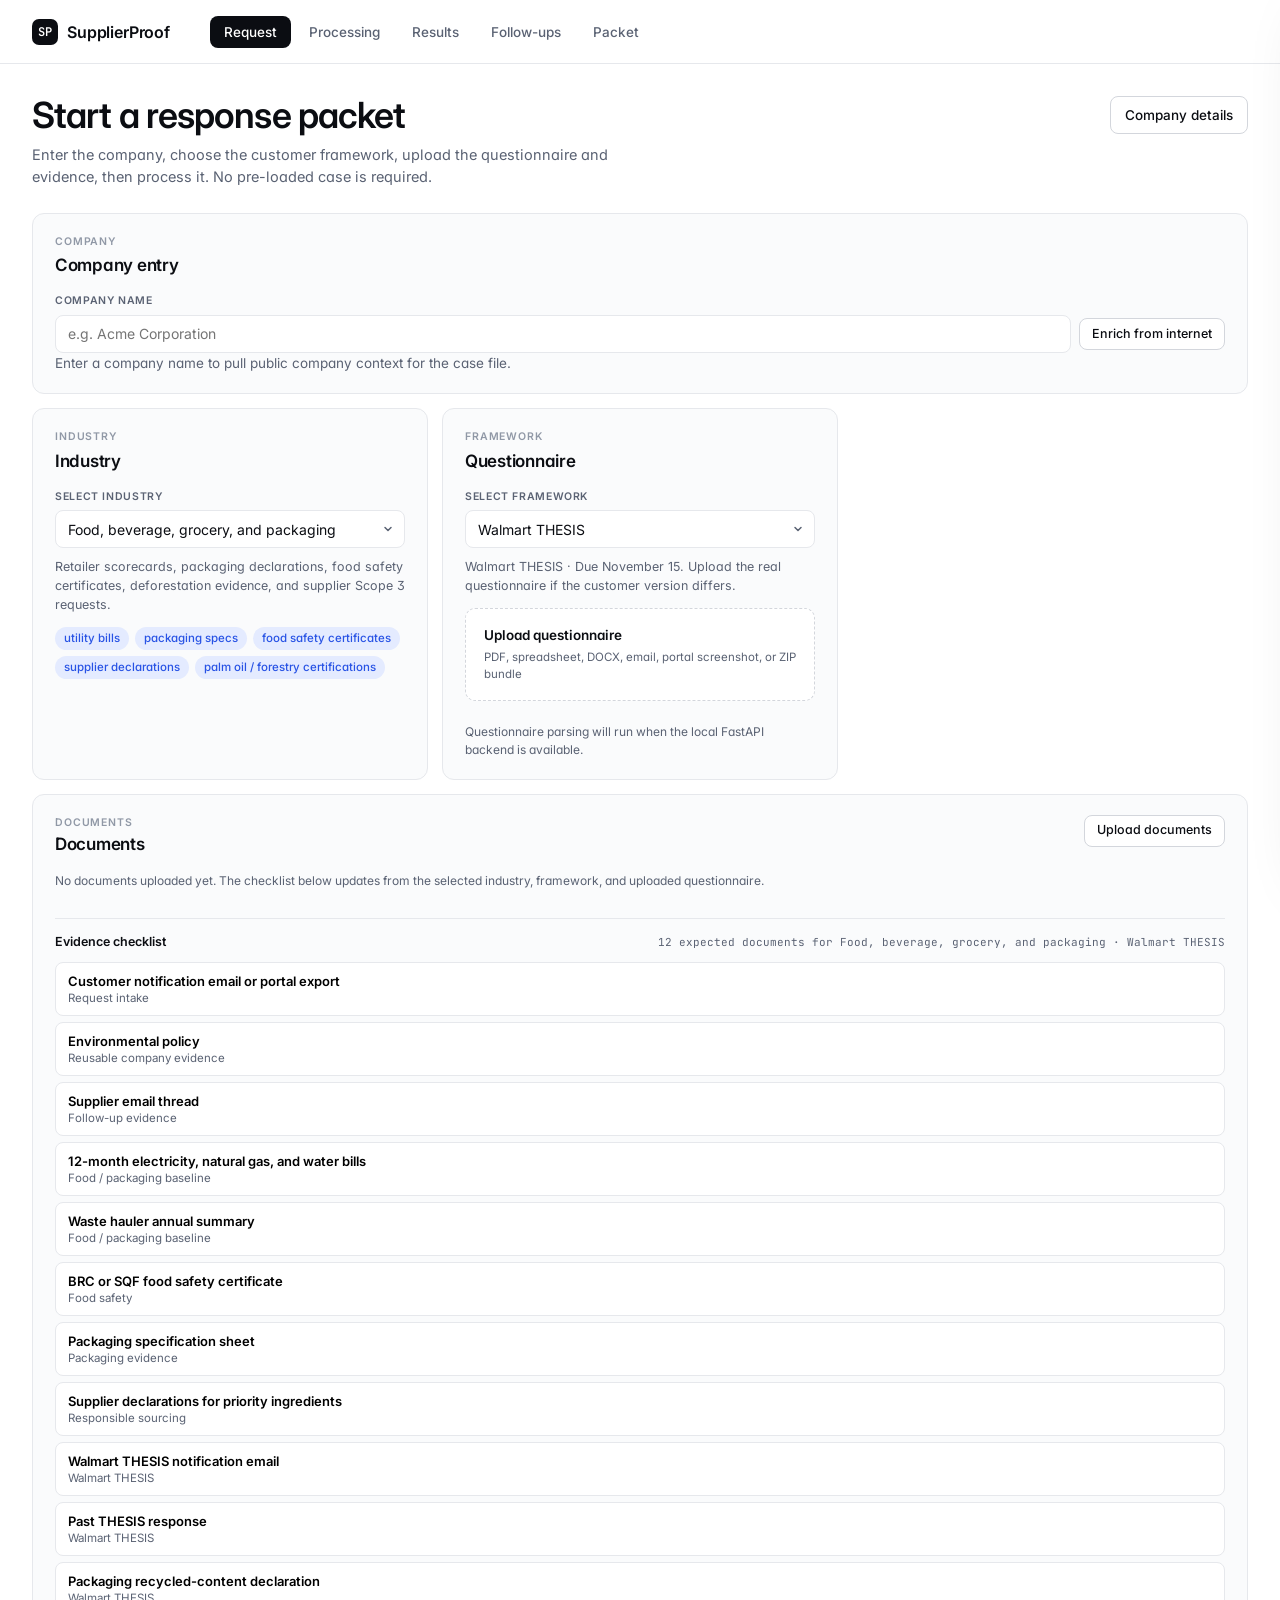
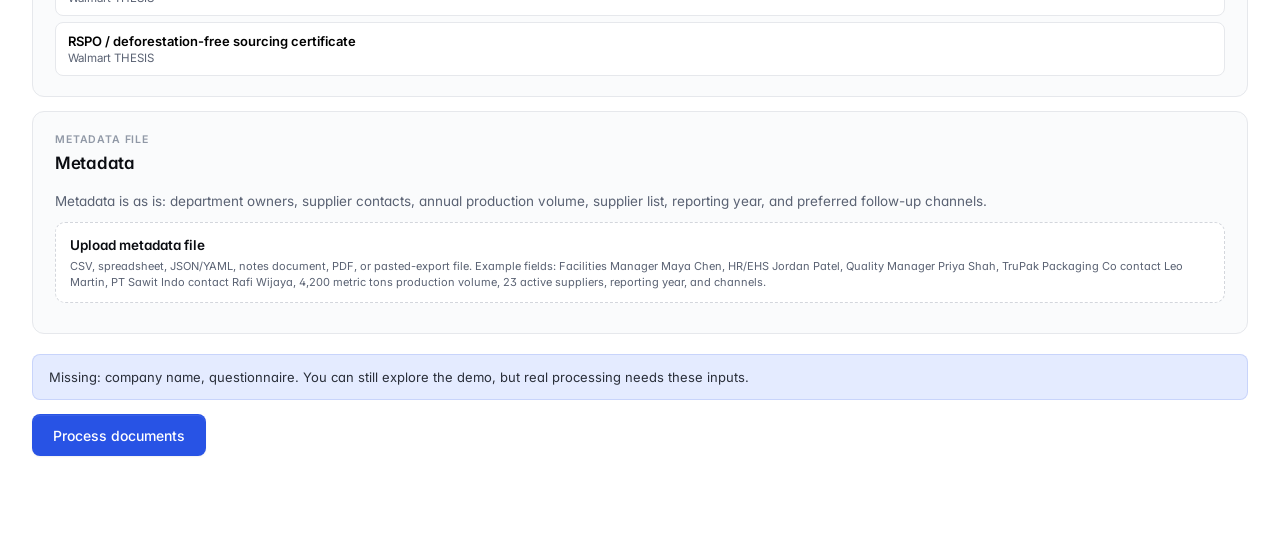
==== commit c2af319a: "fix(app): use Inter 600 for headlines, matching the landing's Crisp typography The landing's Crisp t" ====
--- a/app/index.html
+++ b/app/index.html
@@ -98,9 +98,9 @@
       }
       .page-title-row > div { min-width: 0; }
       .page-title-row h1 {
-        font-family: 'Instrument Serif', 'Times New Roman', serif; font-weight: 400;
-        font-size: 44px; line-height: 1.05; letter-spacing: -0.015em;
-        margin: 0 0 6px;
+        font-family: 'Inter', system-ui, sans-serif; font-weight: 600;
+        font-size: 36px; line-height: 1.1; letter-spacing: -0.025em;
+        margin: 0 0 8px;
       }
       .page-title-row p {
         font-size: 14.5px; color: var(--ink-3);
@@ -120,8 +120,8 @@
         display: block; margin-bottom: 4px;
       }
       .plain-card > h2 {
-        font-family: 'Instrument Serif', serif; font-weight: 400;
-        font-size: 22px; letter-spacing: -0.01em;
+        font-family: 'Inter', system-ui, sans-serif; font-weight: 600;
+        font-size: 17px; letter-spacing: -0.015em;
         margin: 0 0 14px;
       }
       .plain-card > p { margin: 0; font-size: 13.5px; color: var(--ink-3); line-height: 1.55; }
@@ -138,8 +138,8 @@
         display: block; margin-bottom: 2px;
       }
       .section-head > div > h2 {
-        font-family: 'Instrument Serif', serif; font-weight: 400;
-        font-size: 22px; letter-spacing: -0.01em;
+        font-family: 'Inter', system-ui, sans-serif; font-weight: 600;
+        font-size: 17px; letter-spacing: -0.015em;
         margin: 0;
       }
       .section-head > b {
@@ -600,8 +600,8 @@
       .followup-cta.secondary:hover { border-color: var(--ink); background: var(--bg-2); }
 
       .reuse-card h2 {
-        font-family: 'Instrument Serif', serif; font-weight: 400;
-        font-size: 22px; letter-spacing: -0.01em;
+        font-family: 'Inter', system-ui, sans-serif; font-weight: 600;
+        font-size: 17px; letter-spacing: -0.015em;
         margin: 0 0 14px;
       }
       .reuse-card article {
@@ -644,8 +644,8 @@
         padding-bottom: 18px; margin-bottom: 28px;
       }
       .packet-doc-header h1 {
-        font-family: 'Instrument Serif', serif; font-weight: 400;
-        font-size: 32px; letter-spacing: -0.015em;
+        font-family: 'Inter', system-ui, sans-serif; font-weight: 600;
+        font-size: 28px; letter-spacing: -0.025em;
         margin: 0 0 6px; line-height: 1.2;
       }
       .packet-doc-header p {
@@ -721,9 +721,9 @@
       }
       .drawer-close:hover { border-color: var(--ink); color: var(--ink); }
       .company-drawer h2 {
-        font-family: 'Instrument Serif', serif; font-weight: 400;
-        font-size: 30px; letter-spacing: -0.015em;
-        margin: 0 0 6px; padding-right: 40px;
+        font-family: 'Inter', system-ui, sans-serif; font-weight: 600;
+        font-size: 24px; letter-spacing: -0.02em;
+        margin: 0 0 8px; padding-right: 40px;
       }
       .company-drawer > p {
         font-size: 12.5px; color: var(--ink-3);
